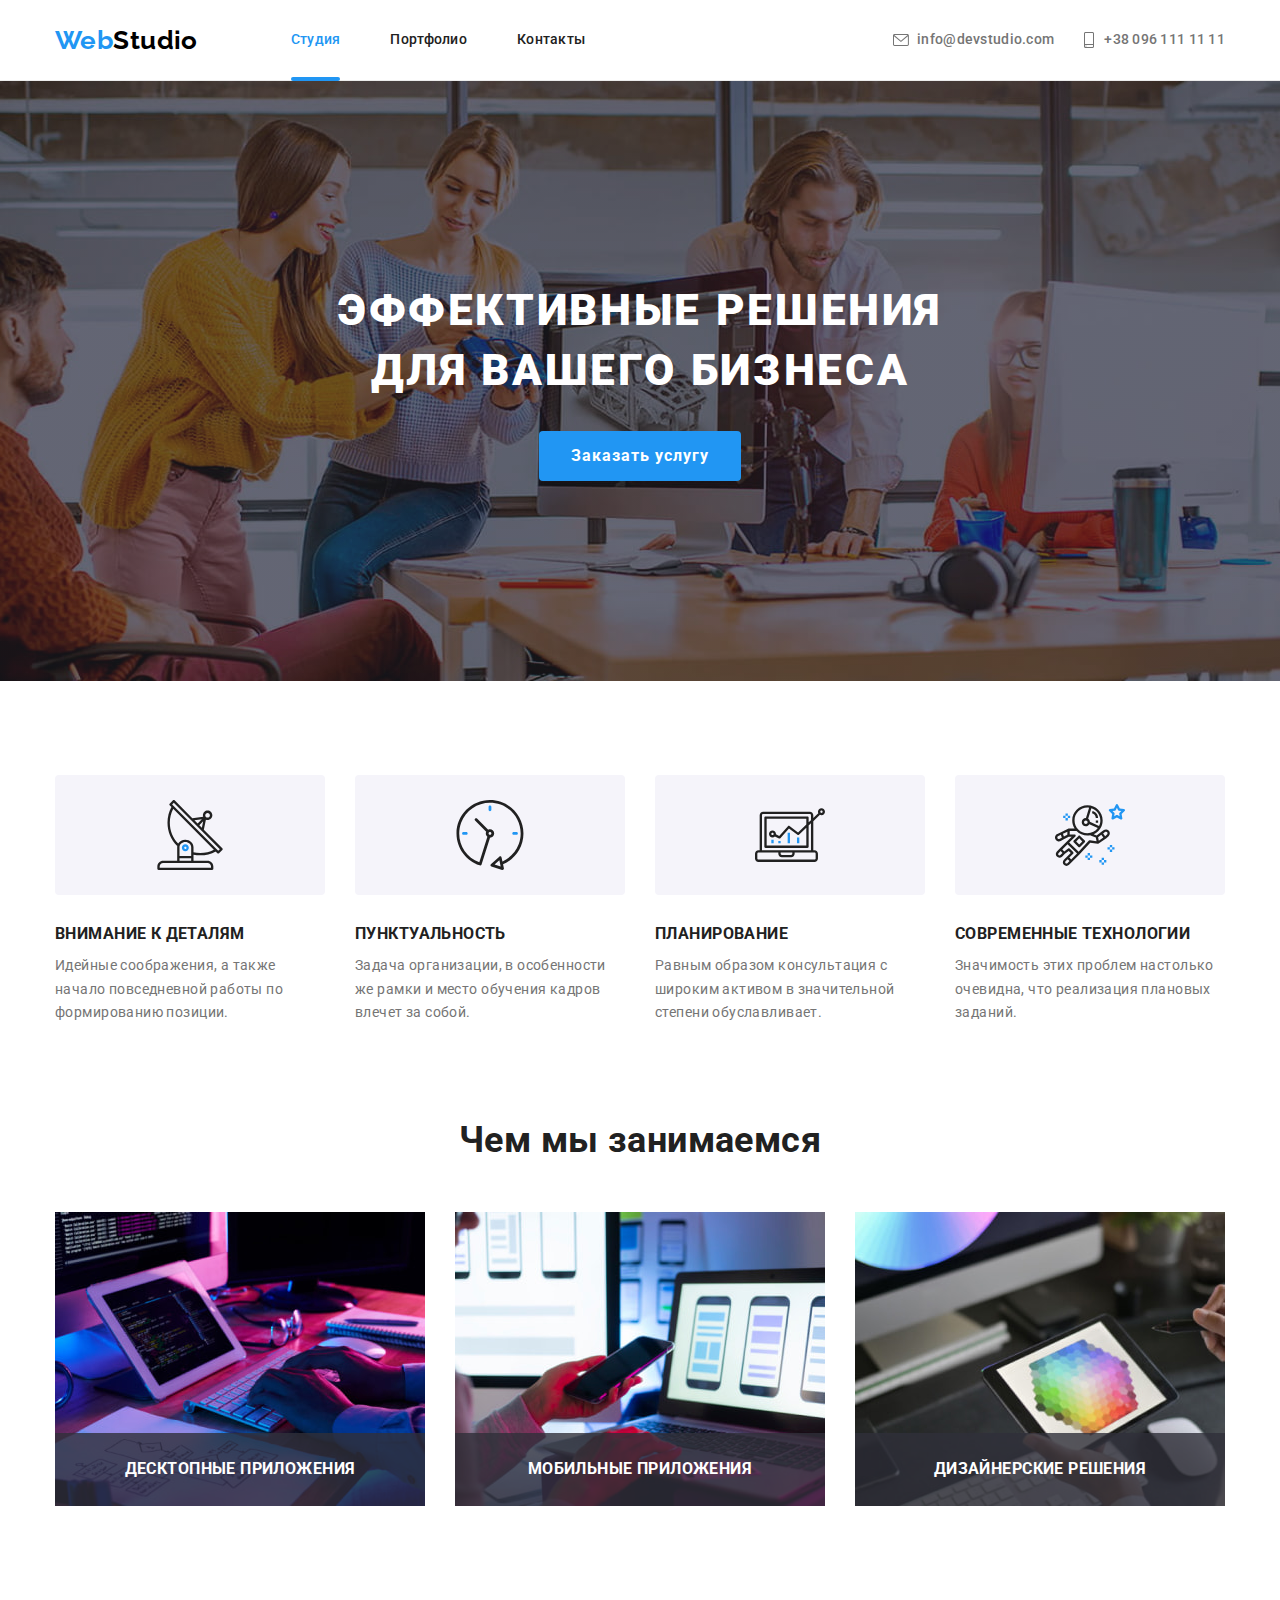
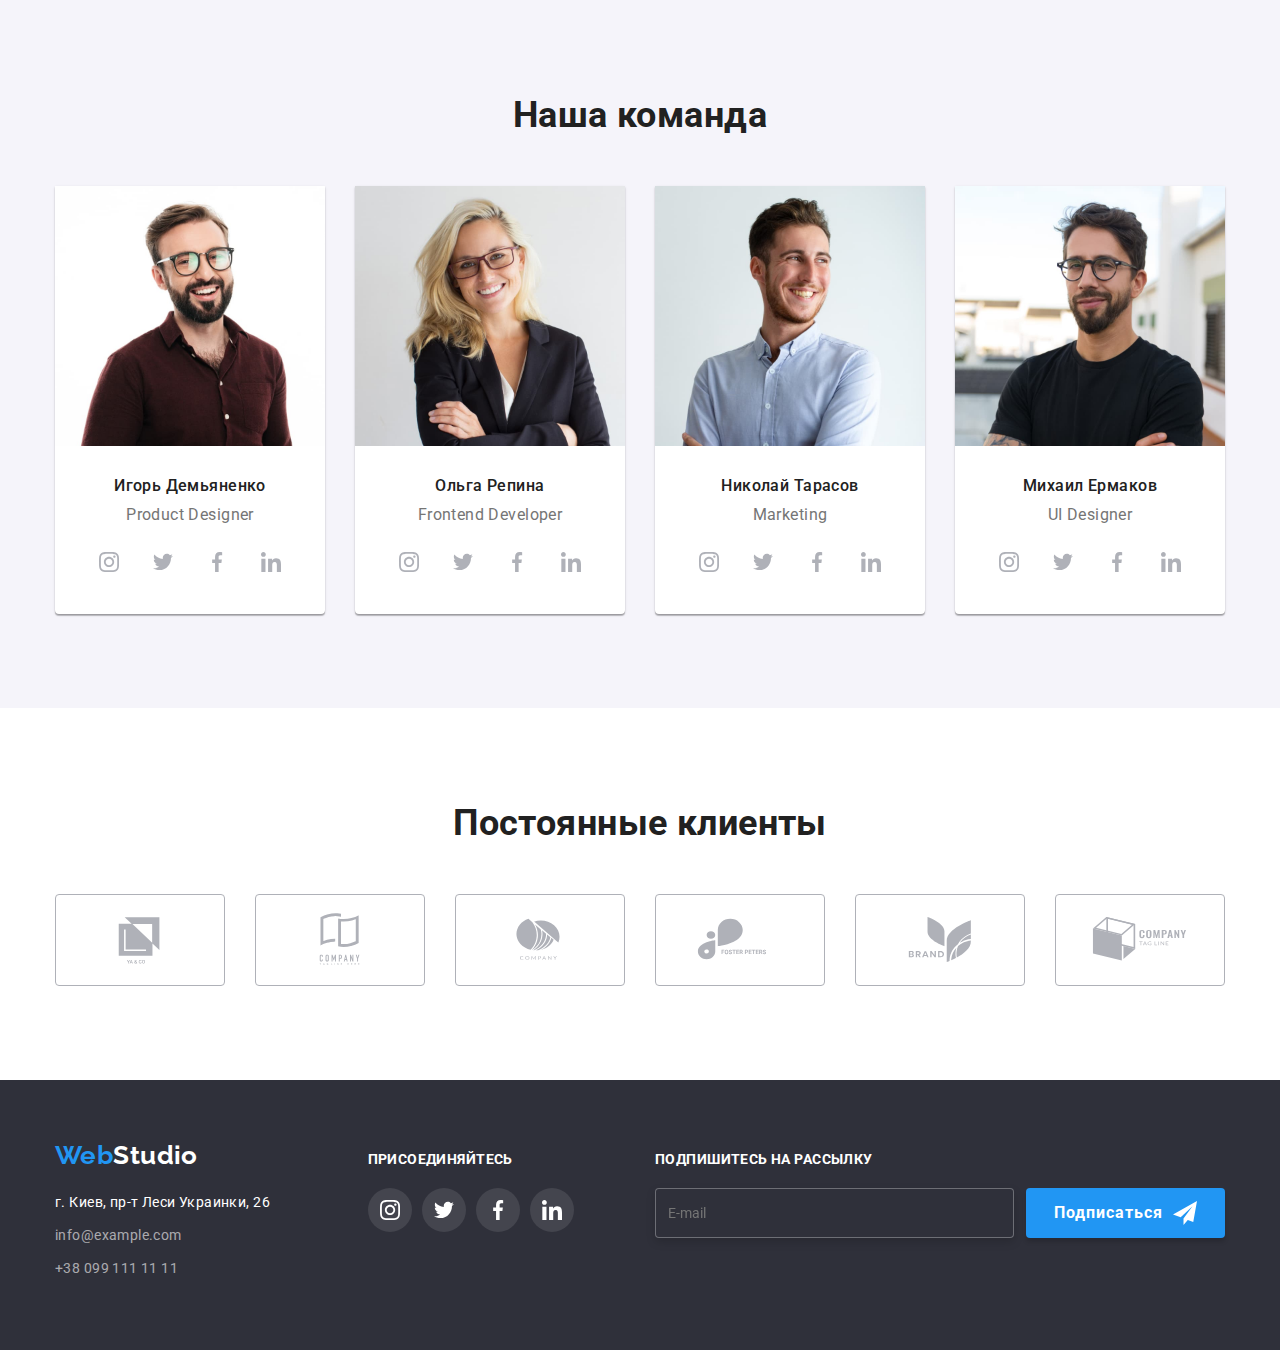
==== index.html @ 3c7349f3 "Add initial submit and page header preliminary adaptive version" ====
<!DOCTYPE html>
<html lang="ru">
  <head>
    <meta charset="UTF-8" />
    <meta http-equiv="X-UA-Compatible" content="IE=edge" />
    <meta name="viewport" content="width=device-width, initial-scale=1.0" />
    <title>Студия</title>
    <link rel="stylesheet" href="./css/main.min.css" />
  </head>
  <body>
    <!-- "Page header" -->
    <header class="header">
      <div class="container header__container">
        <!-- Our company Logo with url to main page -->
        <a class="logo" href="./index.html"
          ><span class="logo__accent">Web</span>Studio</a
        >
        <button
          class="menu-button"
          type="button"
          data-menu-button
          aria-expanded="false"
          aria-controls="menu-content"
        >
          <svg width="40" height="40" aria-label="Главное меню навигации">
            <use
              class="menu-button__icon-menu"
              href="./img/icons.svg#menu"
            ></use>
            <use
              class="menu-button__icon-cross"
              href="./img/icons.svg#cross"
            ></use>
          </svg>
        </button>

        <div class="header-wrapper" id="menu-content" data-menu>
          <!-- Main site navigation -->
          <nav class="main-nav">
            <ul class="site-nav">
              <li class="site-nav__item">
                <a
                  class="site-nav__link site-nav__link--current"
                  href="./index.html"
                  >Студия</a
                >
              </li>

              <li class="site-nav__item">
                <a class="site-nav__link" href="./portfolio.html">Портфолио</a>
              </li>

              <li class="site-nav__item">
                <a class="site-nav__link" href="">Контакты</a>
              </li>
            </ul>
          </nav>

          <!-- E-mail and phone No. contacts -->
          <div class="contacts">
            <a class="contacts__link-tel" href="tel:+380961111111">
              <svg class="contacts__icon-smartphone">
                <use href="./img/icons.svg#smartphone"></use>
              </svg>
              +38 096 111 11 11
            </a>
            <a class="contacts__link-email" href="mailto:info@devstudio.com">
              <svg class="contacts__icon-envelope">
                <use href="./img/icons.svg#envelope"></use>
              </svg>
              info@devstudio.com
            </a>
          </div>
          <ul class="social-menu">
            <li class="social-menu__item social-menu__link--border">
              <a
                class="social-menu__link"
                href="https://instagram.com"
                target="_blank"
                >Instagram</a
              >
            </li>
            <li class="social-menu__item social-menu__link--border">
              <a
                class="social-menu__link"
                href="https://twitter.com"
                target="_blank"
                >Twitter</a
              >
            </li>
            <li class="social-menu__item social-menu__link--border">
              <a
                class="social-menu__link"
                href="https://facebook.com"
                target="_blank"
                >Facebook</a
              >
            </li>
            <li class="social-menu__item">
              <a
                class="social-menu__link"
                href="https://linkedin.com"
                target="_blank"
                >LinkedIn</a
              >
            </li>
          </ul>
        </div>
      </div>
    </header>
    <main>
      <!-- Hero"section -->
      <section class="hero">
        <div class="container">
          <h1 class="hero-title">
            Эффективные решения <br />
            для вашего бизнеса
          </h1>
          <button class="hero-button" type="button" data-modal-open>
            Заказать услугу
          </button>
        </div>
      </section>
      <!-- Features section -->
      <section class="section">
        <div class="container">
          <h2 hidden>Особенности</h2>
          <ul class="features">
            <li class="features__item">
              <div class="features__icon-wrapper">
                <svg class="features__icon">
                  <use
                    href="./img/icons.svg#antenna"
                    width="70"
                    height="70"
                  ></use>
                </svg>
              </div>
              <h3 class="features__title">Внимание к деталям</h3>
              <p>
                Идейные соображения, а также начало повседневной работы по
                формированию позиции.
              </p>
            </li>
            <li class="features__item">
              <div class="features__icon-wrapper">
                <svg class="features__icon">
                  <use
                    href="./img/icons.svg#clock"
                    width="70"
                    height="70"
                  ></use>
                </svg>
              </div>
              <h3 class="features__title">Пунктуальность</h3>
              <p>
                Задача организации, в особенности же рамки и место обучения
                кадров влечет за собой.
              </p>
            </li>
            <li class="features__item">
              <div class="features__icon-wrapper">
                <svg class="features__icon">
                  <use
                    href="./img/icons.svg#diagram"
                    width="70"
                    height="70"
                  ></use>
                </svg>
              </div>
              <h3 class="features__title">Планирование</h3>
              <p>
                Равным образом консультация с широким активом в значительной
                степени обуславливает.
              </p>
            </li>
            <li class="features__item">
              <div class="features__icon-wrapper">
                <svg class="features__icon">
                  <use
                    href="./img/icons.svg#astronaut"
                    width="70"
                    height="70"
                  ></use>
                </svg>
              </div>
              <h3 class="features__title">Современные технологии</h3>
              <p>
                Значимость этих проблем настолько очевидна, что реализация
                плановых заданий.
              </p>
            </li>
          </ul>
        </div>
      </section>
      <!-- Our services section -->
      <section class="services-section section">
        <div class="container">
          <h2 class="secondary-titles">Чем мы занимаемся</h2>
          <ul class="services">
            <li class="services__item">
              <h3 class="services__title">Десктопные приложения</h3>
              <img
                src="./img/img1.jpg"
                alt="Разработчик пишущий код"
                width="370"
              />
            </li>
            <li class="services__item">
              <h3 class="services__title">Мобильные приложения</h3>
              <img
                src="./img/img2.jpg"
                alt="Дизайнер подбирающий раскладку для мобильного приложения"
                width="370"
              />
            </li>
            <li class="services__item">
              <h3 class="services__title">Дизайнерские решения</h3>
              <img
                src="./img/img3.jpg"
                alt="Дизайнер подбирает цвет на палетке"
                width="370"
              />
            </li>
          </ul>
        </div>
      </section>
      <!-- Our team section -->
      <section class="our-team__section section">
        <div class="container">
          <h2 class="our-team__title secondary-titles">Наша команда</h2>
          <ul class="our-team__list">
            <!-- Ihor Demyanenko CARD -->
            <li class="our-team__card">
              <img
                src="./img/team/ph1.jpg"
                alt="Портретное фото Игоря Демьяненко"
                width="270"
              />
              <h3 class="our-team__name">Игорь Демьяненко</h3>
              <p class="our-team__position" lang="en">Product Designer</p>
              <!-- SOCIAL CONTACT ICONS -->
              <ul class="social-contact">
                <li class="social-contact__item">
                  <a
                    class="social-contact__link link"
                    href="https://instagram.com"
                    target="_blank"
                  >
                    <svg class="social-contact__icon" width="20" height="20">
                      <use href="./img/icons.svg#instagram"></use>
                    </svg>
                  </a>
                </li>

                <li class="social-contact__item">
                  <a
                    class="social-contact__link link"
                    href="https://twitter.com"
                    target="_blank"
                  >
                    <svg class="social-contact__icon" width="20" height="20">
                      <use href="./img/icons.svg#twitter"></use>
                    </svg>
                  </a>
                </li>

                <li class="social-contact__item">
                  <a
                    class="social-contact__link link"
                    href="https://facebook.com"
                    target="_blank"
                  >
                    <svg class="social-contact__icon" width="20" height="20">
                      <use href="./img/icons.svg#facebook"></use>
                    </svg>
                  </a>
                </li>

                <li class="social-contact__item">
                  <a
                    class="social-contact__link link"
                    href="https://linkedin.com"
                    target="_blank"
                  >
                    <svg class="social-contact__icon" width="20" height="20">
                      <use href="./img/icons.svg#linkedin"></use>
                    </svg>
                  </a>
                </li>
              </ul>
            </li>
            <!-- Olga Repina CARD -->
            <li class="our-team__card">
              <img
                src="./img/team/ph2.jpg"
                alt="Портретное фото Ольги Репиной"
                width="270"
              />
              <h3 class="our-team__name">Ольга Репина</h3>
              <p class="our-team__position" lang="en">Frontend Developer</p>
              <!-- SOCIAL CONTACT ICONS -->
              <ul class="social-contact">
                <li class="social-contact__item">
                  <a
                    class="social-contact__link link"
                    href="https://instagram.com"
                    target="_blank"
                  >
                    <svg class="social-contact__icon" width="20" height="20">
                      <use href="./img/icons.svg#instagram"></use>
                    </svg>
                  </a>
                </li>

                <li class="social-contact__item">
                  <a
                    class="social-contact__link link"
                    href="https://twitter.com"
                    target="_blank"
                  >
                    <svg class="social-contact__icon" width="20" height="20">
                      <use href="./img/icons.svg#twitter"></use>
                    </svg>
                  </a>
                </li>

                <li class="social-contact__item">
                  <a
                    class="social-contact__link link"
                    href="https://facebook.com"
                    target="_blank"
                  >
                    <svg class="social-contact__icon" width="20" height="20">
                      <use href="./img/icons.svg#facebook"></use>
                    </svg>
                  </a>
                </li>

                <li class="social-contact__item">
                  <a
                    class="social-contact__link link"
                    href="https://linkedin.com"
                    target="_blank"
                  >
                    <svg class="social-contact__icon" width="20" height="20">
                      <use href="./img/icons.svg#linkedin"></use>
                    </svg>
                  </a>
                </li>
              </ul>
            </li>
            <!-- Nikolay Tarasov CARD -->
            <li class="our-team__card">
              <img
                src="./img/team/ph3.jpg"
                alt="Портретное фото Николая Тарасова"
                width="270"
              />
              <h3 class="our-team__name">Николай Тарасов</h3>
              <p class="our-team__position" lang="en">Marketing</p>
              <!-- SOCIAL CONTACT ICONS -->
              <ul class="social-contact">
                <li class="social-contact__item">
                  <a
                    class="social-contact__link link"
                    href="https://instagram.com"
                    target="_blank"
                  >
                    <svg class="social-contact__icon" width="20" height="20">
                      <use href="./img/icons.svg#instagram"></use>
                    </svg>
                  </a>
                </li>

                <li class="social-contact__item">
                  <a
                    class="social-contact__link link"
                    href="https://twitter.com"
                    target="_blank"
                  >
                    <svg class="social-contact__icon" width="20" height="20">
                      <use href="./img/icons.svg#twitter"></use>
                    </svg>
                  </a>
                </li>

                <li class="social-contact__item">
                  <a
                    class="social-contact__link link"
                    href="https://facebook.com"
                    target="_blank"
                  >
                    <svg class="social-contact__icon" width="20" height="20">
                      <use href="./img/icons.svg#facebook"></use>
                    </svg>
                  </a>
                </li>

                <li class="social-contact__item">
                  <a
                    class="social-contact__link link"
                    href="https://linkedin.com"
                    target="_blank"
                  >
                    <svg class="social-contact__icon" width="20" height="20">
                      <use href="./img/icons.svg#linkedin"></use>
                    </svg>
                  </a>
                </li>
              </ul>
            </li>
            <!-- Mihail Yermakov CARD -->
            <li class="our-team__card">
              <img
                src="./img/team/ph4.jpg"
                alt="Портретное фото Михаила Ермакова"
                width="270"
              />
              <h3 class="our-team__name">Михаил Ермаков</h3>
              <p class="our-team__position" lang="en">UI Designer</p>
              <!-- SOCIAL CONTACT ICONS -->
              <ul class="social-contact">
                <li class="social-contact__item">
                  <a
                    class="social-contact__link link"
                    href="https://instagram.com"
                    target="_blank"
                  >
                    <svg class="social-contact__icon" width="20" height="20">
                      <use href="./img/icons.svg#instagram"></use>
                    </svg>
                  </a>
                </li>

                <li class="social-contact__item">
                  <a
                    class="social-contact__link link"
                    href="https://twitter.com"
                    target="_blank"
                  >
                    <svg class="social-contact__icon" width="20" height="20">
                      <use href="./img/icons.svg#twitter"></use>
                    </svg>
                  </a>
                </li>

                <li class="social-contact__item">
                  <a
                    class="social-contact__link link"
                    href="https://facebook.com"
                    target="_blank"
                  >
                    <svg class="social-contact__icon" width="20" height="20">
                      <use href="./img/icons.svg#facebook"></use>
                    </svg>
                  </a>
                </li>

                <li class="social-contact__item">
                  <a
                    class="social-contact__link link"
                    href="https://linkedin.com"
                    target="_blank"
                  >
                    <svg class="social-contact__icon" width="20" height="20">
                      <use href="./img/icons.svg#linkedin"></use>
                    </svg>
                  </a>
                </li>
              </ul>
            </li>
          </ul>
        </div>
      </section>
      <!-- Our clients section -->
      <section class="section">
        <div class="container">
          <h2 class="secondary-titles">Постоянные клиенты</h2>
          <ul class="clients">
            <li class="clients__item">
              <a class="clients__link link" href="./">
                <svg class="clients__icon" width="106" height="60">
                  <use href="./img/icons.svg#co1"></use>
                </svg>
              </a>
            </li>

            <li class="clients__item">
              <a class="clients__link link" href="./">
                <svg class="clients__icon" width="106" height="60">
                  <use href="./img/icons.svg#co2"></use>
                </svg>
              </a>
            </li>

            <li class="clients__item">
              <a class="clients__link link" href="./">
                <svg class="clients__icon" width="106" height="60">
                  <use href="./img/icons.svg#co3"></use>
                </svg>
              </a>
            </li>

            <li class="clients__item">
              <a class="clients__link link" href="./">
                <svg class="clients__icon" width="106" height="60">
                  <use href="./img/icons.svg#co4"></use>
                </svg>
              </a>
            </li>

            <li class="clients__item">
              <a class="clients__link link" href="./">
                <svg class="clients__icon" width="106" height="60">
                  <use href="./img/icons.svg#co5"></use>
                </svg>
              </a>
            </li>

            <li class="clients__item">
              <a class="clients__link link" href="./">
                <svg class="clients__icon" width="106" height="60">
                  <use href="./img/icons.svg#co6"></use>
                </svg>
              </a>
            </li>
          </ul>
        </div>
      </section>
    </main>
    <!-- Подвал страницы -->
    <footer class="footer">
      <div class="container footer__container--flex">
        <!-- About us section -->
        <div class="about-us">
          <!-- Footer logo -->
          <a class="logo__footer logo" href="/"
            ><span class="logo__accent">Web</span>Studio</a
          >
          <!-- Our address and contacts-->
          <address class="address">
            <ul class="address__list">
              <li class="address__item">
                <a
                  class="address__location"
                  href="https://goo.gl/maps/nL9pkd665aWA4ZFbA"
                  target="_blank"
                  >г. Киев, пр-т Леси Украинки, 26</a
                >
              </li>
              <li>
                <a class="address__contacts link" href="mailto:info@example.com"
                  >info@example.com</a
                >
              </li>

              <li>
                <a class="address__contacts link" href="tel:+380991111111"
                  >+38 099 111 11 11</a
                >
              </li>
            </ul>
          </address>
        </div>
        <!-- Join us column -->
        <div class="join-us">
          <p class="footer-titles">Присоединяйтесь</p>
          <ul class="social-contacts">
            <li class="social-contacts__item">
              <a
                class="social-contacts__link link"
                href="https://instagram.com"
                target="_blank"
              >
                <svg class="social-contacts__icon" width="20" height="20">
                  <use href="./img/icons.svg#instagram"></use>
                </svg>
              </a>
            </li>

            <li class="social-contacts__item">
              <a
                class="social-contacts__link link"
                href="https://twitter.com"
                target="_blank"
              >
                <svg class="social-contacts__icon" width="20" height="20">
                  <use href="./img/icons.svg#twitter"></use>
                </svg>
              </a>
            </li>

            <li class="social-contacts__item">
              <a
                class="social-contacts__link link"
                href="https://facebook.com"
                target="_blank"
              >
                <svg class="social-contacts__icon" width="20" height="20">
                  <use href="./img/icons.svg#facebook"></use>
                </svg>
              </a>
            </li>

            <li class="social-contacts__item">
              <a
                class="social-contacts__link link"
                href="https://linkedin.com"
                target="_blank"
              >
                <svg class="social-contacts__icon" width="20" height="20">
                  <use href="./img/icons.svg#linkedin"></use>
                </svg>
              </a>
            </li>
          </ul>
        </div>
        <!-- Subscription column -->
        <div class="subscription">
          <p class="footer-titles">Подпишитесь на рассылку</p>
          <form class="subscription-form">
            <label class="subscription-form__label">
              <input
                class="subscription-form__input"
                type="email"
                name="subscription"
                placeholder="E-mail"
              />
            </label>
            <button class="subscription-button" type="submit">
              Подписаться
              <svg class="subscription-button__icon" width="24" height="24">
                <use href="./img/icons.svg#send"></use>
              </svg>
            </button>
          </form>
        </div>
      </div>
    </footer>
    <!-- Modal window -->
    <div class="backdrop backdrop--is-hidden" data-modal>
      <div class="modal">
        <button class="close-button" type="button" data-modal-close>
          <svg class="close-button__icon">
            <use href="./img/icons.svg#close"></use>
          </svg>
        </button>
        <h2 class="modal__title">Оставьте свои данные, мы вам перезвоним</h2>

        <!-- Modal form fields -->
        <form>
          <div class="form-field">
            <label class="form-field__label" for="name">Имя</label>
            <div class="form-field__input-area">
              <svg class="form-field__icon">
                <use href="./img/icons.svg#mw-person"></use>
              </svg>
              <input
                class="form-field__input"
                type="text"
                name="name"
                id="name"
              />
            </div>
          </div>

          <div class="form-field">
            <label class="form-field__label" for="tel">Телефон</label>
            <div class="form-field__input-area">
              <svg class="form-field__icon">
                <use href="./img/icons.svg#mw-phone"></use>
              </svg>
              <input class="form-field__input" type="tel" name="tel" id="tel" />
            </div>
          </div>

          <div class="form-field">
            <label class="form-field__label" for="email">Почта</label>
            <div class="form-field__input-area">
              <svg class="form-field__icon">
                <use href="./img/icons.svg#mw-email"></use>
              </svg>
              <input
                class="form-field__input"
                type="email"
                name="email"
                id="email"
              />
            </div>
          </div>
          <!-- Comment field -->
          <div class="form-field">
            <label class="form-field__label" for="comment">Комментарий</label>
            <textarea
              class="form-field__comment-input"
              name="comment"
              id="comment"
              cols="1"
              rows="6"
              placeholder="Введите текст"
            ></textarea>
          </div>
          <!-- Agreement field -->
          <div class="agreement-field">
            <label class="agreement-field__label">
              <input
                class="agreement-field__input"
                type="checkbox"
                name="agreement"
              />
              <svg class="agreement-field__icon">
                <use href="./img/icons.svg#tick"></use>
              </svg>
              Соглашаюсь с рассылкой и принимаю
            </label>
            <a class="agreement-field__link" href="./">Условия договора</a>
          </div>
          <div class="modal-submit">
            <button class="modal-submit__button" type="submit">
              Отправить
            </button>
          </div>
        </form>
      </div>
    </div>
    <script src="./js/menu.js"></script>
    <script src="./js/modal.js"></script>
  </body>
</html>
---- css/main.min.css ----
@import"https://fonts.googleapis.com/css2?family=Raleway:wght@700&family=Roboto:wght@400;500;700;900&display=swap";/*! modern-normalize v1.0.0 | MIT License | https://github.com/sindresorhus/modern-normalize */*,*::before,*::after{-webkit-box-sizing:border-box;box-sizing:border-box}:root{-moz-tab-size:4;-o-tab-size:4;tab-size:4}html{line-height:1.15;-webkit-text-size-adjust:100%}body{margin:0}body{font-family:system-ui,-apple-system,"Segoe UI",Roboto,Helvetica,Arial,sans-serif,"Apple Color Emoji","Segoe UI Emoji"}hr{height:0;color:inherit}abbr[title]{-webkit-text-decoration:underline dotted;text-decoration:underline dotted}b,strong{font-weight:bolder}code,kbd,samp,pre{font-family:ui-monospace,SFMono-Regular,Consolas,"Liberation Mono",Menlo,monospace;font-size:1em}small{font-size:80%}sub,sup{font-size:75%;line-height:0;position:relative;vertical-align:baseline}sub{bottom:-0.25em}sup{top:-0.5em}table{text-indent:0;border-color:inherit}button,input,optgroup,select,textarea{font-family:inherit;font-size:100%;line-height:1.15;margin:0}button,select{text-transform:none}button,[type=button],[type=reset],[type=submit]{-webkit-appearance:button}::-moz-focus-inner{border-style:none;padding:0}:-moz-focusring{outline:1px dotted ButtonText}:-moz-ui-invalid{box-shadow:none}legend{padding:0}progress{vertical-align:baseline}::-webkit-inner-spin-button,::-webkit-outer-spin-button{height:auto}[type=search]{-webkit-appearance:textfield;outline-offset:-2px}::-webkit-search-decoration{-webkit-appearance:none}::-webkit-file-upload-button{-webkit-appearance:button;font:inherit}summary{display:list-item}* h1,h2,h3,h4,h5,h6,p,ul{margin:0;padding:0}img{display:block;max-width:100%;height:auto}body{background-color:#fff;color:#757575;font-family:Roboto,sans-serif;font-size:14px;line-height:1.71;letter-spacing:.03em}body.modal-open{overflow:hidden}.example,.filter,.social-contacts,.clients,.social-contact,.our-team__list,.services,.features,.social-menu,.site-nav{list-style:none}.section{padding-top:94px;padding-bottom:94px}.container{margin-left:auto;margin-right:auto;padding-left:15px;padding-right:15px}@media screen and (min-width: 480px){.container{width:480px}}@media screen and (min-width: 768px){.container{width:768px}}@media screen and (min-width: 1200px){.container{width:1200px}}.header{position:relative;border-bottom:1px solid #ececec}.header__container{display:-webkit-box;display:-ms-flexbox;display:flex;-webkit-box-align:center;-ms-flex-align:center;align-items:center}@media screen and (min-width: 768px){.header__container{-webkit-box-pack:justify;-ms-flex-pack:justify;justify-content:space-between}}@media screen and (min-width: 1200px){.header__container{-webkit-box-pack:start;-ms-flex-pack:start;justify-content:flex-start}}.logo{color:#000;font-family:Raleway,sans-serif;font-weight:700;font-size:24px;line-height:1.17;text-decoration:none}.logo__accent{color:#2196f3}@media screen and (min-width: 1200px){.logo{margin-right:93px;font-size:26px;line-height:1.19}}.menu-button{display:-webkit-inline-box;display:-ms-inline-flexbox;display:inline-flex;margin-left:auto;padding:0;border:none;background-color:transparent;padding-top:10px;padding-bottom:10px;z-index:3}.menu-button .menu-button__icon-cross{display:none}.menu-button.is-open .menu-button__icon-cross{display:block}.menu-button.is-open .menu-button__icon-menu{display:none}@media screen and (min-width: 768px){.menu-button{display:none}}@media screen and (max-width: 767px){.header-wrapper{display:none;position:absolute;top:0;left:0;width:100%;height:796px;padding:48px 40px;background-color:#fff;overflow-y:scroll;z-index:2}.header-wrapper.is-open{display:block}}@media screen and (min-width: 768px){.header-wrapper{display:-webkit-box;display:-ms-flexbox;display:flex;-webkit-box-align:center;-ms-flex-align:center;align-items:center}}@media screen and (min-width: 1200px){.header-wrapper{display:contents}}@media screen and (max-width: 767px){.main-nav{margin-bottom:302px}}@media screen and (min-width: 768px){.main-nav{margin-right:84px}}@media screen and (min-width: 768px){.site-nav{display:-webkit-box;display:-ms-flexbox;display:flex}}@media screen and (max-width: 767px){.site-nav__item:not(:last-child){margin-bottom:32px}}@media screen and (min-width: 768px){.site-nav__item:not(:first-child){margin-left:50px}}.site-nav__link{position:relative;color:#212121;font-weight:500;font-size:40px;line-height:1.18;letter-spacing:.02em;text-decoration:none;-webkit-transition:color 250ms cubic-bezier(0.4, 0, 0.2, 1);transition:color 250ms cubic-bezier(0.4, 0, 0.2, 1)}.site-nav__link:hover,.site-nav__link:focus{color:#2196f3}.site-nav__link--current{color:#2196f3}@media screen and (min-width: 768px){.site-nav__link{display:block;padding-top:32px;padding-bottom:32px;font-size:14px;line-height:1.14}.site-nav__link--current::after{content:"";position:absolute;bottom:0;left:0;-webkit-transform:translateY(1px);transform:translateY(1px);width:100%;height:4px;border-radius:2px;background-color:#2196f3}}.contacts{display:-webkit-box;display:-ms-flexbox;display:flex;-webkit-box-orient:vertical;-webkit-box-direction:normal;-ms-flex-direction:column;flex-direction:column;-webkit-box-align:start;-ms-flex-align:start;align-items:flex-start}@media screen and (min-width: 768px){.contacts{-webkit-box-orient:vertical;-webkit-box-direction:reverse;-ms-flex-direction:column-reverse;flex-direction:column-reverse;margin-left:auto}}@media screen and (min-width: 1200px){.contacts{-webkit-box-orient:horizontal;-webkit-box-direction:reverse;-ms-flex-direction:row-reverse;flex-direction:row-reverse;-webkit-box-align:center;-ms-flex-align:center;align-items:center}}.contacts__link-tel{display:inline-block;margin-bottom:32px;font-weight:500;font-size:34px;line-height:1.18;letter-spacing:.02em;color:#2196f3;text-decoration:none}@media screen and (min-width: 768px){.contacts__link-tel{margin-bottom:0;font-size:12px;line-height:1.17;color:#757575;-webkit-transition:color 250ms cubic-bezier(0.4, 0, 0.2, 1);transition:color 250ms cubic-bezier(0.4, 0, 0.2, 1)}.contacts__link-tel:hover,.contacts__link-tel:focus{color:#2196f3}}@media screen and (min-width: 1200px){.contacts__link-tel{display:-webkit-box;display:-ms-flexbox;display:flex;margin-left:30px;font-size:14px;line-height:1.14}}.contacts__link-email{display:-webkit-box;display:-ms-flexbox;display:flex;-webkit-box-align:center;-ms-flex-align:center;align-items:center;margin-bottom:64px;font-weight:500;font-size:24px;line-height:28px;letter-spacing:.02em;color:#757575;text-decoration:none}@media screen and (min-width: 768px){.contacts__link-email{margin-bottom:10px;font-size:12px;line-height:1.17;-webkit-transition:color 250ms cubic-bezier(0.4, 0, 0.2, 1);transition:color 250ms cubic-bezier(0.4, 0, 0.2, 1)}.contacts__link-email:hover,.contacts__link-email:focus{color:#2196f3}}@media screen and (min-width: 1200px){.contacts__link-email{margin-bottom:0;font-size:14px;line-height:1.14}}.contacts__icon-envelope{height:12px;width:16px;margin-right:8px;fill:currentColor}@media screen and (max-width: 767px){.contacts__icon-envelope{display:none}}.contacts__icon-smartphone{height:16px;width:10px;margin-right:8px;fill:currentColor}@media screen and (max-width: 767px){.contacts__icon-smartphone{display:none}}@media screen and (min-width: 1200px){.contacts__icon-smartphone{margin-right:10px}}.social-menu{display:-webkit-box;display:-ms-flexbox;display:flex;margin-top:auto}@media screen and (min-width: 768px){.social-menu{display:none}}.social-menu__link{font-weight:500;font-size:18px;line-height:1.22;letter-spacing:.02em;text-decoration:none;color:#2196f3}.social-menu__link--border::after{content:"";margin-left:10px;margin-right:10px;border-left:1px solid rgba(33,33,33,.2);border-right:1px solid rgba(33,33,33,.2)}.hero{background-color:#2f303a;text-align:center;padding-top:200px;padding-bottom:200px;margin-left:auto;margin-right:auto;background-repeat:no-repeat;background-position:center;max-width:1600px;height:600px;background-image:-webkit-gradient(linear, left top, right top, from(rgba(47, 48, 58, 0.4)), to(rgba(47, 48, 58, 0.4))),url(../img/hero.jpg);background-image:linear-gradient(to right, rgba(47, 48, 58, 0.4), rgba(47, 48, 58, 0.4)),url(../img/hero.jpg)}.hero-title{color:#fff;font-weight:900;font-size:44px;line-height:1.36;letter-spacing:.06em;text-transform:uppercase}.hero-button{margin-top:30px;padding:10px 32px;border-radius:4px;border-style:hidden;font-family:Roboto,sans-serif;background-color:#2196f3;color:#fff;font-weight:700;font-size:16px;line-height:1.87;letter-spacing:.06em;-webkit-transition:color 250ms cubic-bezier(0.4, 0, 0.2, 1);transition:color 250ms cubic-bezier(0.4, 0, 0.2, 1)}.hero-button:hover,.hero-button:focus{color:#000;cursor:pointer}.features{display:-webkit-box;display:-ms-flexbox;display:flex;-ms-flex-wrap:wrap;flex-wrap:wrap;margin-right:-30px}.features__item{margin-right:30px;-ms-flex-preferred-size:calc((100% - 120px) / 4);flex-basis:calc((100% - 120px) / 4)}.features__icon-wrapper{display:-webkit-box;display:-ms-flexbox;display:flex;-webkit-box-pack:center;-ms-flex-pack:center;justify-content:center;-webkit-box-align:center;-ms-flex-align:center;align-items:center;margin-bottom:30px;width:100%;height:120px;background-color:#f5f4fa;border-radius:4px}.features__icon{width:70px;height:70px}.features__title{margin-bottom:10px;color:#212121;font-weight:700;line-height:1.14;text-transform:uppercase}.services-section{padding-top:0}.secondary-titles{margin-bottom:50px;color:#212121;font-weight:700;font-size:36px;line-height:1.17;text-align:center}.services{display:-webkit-box;display:-ms-flexbox;display:flex;-ms-flex-wrap:wrap;flex-wrap:wrap;margin-left:-30px}.services__item{position:relative;margin-left:30px;-ms-flex-preferred-size:calc((100% - 90px) / 3);flex-basis:calc((100% - 90px) / 3)}.services__title{position:absolute;bottom:0;left:0;padding:27px 0;width:100%;background:rgba(47,48,58,.8);font-weight:700;line-height:1.14;text-align:center;text-transform:uppercase;color:#fff}.our-team__section{background-color:#f5f4fa}.our-team__title{margin-bottom:50px}.our-team__list{display:-webkit-box;display:-ms-flexbox;display:flex;-ms-flex-wrap:wrap;flex-wrap:wrap;margin-left:-30px;text-align:center}.our-team__card{padding-bottom:30px;margin-left:30px;-ms-flex-preferred-size:calc((100% - 120px) / 4);flex-basis:calc((100% - 120px) / 4);border-radius:4px;background-color:#fff;-webkit-box-shadow:0px 1px 3px rgba(0,0,0,.12),0px 1px 1px rgba(0,0,0,.14),0px 2px 1px rgba(0,0,0,.2);box-shadow:0px 1px 3px rgba(0,0,0,.12),0px 1px 1px rgba(0,0,0,.14),0px 2px 1px rgba(0,0,0,.2);border-radius:0px 0px 4px 4px}.our-team__name{margin-top:30px;margin-bottom:10px;color:#212121;font-weight:500;font-size:16px;line-height:1.19}.our-team__position{margin-bottom:16px;font-size:16px;line-height:1.19}.social-contact{display:-webkit-inline-box;display:-ms-inline-flexbox;display:inline-flex}.social-contact__item:not(:last-child){margin-right:10px}.social-contact__link{display:-webkit-box;display:-ms-flexbox;display:flex;-webkit-box-pack:center;-ms-flex-pack:center;justify-content:center;-webkit-box-align:center;-ms-flex-align:center;align-items:center;fill:#afb1b8;height:44px;width:44px;border-radius:50%;border:hidden;-webkit-transition:background-color 250ms cubic-bezier(0.4, 0, 0.2, 1),fill 250ms cubic-bezier(0.4, 0, 0.2, 1);transition:background-color 250ms cubic-bezier(0.4, 0, 0.2, 1),fill 250ms cubic-bezier(0.4, 0, 0.2, 1)}.social-contact__link:hover,.social-contact__link:focus{background-color:#2196f3;fill:#fff}.clients{display:-webkit-box;display:-ms-flexbox;display:flex;-ms-flex-wrap:wrap;flex-wrap:wrap;margin-left:-30px}.clients__item{margin-left:30px;-ms-flex-preferred-size:calc((100% - 180px) / 6);flex-basis:calc((100% - 180px) / 6)}.clients__link{display:-webkit-box;display:-ms-flexbox;display:flex;-webkit-box-pack:center;-ms-flex-pack:center;justify-content:center;-webkit-box-align:center;-ms-flex-align:center;align-items:center;height:92px;fill:#afb1b8;border:1px solid #afb1b8;border-radius:4px;-webkit-transition:border-color 250ms cubic-bezier(0.4, 0, 0.2, 1),fill 250ms cubic-bezier(0.4, 0, 0.2, 1);transition:border-color 250ms cubic-bezier(0.4, 0, 0.2, 1),fill 250ms cubic-bezier(0.4, 0, 0.2, 1)}.clients__link:hover,.clients__link:focus{border-color:#2196f3;fill:#2196f3}.footer{background-color:#2f303a}.footer__container--flex{display:-webkit-box;display:-ms-flexbox;display:flex;-webkit-box-pack:justify;-ms-flex-pack:justify;justify-content:space-between;-webkit-box-align:baseline;-ms-flex-align:baseline;align-items:baseline;padding-top:60px;padding-bottom:60px}.about-us{width:231px}.logo__footer{display:block;margin-bottom:20px;color:#fff}.address__list{list-style:none;font-style:normal}.address__location{display:inline-block;margin-bottom:9px;color:#fff;text-decoration:none;-webkit-transition:color 250ms cubic-bezier(0.4, 0, 0.2, 1);transition:color 250ms cubic-bezier(0.4, 0, 0.2, 1)}.address__location:hover,.address__location:focus{color:#2196f3}.address__contacts{display:block;margin-bottom:9px;color:rgba(255,255,255,.6);text-decoration:none;-webkit-transition:color 250ms cubic-bezier(0.4, 0, 0.2, 1);transition:color 250ms cubic-bezier(0.4, 0, 0.2, 1)}.address__contacts:hover,.address__contacts:focus{color:#2196f3}.join-us{width:206px}.footer-titles{margin-bottom:20px;font-weight:700;line-height:1.14;text-transform:uppercase;color:#fff}.social-contacts{display:-webkit-inline-box;display:-ms-inline-flexbox;display:inline-flex}.social-contacts__item:not(:last-child){margin-right:10px}.social-contacts__link{display:-webkit-box;display:-ms-flexbox;display:flex;-webkit-box-pack:center;-ms-flex-pack:center;justify-content:center;-webkit-box-align:center;-ms-flex-align:center;align-items:center;fill:#fff;background-color:rgba(255,255,255,.1);width:44px;height:44px;border-radius:50%;border:hidden;-webkit-transition:background-color 250ms cubic-bezier(0.4, 0, 0.2, 1);transition:background-color 250ms cubic-bezier(0.4, 0, 0.2, 1)}.social-contacts__link:hover,.social-contacts__link:focus{background-color:#2196f3}.subscription{width:570px}.subscription-form{display:-webkit-box;display:-ms-flexbox;display:flex}.subscription-form__label{-webkit-box-flex:1;-ms-flex-positive:1;flex-grow:1;margin-right:12px}.subscription-form__input{padding-left:12px;background-color:#2f303a;border:1px solid rgba(255,255,255,.3);-webkit-filter:drop-shadow(0px 4px 4px rgba(0, 0, 0, 0.15));filter:drop-shadow(0px 4px 4px rgba(0, 0, 0, 0.15));border-radius:4px;height:50px;width:100%;color:#fff;-webkit-transition:border 250ms cubic-bezier(0.4, 0, 0.2, 1);transition:border 250ms cubic-bezier(0.4, 0, 0.2, 1)}.subscription-form__input:focus-within,.subscription-form__input:hover{border:1px solid #2196f3;outline:none}.subscription-button{background-color:#2196f3;padding:10px 28px;-webkit-box-shadow:0px 4px 4px rgba(0,0,0,.15);box-shadow:0px 4px 4px rgba(0,0,0,.15);border-radius:4px;border:none;font-weight:700;font-size:16px;line-height:1.87;display:-webkit-box;display:-ms-flexbox;display:flex;-webkit-box-align:center;-ms-flex-align:center;align-items:center;text-align:center;letter-spacing:.06em;color:#fff;cursor:pointer}.subscription-button__icon{margin-left:10px}.backdrop.backdrop--is-hidden{visibility:hidden;opacity:0;pointer-events:none}.backdrop{position:fixed;top:0;left:0;width:100%;height:100%;background-color:rgba(0,0,0,.2);-webkit-transition:opacity 250ms linear;transition:opacity 250ms linear}.modal{position:absolute;top:50%;left:50%;-webkit-transform:translate(-50%, -50%) scale(1);transform:translate(-50%, -50%) scale(1);-webkit-transition:-webkit-transform 250ms linear;transition:-webkit-transform 250ms linear;transition:transform 250ms linear;transition:transform 250ms linear, -webkit-transform 250ms linear;max-width:528px;max-height:581px;background-color:#fff;padding:40px}.backdrop--is-hidden .modal{-webkit-transform:translate(-50%, -50%) scale(0.4);transform:translate(-50%, -50%) scale(0.4)}.close-button{position:absolute;right:8px;top:8px;padding:0;-webkit-box-sizing:border-box;box-sizing:border-box;width:30px;height:30px;border:1px solid rgba(0,0,0,.1);border-radius:50%;background-color:#fff;cursor:pointer}.close-button__icon{display:-webkit-inline-box;display:-ms-inline-flexbox;display:inline-flex;position:relative;top:2px;width:18px;height:18px}.close-button:focus .close-button__icon,.close-button:hover .close-button__icon{fill:#2196f3;-webkit-transition:fill 250ms cubic-bezier(0.4, 0, 0.2, 1);transition:fill 250ms cubic-bezier(0.4, 0, 0.2, 1)}.modal__title{margin-bottom:12px;color:#212121;font-weight:700;font-size:20px;line-height:1.15;text-align:center}.form-field{margin-bottom:10px}.form-field__label{display:block;margin-bottom:4px;font-size:12px;line-height:1.17;letter-spacing:.01em}.form-field__input-area{position:relative}.form-field__icon{position:absolute;width:18px;height:18px;top:50%;left:12px;pointer-events:none;-webkit-transform:translateY(-50%);transform:translateY(-50%);fill:#212121;-webkit-transition:fill 250ms cubic-bezier(0.4, 0, 0.2, 1);transition:fill 250ms cubic-bezier(0.4, 0, 0.2, 1)}.form-field__input-area:focus-within .form-field__icon,.form-field__input-area:hover .form-field__icon{fill:#2196f3}.form-field__input{width:100%;height:40px;padding-left:42px;border:1px solid rgba(33,33,33,.2);-webkit-box-sizing:border-box;box-sizing:border-box;border-radius:4px;-webkit-transition:border 250ms cubic-bezier(0.4, 0, 0.2, 1);transition:border 250ms cubic-bezier(0.4, 0, 0.2, 1)}.form-field__input:focus-within,.form-field__input:hover{border:1px solid #2196f3;outline:none}.form-field__comment-input{-webkit-box-sizing:border-box;box-sizing:border-box;padding:12px 16px;width:100%;resize:none;border:1px solid rgba(33,33,33,.2);border-radius:4px;-webkit-transition:border 250ms cubic-bezier(0.4, 0, 0.2, 1);transition:border 250ms cubic-bezier(0.4, 0, 0.2, 1)}.form-field__comment-input:focus-within,.form-field__comment-input:hover{border:1px solid #2196f3;outline:none}.agreement-field{position:relative;margin-bottom:30px;padding-left:42px}.agreement-field__label{position:relative}.agreement-field__input{position:absolute;overflow:hidden;clip:rect(0 0 0 0);width:16px;height:15px}.agreement-field__icon{-webkit-box-sizing:border-box;box-sizing:border-box;position:absolute;top:0;left:-25px;fill:#fff;stroke:#fff;width:16px;height:15px;border:2px solid #212121;border-radius:4px;-webkit-transition:border-color 250ms cubic-bezier(0.4, 0, 0.2, 1),background-color 250ms cubic-bezier(0.4, 0, 0.2, 1);transition:border-color 250ms cubic-bezier(0.4, 0, 0.2, 1),background-color 250ms cubic-bezier(0.4, 0, 0.2, 1)}.agreement-field__input:checked+.agreement-field__icon{border-color:#2196f3;background-color:#2196f3}.agreement-field__link{color:#2196f3}.modal-submit{display:-webkit-box;display:-ms-flexbox;display:flex;-webkit-box-pack:center;-ms-flex-pack:center;justify-content:center}.modal-submit__button{display:-webkit-box;display:-ms-flexbox;display:flex;-webkit-box-align:center;-ms-flex-align:center;align-items:center;text-align:center;padding:10px 55px;font-weight:bold;font-size:16px;line-height:1.87;color:#fff;background-color:#2196f3;letter-spacing:.06em;-webkit-box-shadow:0px 4px 4px rgba(0,0,0,.15);box-shadow:0px 4px 4px rgba(0,0,0,.15);border-radius:4px;border:hidden;cursor:pointer}.filter{display:-webkit-box;display:-ms-flexbox;display:flex;-webkit-box-pack:center;-ms-flex-pack:center;justify-content:center;margin-bottom:50px}.filter__item:not(:last-child){margin-right:8px}.filter__button{padding:6px 22px;font-family:Roboto,sans-serif;color:#212121;background-color:#f5f4fa;font-weight:500;font-size:16px;line-height:1.62;letter-spacing:.03em;text-align:center;cursor:pointer;border-radius:4px;border-style:hidden;-webkit-transition:color 250ms cubic-bezier(0.4, 0, 0.2, 1),background-color 250ms cubic-bezier(0.4, 0, 0.2, 1),-webkit-box-shadow 250ms cubic-bezier(0.4, 0, 0.2, 1);transition:color 250ms cubic-bezier(0.4, 0, 0.2, 1),background-color 250ms cubic-bezier(0.4, 0, 0.2, 1),-webkit-box-shadow 250ms cubic-bezier(0.4, 0, 0.2, 1);transition:color 250ms cubic-bezier(0.4, 0, 0.2, 1),background-color 250ms cubic-bezier(0.4, 0, 0.2, 1),box-shadow 250ms cubic-bezier(0.4, 0, 0.2, 1);transition:color 250ms cubic-bezier(0.4, 0, 0.2, 1),background-color 250ms cubic-bezier(0.4, 0, 0.2, 1),box-shadow 250ms cubic-bezier(0.4, 0, 0.2, 1),-webkit-box-shadow 250ms cubic-bezier(0.4, 0, 0.2, 1)}.filter__button:hover,.filter__button:focus{color:#fff;background-color:#2196f3;-webkit-box-shadow:0px 3px 1px rgba(0,0,0,.1),0px 1px 2px rgba(0,0,0,.08),0px 2px 2px rgba(0,0,0,.12);box-shadow:0px 3px 1px rgba(0,0,0,.1),0px 1px 2px rgba(0,0,0,.08),0px 2px 2px rgba(0,0,0,.12)}.example{display:-webkit-box;display:-ms-flexbox;display:flex;-ms-flex-wrap:wrap;flex-wrap:wrap;margin-top:-30px;margin-left:-30px}.example__card{-ms-flex-preferred-size:calc((100% - 90px) / 3);flex-basis:calc((100% - 90px) / 3);margin-top:30px;margin-left:30px;-webkit-transition:-webkit-box-shadow 250ms cubic-bezier(0.4, 0, 0.2, 1);transition:-webkit-box-shadow 250ms cubic-bezier(0.4, 0, 0.2, 1);transition:box-shadow 250ms cubic-bezier(0.4, 0, 0.2, 1);transition:box-shadow 250ms cubic-bezier(0.4, 0, 0.2, 1), -webkit-box-shadow 250ms cubic-bezier(0.4, 0, 0.2, 1)}.example__card:hover,.example__card:focus{-webkit-box-shadow:0px 1px 1px rgba(0,0,0,.12),0px 4px 4px rgba(0,0,0,.06),1px 4px 6px rgba(0,0,0,.16);box-shadow:0px 1px 1px rgba(0,0,0,.12),0px 4px 4px rgba(0,0,0,.06),1px 4px 6px rgba(0,0,0,.16)}.example__link{text-decoration:none}.example__content{position:relative;bottom:0;left:0;overflow:hidden;opacity:1}.example__text{position:absolute;-webkit-transform:translateY(100%);transform:translateY(100%);-webkit-transition:-webkit-transform 250ms cubic-bezier(0.4, 0, 0.2, 1);transition:-webkit-transform 250ms cubic-bezier(0.4, 0, 0.2, 1);transition:transform 250ms cubic-bezier(0.4, 0, 0.2, 1);transition:transform 250ms cubic-bezier(0.4, 0, 0.2, 1), -webkit-transform 250ms cubic-bezier(0.4, 0, 0.2, 1);width:100%;height:100%;padding:63px 24px;background-color:rgba(33,150,243,.9);font-size:18px;line-height:1.56;color:#fff}.example__card:hover .example__text,.example__card:focus-within .example__text{-webkit-transform:translateY(0);transform:translateY(0)}.example__description{padding:20px 24px;border-right:1px solid #eee;border-left:1px solid #eee;border-bottom:1px solid #eee}.example__name{color:#212121;font-weight:700;font-size:18px;line-height:2;letter-spacing:.06em}.example__type{font-size:16px;line-height:1.87;color:#757575}/*# sourceMappingURL=main.min.css.map */
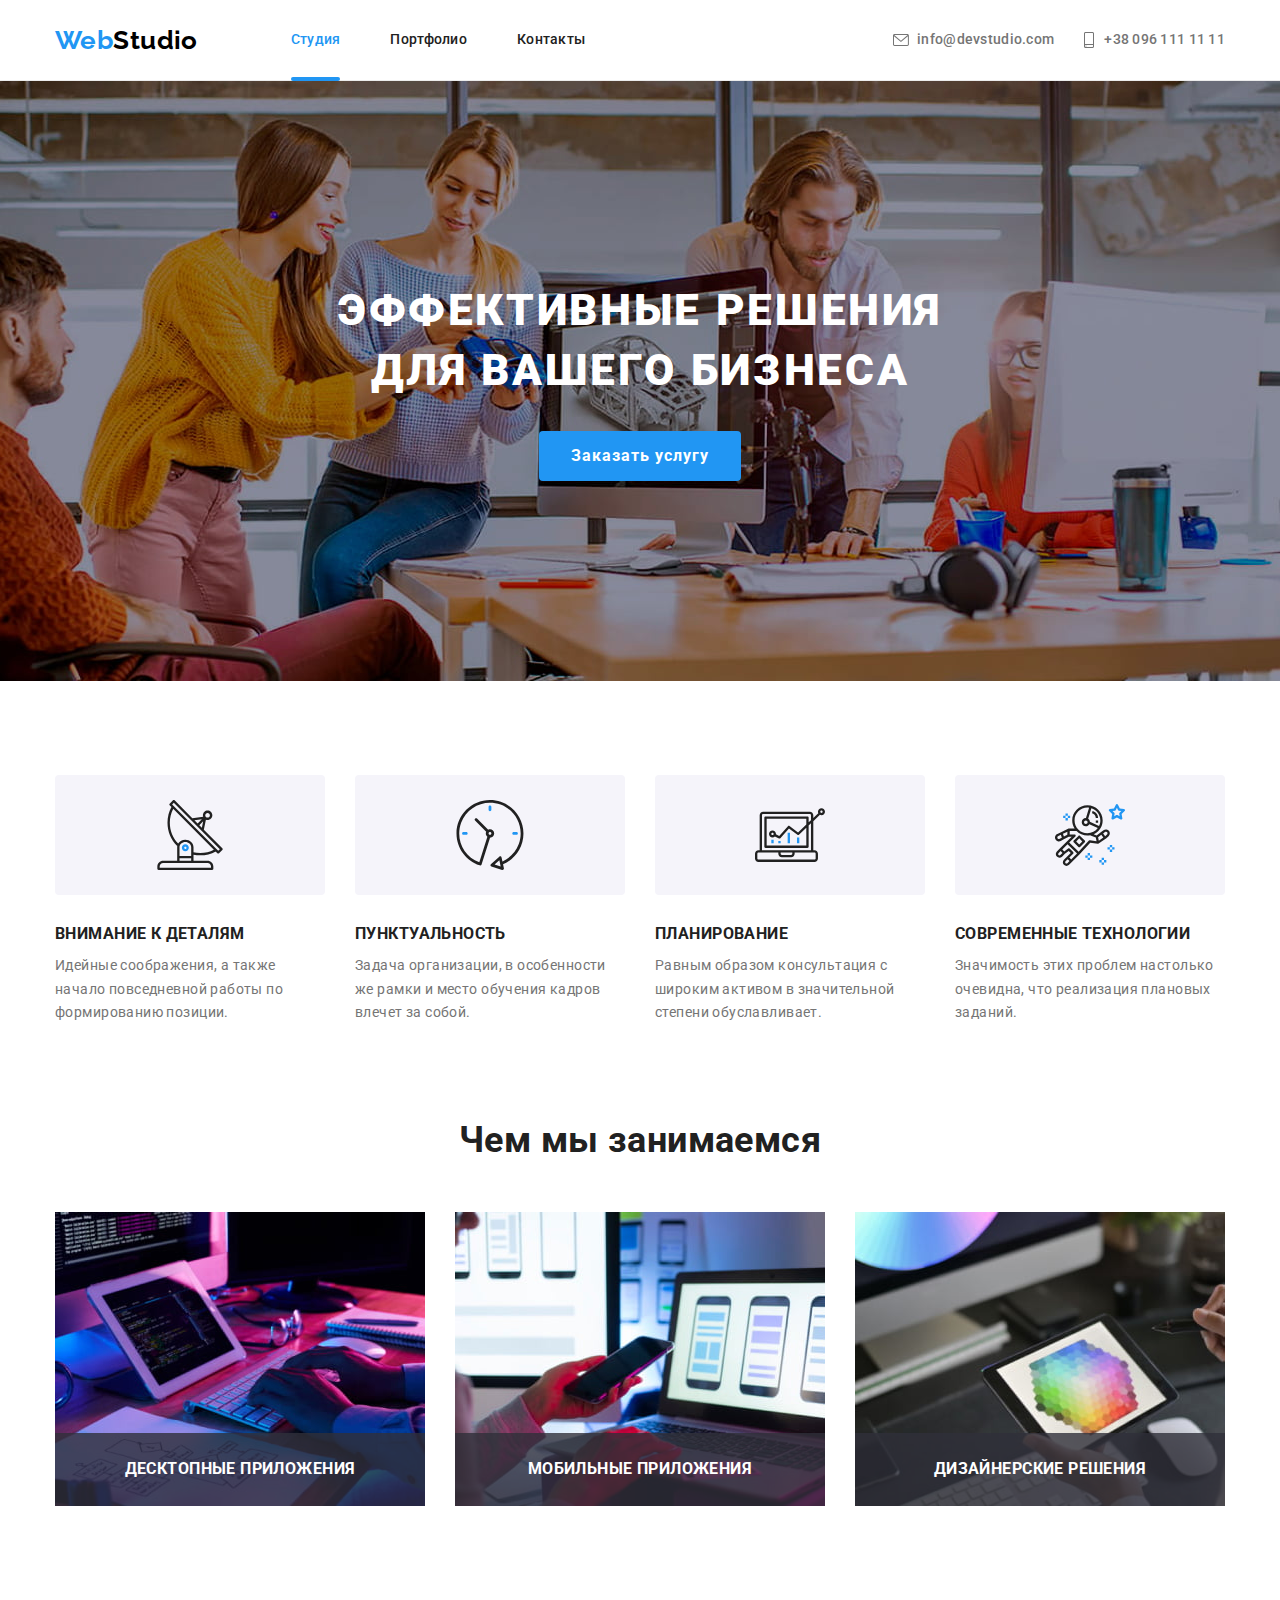
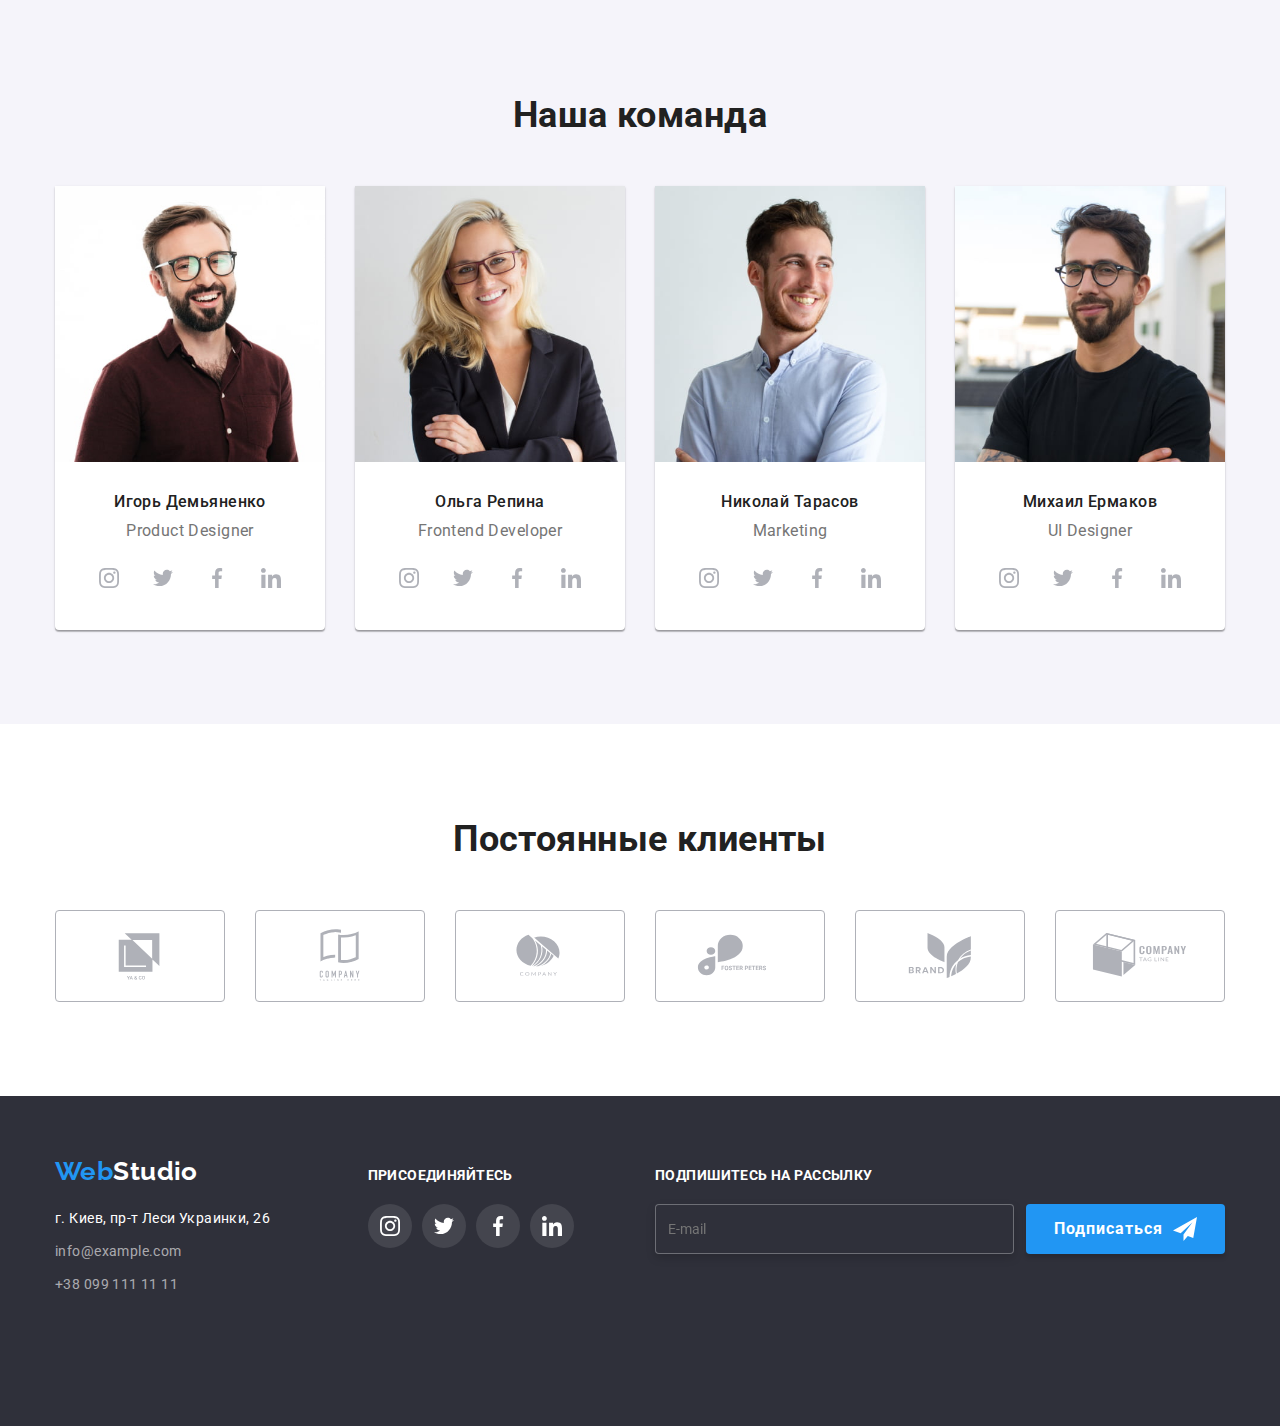
==== commit fb5f484c: "Add retina screens support and complete responsive css" ====
--- a/index.html
+++ b/index.html
@@ -112,10 +112,7 @@
       <!-- Hero"section -->
       <section class="hero">
         <div class="container">
-          <h1 class="hero-title">
-            Эффективные решения <br />
-            для вашего бизнеса
-          </h1>
+          <h1 class="hero-title">Эффективные решения для вашего бизнеса</h1>
           <button class="hero-button" type="button" data-modal-open>
             Заказать услугу
           </button>
@@ -201,7 +198,12 @@
             <li class="services__item">
               <h3 class="services__title">Десктопные приложения</h3>
               <img
-                src="./img/img1.jpg"
+                srcset="
+                  ./img/services/services-01-370.jpg  1x,
+                  ./img/services/services-01-740.jpg  2x,
+                  ./img/services/services-01-1110.jpg 3x
+                "
+                src="./img/services/services-01-370.jpg"
                 alt="Разработчик пишущий код"
                 width="370"
               />
@@ -209,7 +211,12 @@
             <li class="services__item">
               <h3 class="services__title">Мобильные приложения</h3>
               <img
-                src="./img/img2.jpg"
+                srcset="
+                  ./img/services/services-02-370.jpg  1x,
+                  ./img/services/services-02-740.jpg  2x,
+                  ./img/services/services-02-1110.jpg 3x
+                "
+                src="./img/services/services-02-370.jpg"
                 alt="Дизайнер подбирающий раскладку для мобильного приложения"
                 width="370"
               />
@@ -217,7 +224,12 @@
             <li class="services__item">
               <h3 class="services__title">Дизайнерские решения</h3>
               <img
-                src="./img/img3.jpg"
+                srcset="
+                  ./img/services/services-03-370.jpg  1x,
+                  ./img/services/services-03-740.jpg  2x,
+                  ./img/services/services-03-1110.jpg 3x
+                "
+                src="./img/services/services-03-370.jpg"
                 alt="Дизайнер подбирает цвет на палетке"
                 width="370"
               />
@@ -233,9 +245,15 @@
             <!-- Ihor Demyanenko CARD -->
             <li class="our-team__card">
               <img
-                src="./img/team/ph1.jpg"
+                class="our-team__picture"
+                srcset="
+                  ./img/team/ihor-dem-450.jpg  1x,
+                  ./img/team/ihor-dem-900.jpg  2x,
+                  ./img/team/ihor-dem-1350.jpg 3x
+                "
+                src="./img/team/ihor-dem-450.jpg"
                 alt="Портретное фото Игоря Демьяненко"
-                width="270"
+                width="450"
               />
               <h3 class="our-team__name">Игорь Демьяненко</h3>
               <p class="our-team__position" lang="en">Product Designer</p>
@@ -293,9 +311,15 @@
             <!-- Olga Repina CARD -->
             <li class="our-team__card">
               <img
-                src="./img/team/ph2.jpg"
+                class="our-team__picture"
+                srcset="
+                  ./img/team/olga-repina-450.jpg  1x,
+                  ./img/team/olga-repina-900.jpg  2x,
+                  ./img/team/olga-repina-1350.jpg 3x
+                "
+                src="./img/team/olga-repina-450.jpg"
                 alt="Портретное фото Ольги Репиной"
-                width="270"
+                width="450"
               />
               <h3 class="our-team__name">Ольга Репина</h3>
               <p class="our-team__position" lang="en">Frontend Developer</p>
@@ -353,9 +377,15 @@
             <!-- Nikolay Tarasov CARD -->
             <li class="our-team__card">
               <img
-                src="./img/team/ph3.jpg"
+                class="our-team__picture"
+                srcset="
+                  ./img/team/nikolay-tarasov-450.jpg  1x,
+                  ./img/team/nikolay-tarasov-900.jpg  2x,
+                  ./img/team/nikolay-tarasov-1350.jpg 3x
+                "
+                src="./img/team/nikolay-tarasov-450.jpg"
                 alt="Портретное фото Николая Тарасова"
-                width="270"
+                width="450"
               />
               <h3 class="our-team__name">Николай Тарасов</h3>
               <p class="our-team__position" lang="en">Marketing</p>
@@ -413,9 +443,15 @@
             <!-- Mihail Yermakov CARD -->
             <li class="our-team__card">
               <img
-                src="./img/team/ph4.jpg"
+                class="our-team__picture"
+                srcset="
+                  ./img/team/mihail-ermakov-450.jpg  1x,
+                  ./img/team/mihail-ermakov-900.jpg  2x,
+                  ./img/team/mihail-ermakov-1350.jpg 3x
+                "
+                src="./img/team/mihail-ermakov-450.jpg"
                 alt="Портретное фото Михаила Ермакова"
-                width="270"
+                width="450"
               />
               <h3 class="our-team__name">Михаил Ермаков</h3>
               <p class="our-team__position" lang="en">UI Designer</p>
--- a/css/main.min.css
+++ b/css/main.min.css
@@ -1 +1 @@
-@import"https://fonts.googleapis.com/css2?family=Raleway:wght@700&family=Roboto:wght@400;500;700;900&display=swap";/*! modern-normalize v1.0.0 | MIT License | https://github.com/sindresorhus/modern-normalize */*,*::before,*::after{-webkit-box-sizing:border-box;box-sizing:border-box}:root{-moz-tab-size:4;-o-tab-size:4;tab-size:4}html{line-height:1.15;-webkit-text-size-adjust:100%}body{margin:0}body{font-family:system-ui,-apple-system,"Segoe UI",Roboto,Helvetica,Arial,sans-serif,"Apple Color Emoji","Segoe UI Emoji"}hr{height:0;color:inherit}abbr[title]{-webkit-text-decoration:underline dotted;text-decoration:underline dotted}b,strong{font-weight:bolder}code,kbd,samp,pre{font-family:ui-monospace,SFMono-Regular,Consolas,"Liberation Mono",Menlo,monospace;font-size:1em}small{font-size:80%}sub,sup{font-size:75%;line-height:0;position:relative;vertical-align:baseline}sub{bottom:-0.25em}sup{top:-0.5em}table{text-indent:0;border-color:inherit}button,input,optgroup,select,textarea{font-family:inherit;font-size:100%;line-height:1.15;margin:0}button,select{text-transform:none}button,[type=button],[type=reset],[type=submit]{-webkit-appearance:button}::-moz-focus-inner{border-style:none;padding:0}:-moz-focusring{outline:1px dotted ButtonText}:-moz-ui-invalid{box-shadow:none}legend{padding:0}progress{vertical-align:baseline}::-webkit-inner-spin-button,::-webkit-outer-spin-button{height:auto}[type=search]{-webkit-appearance:textfield;outline-offset:-2px}::-webkit-search-decoration{-webkit-appearance:none}::-webkit-file-upload-button{-webkit-appearance:button;font:inherit}summary{display:list-item}* h1,h2,h3,h4,h5,h6,p,ul{margin:0;padding:0}img{display:block;max-width:100%;height:auto}body{background-color:#fff;color:#757575;font-family:Roboto,sans-serif;font-size:14px;line-height:1.71;letter-spacing:.03em}body.modal-open{overflow:hidden}.example,.filter,.social-contacts,.clients,.social-contact,.our-team__list,.services,.features,.social-menu,.site-nav{list-style:none}.section{padding-top:94px;padding-bottom:94px}.container{margin-left:auto;margin-right:auto;padding-left:15px;padding-right:15px}@media screen and (min-width: 480px){.container{width:480px}}@media screen and (min-width: 768px){.container{width:768px}}@media screen and (min-width: 1200px){.container{width:1200px}}.header{position:relative;border-bottom:1px solid #ececec}.header__container{display:-webkit-box;display:-ms-flexbox;display:flex;-webkit-box-align:center;-ms-flex-align:center;align-items:center}@media screen and (min-width: 768px){.header__container{-webkit-box-pack:justify;-ms-flex-pack:justify;justify-content:space-between}}@media screen and (min-width: 1200px){.header__container{-webkit-box-pack:start;-ms-flex-pack:start;justify-content:flex-start}}.logo{color:#000;font-family:Raleway,sans-serif;font-weight:700;font-size:24px;line-height:1.17;text-decoration:none}.logo__accent{color:#2196f3}@media screen and (min-width: 1200px){.logo{margin-right:93px;font-size:26px;line-height:1.19}}.menu-button{display:-webkit-inline-box;display:-ms-inline-flexbox;display:inline-flex;margin-left:auto;padding:0;border:none;background-color:transparent;padding-top:10px;padding-bottom:10px;z-index:3}.menu-button .menu-button__icon-cross{display:none}.menu-button.is-open .menu-button__icon-cross{display:block}.menu-button.is-open .menu-button__icon-menu{display:none}@media screen and (min-width: 768px){.menu-button{display:none}}@media screen and (max-width: 767px){.header-wrapper{display:none;position:absolute;top:0;left:0;width:100%;height:796px;padding:48px 40px;background-color:#fff;overflow-y:scroll;z-index:2}.header-wrapper.is-open{display:block}}@media screen and (min-width: 768px){.header-wrapper{display:-webkit-box;display:-ms-flexbox;display:flex;-webkit-box-align:center;-ms-flex-align:center;align-items:center}}@media screen and (min-width: 1200px){.header-wrapper{display:contents}}@media screen and (max-width: 767px){.main-nav{margin-bottom:302px}}@media screen and (min-width: 768px){.main-nav{margin-right:84px}}@media screen and (min-width: 768px){.site-nav{display:-webkit-box;display:-ms-flexbox;display:flex}}@media screen and (max-width: 767px){.site-nav__item:not(:last-child){margin-bottom:32px}}@media screen and (min-width: 768px){.site-nav__item:not(:first-child){margin-left:50px}}.site-nav__link{position:relative;color:#212121;font-weight:500;font-size:40px;line-height:1.18;letter-spacing:.02em;text-decoration:none;-webkit-transition:color 250ms cubic-bezier(0.4, 0, 0.2, 1);transition:color 250ms cubic-bezier(0.4, 0, 0.2, 1)}.site-nav__link:hover,.site-nav__link:focus{color:#2196f3}.site-nav__link--current{color:#2196f3}@media screen and (min-width: 768px){.site-nav__link{display:block;padding-top:32px;padding-bottom:32px;font-size:14px;line-height:1.14}.site-nav__link--current::after{content:"";position:absolute;bottom:0;left:0;-webkit-transform:translateY(1px);transform:translateY(1px);width:100%;height:4px;border-radius:2px;background-color:#2196f3}}.contacts{display:-webkit-box;display:-ms-flexbox;display:flex;-webkit-box-orient:vertical;-webkit-box-direction:normal;-ms-flex-direction:column;flex-direction:column;-webkit-box-align:start;-ms-flex-align:start;align-items:flex-start}@media screen and (min-width: 768px){.contacts{-webkit-box-orient:vertical;-webkit-box-direction:reverse;-ms-flex-direction:column-reverse;flex-direction:column-reverse;margin-left:auto}}@media screen and (min-width: 1200px){.contacts{-webkit-box-orient:horizontal;-webkit-box-direction:reverse;-ms-flex-direction:row-reverse;flex-direction:row-reverse;-webkit-box-align:center;-ms-flex-align:center;align-items:center}}.contacts__link-tel{display:inline-block;margin-bottom:32px;font-weight:500;font-size:34px;line-height:1.18;letter-spacing:.02em;color:#2196f3;text-decoration:none}@media screen and (min-width: 768px){.contacts__link-tel{margin-bottom:0;font-size:12px;line-height:1.17;color:#757575;-webkit-transition:color 250ms cubic-bezier(0.4, 0, 0.2, 1);transition:color 250ms cubic-bezier(0.4, 0, 0.2, 1)}.contacts__link-tel:hover,.contacts__link-tel:focus{color:#2196f3}}@media screen and (min-width: 1200px){.contacts__link-tel{display:-webkit-box;display:-ms-flexbox;display:flex;margin-left:30px;font-size:14px;line-height:1.14}}.contacts__link-email{display:-webkit-box;display:-ms-flexbox;display:flex;-webkit-box-align:center;-ms-flex-align:center;align-items:center;margin-bottom:64px;font-weight:500;font-size:24px;line-height:28px;letter-spacing:.02em;color:#757575;text-decoration:none}@media screen and (min-width: 768px){.contacts__link-email{margin-bottom:10px;font-size:12px;line-height:1.17;-webkit-transition:color 250ms cubic-bezier(0.4, 0, 0.2, 1);transition:color 250ms cubic-bezier(0.4, 0, 0.2, 1)}.contacts__link-email:hover,.contacts__link-email:focus{color:#2196f3}}@media screen and (min-width: 1200px){.contacts__link-email{margin-bottom:0;font-size:14px;line-height:1.14}}.contacts__icon-envelope{height:12px;width:16px;margin-right:8px;fill:currentColor}@media screen and (max-width: 767px){.contacts__icon-envelope{display:none}}.contacts__icon-smartphone{height:16px;width:10px;margin-right:8px;fill:currentColor}@media screen and (max-width: 767px){.contacts__icon-smartphone{display:none}}@media screen and (min-width: 1200px){.contacts__icon-smartphone{margin-right:10px}}.social-menu{display:-webkit-box;display:-ms-flexbox;display:flex;margin-top:auto}@media screen and (min-width: 768px){.social-menu{display:none}}.social-menu__link{font-weight:500;font-size:18px;line-height:1.22;letter-spacing:.02em;text-decoration:none;color:#2196f3}.social-menu__link--border::after{content:"";margin-left:10px;margin-right:10px;border-left:1px solid rgba(33,33,33,.2);border-right:1px solid rgba(33,33,33,.2)}.hero{background-color:#2f303a;text-align:center;padding-top:200px;padding-bottom:200px;margin-left:auto;margin-right:auto;background-repeat:no-repeat;background-position:center;max-width:1600px;height:600px;background-image:-webkit-gradient(linear, left top, right top, from(rgba(47, 48, 58, 0.4)), to(rgba(47, 48, 58, 0.4))),url(../img/hero.jpg);background-image:linear-gradient(to right, rgba(47, 48, 58, 0.4), rgba(47, 48, 58, 0.4)),url(../img/hero.jpg)}.hero-title{color:#fff;font-weight:900;font-size:44px;line-height:1.36;letter-spacing:.06em;text-transform:uppercase}.hero-button{margin-top:30px;padding:10px 32px;border-radius:4px;border-style:hidden;font-family:Roboto,sans-serif;background-color:#2196f3;color:#fff;font-weight:700;font-size:16px;line-height:1.87;letter-spacing:.06em;-webkit-transition:color 250ms cubic-bezier(0.4, 0, 0.2, 1);transition:color 250ms cubic-bezier(0.4, 0, 0.2, 1)}.hero-button:hover,.hero-button:focus{color:#000;cursor:pointer}.features{display:-webkit-box;display:-ms-flexbox;display:flex;-ms-flex-wrap:wrap;flex-wrap:wrap;margin-right:-30px}.features__item{margin-right:30px;-ms-flex-preferred-size:calc((100% - 120px) / 4);flex-basis:calc((100% - 120px) / 4)}.features__icon-wrapper{display:-webkit-box;display:-ms-flexbox;display:flex;-webkit-box-pack:center;-ms-flex-pack:center;justify-content:center;-webkit-box-align:center;-ms-flex-align:center;align-items:center;margin-bottom:30px;width:100%;height:120px;background-color:#f5f4fa;border-radius:4px}.features__icon{width:70px;height:70px}.features__title{margin-bottom:10px;color:#212121;font-weight:700;line-height:1.14;text-transform:uppercase}.services-section{padding-top:0}.secondary-titles{margin-bottom:50px;color:#212121;font-weight:700;font-size:36px;line-height:1.17;text-align:center}.services{display:-webkit-box;display:-ms-flexbox;display:flex;-ms-flex-wrap:wrap;flex-wrap:wrap;margin-left:-30px}.services__item{position:relative;margin-left:30px;-ms-flex-preferred-size:calc((100% - 90px) / 3);flex-basis:calc((100% - 90px) / 3)}.services__title{position:absolute;bottom:0;left:0;padding:27px 0;width:100%;background:rgba(47,48,58,.8);font-weight:700;line-height:1.14;text-align:center;text-transform:uppercase;color:#fff}.our-team__section{background-color:#f5f4fa}.our-team__title{margin-bottom:50px}.our-team__list{display:-webkit-box;display:-ms-flexbox;display:flex;-ms-flex-wrap:wrap;flex-wrap:wrap;margin-left:-30px;text-align:center}.our-team__card{padding-bottom:30px;margin-left:30px;-ms-flex-preferred-size:calc((100% - 120px) / 4);flex-basis:calc((100% - 120px) / 4);border-radius:4px;background-color:#fff;-webkit-box-shadow:0px 1px 3px rgba(0,0,0,.12),0px 1px 1px rgba(0,0,0,.14),0px 2px 1px rgba(0,0,0,.2);box-shadow:0px 1px 3px rgba(0,0,0,.12),0px 1px 1px rgba(0,0,0,.14),0px 2px 1px rgba(0,0,0,.2);border-radius:0px 0px 4px 4px}.our-team__name{margin-top:30px;margin-bottom:10px;color:#212121;font-weight:500;font-size:16px;line-height:1.19}.our-team__position{margin-bottom:16px;font-size:16px;line-height:1.19}.social-contact{display:-webkit-inline-box;display:-ms-inline-flexbox;display:inline-flex}.social-contact__item:not(:last-child){margin-right:10px}.social-contact__link{display:-webkit-box;display:-ms-flexbox;display:flex;-webkit-box-pack:center;-ms-flex-pack:center;justify-content:center;-webkit-box-align:center;-ms-flex-align:center;align-items:center;fill:#afb1b8;height:44px;width:44px;border-radius:50%;border:hidden;-webkit-transition:background-color 250ms cubic-bezier(0.4, 0, 0.2, 1),fill 250ms cubic-bezier(0.4, 0, 0.2, 1);transition:background-color 250ms cubic-bezier(0.4, 0, 0.2, 1),fill 250ms cubic-bezier(0.4, 0, 0.2, 1)}.social-contact__link:hover,.social-contact__link:focus{background-color:#2196f3;fill:#fff}.clients{display:-webkit-box;display:-ms-flexbox;display:flex;-ms-flex-wrap:wrap;flex-wrap:wrap;margin-left:-30px}.clients__item{margin-left:30px;-ms-flex-preferred-size:calc((100% - 180px) / 6);flex-basis:calc((100% - 180px) / 6)}.clients__link{display:-webkit-box;display:-ms-flexbox;display:flex;-webkit-box-pack:center;-ms-flex-pack:center;justify-content:center;-webkit-box-align:center;-ms-flex-align:center;align-items:center;height:92px;fill:#afb1b8;border:1px solid #afb1b8;border-radius:4px;-webkit-transition:border-color 250ms cubic-bezier(0.4, 0, 0.2, 1),fill 250ms cubic-bezier(0.4, 0, 0.2, 1);transition:border-color 250ms cubic-bezier(0.4, 0, 0.2, 1),fill 250ms cubic-bezier(0.4, 0, 0.2, 1)}.clients__link:hover,.clients__link:focus{border-color:#2196f3;fill:#2196f3}.footer{background-color:#2f303a}.footer__container--flex{display:-webkit-box;display:-ms-flexbox;display:flex;-webkit-box-pack:justify;-ms-flex-pack:justify;justify-content:space-between;-webkit-box-align:baseline;-ms-flex-align:baseline;align-items:baseline;padding-top:60px;padding-bottom:60px}.about-us{width:231px}.logo__footer{display:block;margin-bottom:20px;color:#fff}.address__list{list-style:none;font-style:normal}.address__location{display:inline-block;margin-bottom:9px;color:#fff;text-decoration:none;-webkit-transition:color 250ms cubic-bezier(0.4, 0, 0.2, 1);transition:color 250ms cubic-bezier(0.4, 0, 0.2, 1)}.address__location:hover,.address__location:focus{color:#2196f3}.address__contacts{display:block;margin-bottom:9px;color:rgba(255,255,255,.6);text-decoration:none;-webkit-transition:color 250ms cubic-bezier(0.4, 0, 0.2, 1);transition:color 250ms cubic-bezier(0.4, 0, 0.2, 1)}.address__contacts:hover,.address__contacts:focus{color:#2196f3}.join-us{width:206px}.footer-titles{margin-bottom:20px;font-weight:700;line-height:1.14;text-transform:uppercase;color:#fff}.social-contacts{display:-webkit-inline-box;display:-ms-inline-flexbox;display:inline-flex}.social-contacts__item:not(:last-child){margin-right:10px}.social-contacts__link{display:-webkit-box;display:-ms-flexbox;display:flex;-webkit-box-pack:center;-ms-flex-pack:center;justify-content:center;-webkit-box-align:center;-ms-flex-align:center;align-items:center;fill:#fff;background-color:rgba(255,255,255,.1);width:44px;height:44px;border-radius:50%;border:hidden;-webkit-transition:background-color 250ms cubic-bezier(0.4, 0, 0.2, 1);transition:background-color 250ms cubic-bezier(0.4, 0, 0.2, 1)}.social-contacts__link:hover,.social-contacts__link:focus{background-color:#2196f3}.subscription{width:570px}.subscription-form{display:-webkit-box;display:-ms-flexbox;display:flex}.subscription-form__label{-webkit-box-flex:1;-ms-flex-positive:1;flex-grow:1;margin-right:12px}.subscription-form__input{padding-left:12px;background-color:#2f303a;border:1px solid rgba(255,255,255,.3);-webkit-filter:drop-shadow(0px 4px 4px rgba(0, 0, 0, 0.15));filter:drop-shadow(0px 4px 4px rgba(0, 0, 0, 0.15));border-radius:4px;height:50px;width:100%;color:#fff;-webkit-transition:border 250ms cubic-bezier(0.4, 0, 0.2, 1);transition:border 250ms cubic-bezier(0.4, 0, 0.2, 1)}.subscription-form__input:focus-within,.subscription-form__input:hover{border:1px solid #2196f3;outline:none}.subscription-button{background-color:#2196f3;padding:10px 28px;-webkit-box-shadow:0px 4px 4px rgba(0,0,0,.15);box-shadow:0px 4px 4px rgba(0,0,0,.15);border-radius:4px;border:none;font-weight:700;font-size:16px;line-height:1.87;display:-webkit-box;display:-ms-flexbox;display:flex;-webkit-box-align:center;-ms-flex-align:center;align-items:center;text-align:center;letter-spacing:.06em;color:#fff;cursor:pointer}.subscription-button__icon{margin-left:10px}.backdrop.backdrop--is-hidden{visibility:hidden;opacity:0;pointer-events:none}.backdrop{position:fixed;top:0;left:0;width:100%;height:100%;background-color:rgba(0,0,0,.2);-webkit-transition:opacity 250ms linear;transition:opacity 250ms linear}.modal{position:absolute;top:50%;left:50%;-webkit-transform:translate(-50%, -50%) scale(1);transform:translate(-50%, -50%) scale(1);-webkit-transition:-webkit-transform 250ms linear;transition:-webkit-transform 250ms linear;transition:transform 250ms linear;transition:transform 250ms linear, -webkit-transform 250ms linear;max-width:528px;max-height:581px;background-color:#fff;padding:40px}.backdrop--is-hidden .modal{-webkit-transform:translate(-50%, -50%) scale(0.4);transform:translate(-50%, -50%) scale(0.4)}.close-button{position:absolute;right:8px;top:8px;padding:0;-webkit-box-sizing:border-box;box-sizing:border-box;width:30px;height:30px;border:1px solid rgba(0,0,0,.1);border-radius:50%;background-color:#fff;cursor:pointer}.close-button__icon{display:-webkit-inline-box;display:-ms-inline-flexbox;display:inline-flex;position:relative;top:2px;width:18px;height:18px}.close-button:focus .close-button__icon,.close-button:hover .close-button__icon{fill:#2196f3;-webkit-transition:fill 250ms cubic-bezier(0.4, 0, 0.2, 1);transition:fill 250ms cubic-bezier(0.4, 0, 0.2, 1)}.modal__title{margin-bottom:12px;color:#212121;font-weight:700;font-size:20px;line-height:1.15;text-align:center}.form-field{margin-bottom:10px}.form-field__label{display:block;margin-bottom:4px;font-size:12px;line-height:1.17;letter-spacing:.01em}.form-field__input-area{position:relative}.form-field__icon{position:absolute;width:18px;height:18px;top:50%;left:12px;pointer-events:none;-webkit-transform:translateY(-50%);transform:translateY(-50%);fill:#212121;-webkit-transition:fill 250ms cubic-bezier(0.4, 0, 0.2, 1);transition:fill 250ms cubic-bezier(0.4, 0, 0.2, 1)}.form-field__input-area:focus-within .form-field__icon,.form-field__input-area:hover .form-field__icon{fill:#2196f3}.form-field__input{width:100%;height:40px;padding-left:42px;border:1px solid rgba(33,33,33,.2);-webkit-box-sizing:border-box;box-sizing:border-box;border-radius:4px;-webkit-transition:border 250ms cubic-bezier(0.4, 0, 0.2, 1);transition:border 250ms cubic-bezier(0.4, 0, 0.2, 1)}.form-field__input:focus-within,.form-field__input:hover{border:1px solid #2196f3;outline:none}.form-field__comment-input{-webkit-box-sizing:border-box;box-sizing:border-box;padding:12px 16px;width:100%;resize:none;border:1px solid rgba(33,33,33,.2);border-radius:4px;-webkit-transition:border 250ms cubic-bezier(0.4, 0, 0.2, 1);transition:border 250ms cubic-bezier(0.4, 0, 0.2, 1)}.form-field__comment-input:focus-within,.form-field__comment-input:hover{border:1px solid #2196f3;outline:none}.agreement-field{position:relative;margin-bottom:30px;padding-left:42px}.agreement-field__label{position:relative}.agreement-field__input{position:absolute;overflow:hidden;clip:rect(0 0 0 0);width:16px;height:15px}.agreement-field__icon{-webkit-box-sizing:border-box;box-sizing:border-box;position:absolute;top:0;left:-25px;fill:#fff;stroke:#fff;width:16px;height:15px;border:2px solid #212121;border-radius:4px;-webkit-transition:border-color 250ms cubic-bezier(0.4, 0, 0.2, 1),background-color 250ms cubic-bezier(0.4, 0, 0.2, 1);transition:border-color 250ms cubic-bezier(0.4, 0, 0.2, 1),background-color 250ms cubic-bezier(0.4, 0, 0.2, 1)}.agreement-field__input:checked+.agreement-field__icon{border-color:#2196f3;background-color:#2196f3}.agreement-field__link{color:#2196f3}.modal-submit{display:-webkit-box;display:-ms-flexbox;display:flex;-webkit-box-pack:center;-ms-flex-pack:center;justify-content:center}.modal-submit__button{display:-webkit-box;display:-ms-flexbox;display:flex;-webkit-box-align:center;-ms-flex-align:center;align-items:center;text-align:center;padding:10px 55px;font-weight:bold;font-size:16px;line-height:1.87;color:#fff;background-color:#2196f3;letter-spacing:.06em;-webkit-box-shadow:0px 4px 4px rgba(0,0,0,.15);box-shadow:0px 4px 4px rgba(0,0,0,.15);border-radius:4px;border:hidden;cursor:pointer}.filter{display:-webkit-box;display:-ms-flexbox;display:flex;-webkit-box-pack:center;-ms-flex-pack:center;justify-content:center;margin-bottom:50px}.filter__item:not(:last-child){margin-right:8px}.filter__button{padding:6px 22px;font-family:Roboto,sans-serif;color:#212121;background-color:#f5f4fa;font-weight:500;font-size:16px;line-height:1.62;letter-spacing:.03em;text-align:center;cursor:pointer;border-radius:4px;border-style:hidden;-webkit-transition:color 250ms cubic-bezier(0.4, 0, 0.2, 1),background-color 250ms cubic-bezier(0.4, 0, 0.2, 1),-webkit-box-shadow 250ms cubic-bezier(0.4, 0, 0.2, 1);transition:color 250ms cubic-bezier(0.4, 0, 0.2, 1),background-color 250ms cubic-bezier(0.4, 0, 0.2, 1),-webkit-box-shadow 250ms cubic-bezier(0.4, 0, 0.2, 1);transition:color 250ms cubic-bezier(0.4, 0, 0.2, 1),background-color 250ms cubic-bezier(0.4, 0, 0.2, 1),box-shadow 250ms cubic-bezier(0.4, 0, 0.2, 1);transition:color 250ms cubic-bezier(0.4, 0, 0.2, 1),background-color 250ms cubic-bezier(0.4, 0, 0.2, 1),box-shadow 250ms cubic-bezier(0.4, 0, 0.2, 1),-webkit-box-shadow 250ms cubic-bezier(0.4, 0, 0.2, 1)}.filter__button:hover,.filter__button:focus{color:#fff;background-color:#2196f3;-webkit-box-shadow:0px 3px 1px rgba(0,0,0,.1),0px 1px 2px rgba(0,0,0,.08),0px 2px 2px rgba(0,0,0,.12);box-shadow:0px 3px 1px rgba(0,0,0,.1),0px 1px 2px rgba(0,0,0,.08),0px 2px 2px rgba(0,0,0,.12)}.example{display:-webkit-box;display:-ms-flexbox;display:flex;-ms-flex-wrap:wrap;flex-wrap:wrap;margin-top:-30px;margin-left:-30px}.example__card{-ms-flex-preferred-size:calc((100% - 90px) / 3);flex-basis:calc((100% - 90px) / 3);margin-top:30px;margin-left:30px;-webkit-transition:-webkit-box-shadow 250ms cubic-bezier(0.4, 0, 0.2, 1);transition:-webkit-box-shadow 250ms cubic-bezier(0.4, 0, 0.2, 1);transition:box-shadow 250ms cubic-bezier(0.4, 0, 0.2, 1);transition:box-shadow 250ms cubic-bezier(0.4, 0, 0.2, 1), -webkit-box-shadow 250ms cubic-bezier(0.4, 0, 0.2, 1)}.example__card:hover,.example__card:focus{-webkit-box-shadow:0px 1px 1px rgba(0,0,0,.12),0px 4px 4px rgba(0,0,0,.06),1px 4px 6px rgba(0,0,0,.16);box-shadow:0px 1px 1px rgba(0,0,0,.12),0px 4px 4px rgba(0,0,0,.06),1px 4px 6px rgba(0,0,0,.16)}.example__link{text-decoration:none}.example__content{position:relative;bottom:0;left:0;overflow:hidden;opacity:1}.example__text{position:absolute;-webkit-transform:translateY(100%);transform:translateY(100%);-webkit-transition:-webkit-transform 250ms cubic-bezier(0.4, 0, 0.2, 1);transition:-webkit-transform 250ms cubic-bezier(0.4, 0, 0.2, 1);transition:transform 250ms cubic-bezier(0.4, 0, 0.2, 1);transition:transform 250ms cubic-bezier(0.4, 0, 0.2, 1), -webkit-transform 250ms cubic-bezier(0.4, 0, 0.2, 1);width:100%;height:100%;padding:63px 24px;background-color:rgba(33,150,243,.9);font-size:18px;line-height:1.56;color:#fff}.example__card:hover .example__text,.example__card:focus-within .example__text{-webkit-transform:translateY(0);transform:translateY(0)}.example__description{padding:20px 24px;border-right:1px solid #eee;border-left:1px solid #eee;border-bottom:1px solid #eee}.example__name{color:#212121;font-weight:700;font-size:18px;line-height:2;letter-spacing:.06em}.example__type{font-size:16px;line-height:1.87;color:#757575}/*# sourceMappingURL=main.min.css.map */+@import"https://fonts.googleapis.com/css2?family=Raleway:wght@700&family=Roboto:wght@400;500;700;900&display=swap";/*! modern-normalize v1.0.0 | MIT License | https://github.com/sindresorhus/modern-normalize */*,*::before,*::after{-webkit-box-sizing:border-box;box-sizing:border-box}:root{-moz-tab-size:4;-o-tab-size:4;tab-size:4}html{line-height:1.15;-webkit-text-size-adjust:100%}body{margin:0}body{font-family:system-ui,-apple-system,"Segoe UI",Roboto,Helvetica,Arial,sans-serif,"Apple Color Emoji","Segoe UI Emoji"}hr{height:0;color:inherit}abbr[title]{-webkit-text-decoration:underline dotted;text-decoration:underline dotted}b,strong{font-weight:bolder}code,kbd,samp,pre{font-family:ui-monospace,SFMono-Regular,Consolas,"Liberation Mono",Menlo,monospace;font-size:1em}small{font-size:80%}sub,sup{font-size:75%;line-height:0;position:relative;vertical-align:baseline}sub{bottom:-0.25em}sup{top:-0.5em}table{text-indent:0;border-color:inherit}button,input,optgroup,select,textarea{font-family:inherit;font-size:100%;line-height:1.15;margin:0}button,select{text-transform:none}button,[type=button],[type=reset],[type=submit]{-webkit-appearance:button}::-moz-focus-inner{border-style:none;padding:0}:-moz-focusring{outline:1px dotted ButtonText}:-moz-ui-invalid{box-shadow:none}legend{padding:0}progress{vertical-align:baseline}::-webkit-inner-spin-button,::-webkit-outer-spin-button{height:auto}[type=search]{-webkit-appearance:textfield;outline-offset:-2px}::-webkit-search-decoration{-webkit-appearance:none}::-webkit-file-upload-button{-webkit-appearance:button;font:inherit}summary{display:list-item}* h1,h2,h3,h4,h5,h6,p,ul{margin:0;padding:0}img{display:block;max-width:100%;height:auto}body{background-color:#fff;color:#757575;font-family:Roboto,sans-serif;font-size:14px;line-height:1.71;letter-spacing:.03em}body.modal-open{overflow:hidden}.example,.filter,.social-contacts,.clients,.social-contact,.our-team__list,.services,.features,.social-menu,.site-nav{list-style:none}.section{padding-top:60px;padding-bottom:60px}@media screen and (min-width: 1200px){.section{padding-top:94px;padding-bottom:94px}}.container{margin-left:auto;margin-right:auto;padding-left:15px;padding-right:15px}@media screen and (min-width: 480px){.container{width:480px}}@media screen and (min-width: 768px){.container{width:768px}}@media screen and (min-width: 1200px){.container{width:1200px}}.secondary-titles{margin-bottom:30px;color:#212121;font-weight:700;font-size:28px;line-height:1.18;text-align:center}@media screen and (min-width: 1200px){.secondary-titles{margin-bottom:50px;font-size:36px;line-height:1.17}}.header{position:relative;border-bottom:1px solid #ececec}.header__container{display:-webkit-box;display:-ms-flexbox;display:flex;-webkit-box-align:center;-ms-flex-align:center;align-items:center}@media screen and (min-width: 768px){.header__container{-webkit-box-pack:justify;-ms-flex-pack:justify;justify-content:space-between}}@media screen and (min-width: 1200px){.header__container{-webkit-box-pack:start;-ms-flex-pack:start;justify-content:flex-start}}.logo{color:#000;font-family:Raleway,sans-serif;font-weight:700;font-size:24px;line-height:1.17;text-decoration:none}.logo__accent{color:#2196f3}@media screen and (min-width: 1200px){.logo{margin-right:93px;font-size:26px;line-height:1.19}}.menu-button{display:-webkit-inline-box;display:-ms-inline-flexbox;display:inline-flex;margin-left:auto;padding:0;border:none;background-color:transparent;padding-top:10px;padding-bottom:10px;z-index:3}.menu-button .menu-button__icon-cross{display:none}.menu-button.is-open .menu-button__icon-cross{display:block}.menu-button.is-open .menu-button__icon-menu{display:none}@media screen and (min-width: 768px){.menu-button{display:none}}@media screen and (max-width: 767px){.header-wrapper{display:none;position:absolute;top:0;left:0;width:100%;height:796px;padding:48px 40px;background-color:#fff;overflow-y:scroll;z-index:2}.header-wrapper.is-open{display:block}}@media screen and (min-width: 768px){.header-wrapper{display:-webkit-box;display:-ms-flexbox;display:flex;-webkit-box-align:center;-ms-flex-align:center;align-items:center}}@media screen and (min-width: 1200px){.header-wrapper{display:contents}}@media screen and (max-width: 767px){.main-nav{margin-bottom:302px}}@media screen and (min-width: 768px){.main-nav{margin-right:84px}}@media screen and (min-width: 768px){.site-nav{display:-webkit-box;display:-ms-flexbox;display:flex}}@media screen and (max-width: 767px){.site-nav__item:not(:last-child){margin-bottom:32px}}@media screen and (min-width: 768px){.site-nav__item:not(:first-child){margin-left:50px}}.site-nav__link{position:relative;color:#212121;font-weight:500;font-size:40px;line-height:1.18;letter-spacing:.02em;text-decoration:none;-webkit-transition:color 250ms cubic-bezier(0.4, 0, 0.2, 1);transition:color 250ms cubic-bezier(0.4, 0, 0.2, 1)}.site-nav__link:hover,.site-nav__link:focus{color:#2196f3}.site-nav__link--current{color:#2196f3}@media screen and (min-width: 768px){.site-nav__link{display:block;padding-top:32px;padding-bottom:32px;font-size:14px;line-height:1.14}.site-nav__link--current::after{content:"";position:absolute;bottom:0;left:0;-webkit-transform:translateY(1px);transform:translateY(1px);width:100%;height:4px;border-radius:2px;background-color:#2196f3}}.contacts{display:-webkit-box;display:-ms-flexbox;display:flex;-webkit-box-orient:vertical;-webkit-box-direction:normal;-ms-flex-direction:column;flex-direction:column;-webkit-box-align:start;-ms-flex-align:start;align-items:flex-start}@media screen and (min-width: 768px){.contacts{-webkit-box-orient:vertical;-webkit-box-direction:reverse;-ms-flex-direction:column-reverse;flex-direction:column-reverse;margin-left:auto}}@media screen and (min-width: 1200px){.contacts{-webkit-box-orient:horizontal;-webkit-box-direction:reverse;-ms-flex-direction:row-reverse;flex-direction:row-reverse;-webkit-box-align:center;-ms-flex-align:center;align-items:center}}.contacts__link-tel{display:inline-block;margin-bottom:32px;font-weight:500;font-size:34px;line-height:1.18;letter-spacing:.02em;color:#2196f3;text-decoration:none}@media screen and (min-width: 768px){.contacts__link-tel{margin-bottom:0;font-size:12px;line-height:1.17;color:#757575;-webkit-transition:color 250ms cubic-bezier(0.4, 0, 0.2, 1);transition:color 250ms cubic-bezier(0.4, 0, 0.2, 1)}.contacts__link-tel:hover,.contacts__link-tel:focus{color:#2196f3}}@media screen and (min-width: 1200px){.contacts__link-tel{display:-webkit-box;display:-ms-flexbox;display:flex;margin-left:30px;font-size:14px;line-height:1.14}}.contacts__link-email{display:-webkit-box;display:-ms-flexbox;display:flex;-webkit-box-align:center;-ms-flex-align:center;align-items:center;margin-bottom:64px;font-weight:500;font-size:24px;line-height:28px;letter-spacing:.02em;color:#757575;text-decoration:none}@media screen and (min-width: 768px){.contacts__link-email{margin-bottom:10px;font-size:12px;line-height:1.17;-webkit-transition:color 250ms cubic-bezier(0.4, 0, 0.2, 1);transition:color 250ms cubic-bezier(0.4, 0, 0.2, 1)}.contacts__link-email:hover,.contacts__link-email:focus{color:#2196f3}}@media screen and (min-width: 1200px){.contacts__link-email{margin-bottom:0;font-size:14px;line-height:1.14}}.contacts__icon-envelope{height:12px;width:16px;margin-right:8px;fill:currentColor}@media screen and (max-width: 767px){.contacts__icon-envelope{display:none}}.contacts__icon-smartphone{height:16px;width:10px;margin-right:8px;fill:currentColor}@media screen and (max-width: 767px){.contacts__icon-smartphone{display:none}}@media screen and (min-width: 1200px){.contacts__icon-smartphone{margin-right:10px}}.social-menu{display:-webkit-box;display:-ms-flexbox;display:flex;margin-top:auto}@media screen and (min-width: 768px){.social-menu{display:none}}.social-menu__link{font-weight:500;font-size:18px;line-height:1.22;letter-spacing:.02em;text-decoration:none;color:#2196f3}.social-menu__link--border::after{content:"";margin-left:10px;margin-right:10px;border-left:1px solid rgba(33,33,33,.2);border-right:1px solid rgba(33,33,33,.2)}.hero{background-color:#2f303a;text-align:center;padding-top:118px;padding-bottom:118px;margin-left:auto;margin-right:auto;background-repeat:no-repeat;background-position:center;max-width:480px;height:400px;background-size:480px 400px;background-image:-webkit-gradient(linear, left top, right top, from(rgba(47, 48, 58, 0.4)), to(rgba(47, 48, 58, 0.4))),url(../../img/hero/mobile-1x.jpg);background-image:linear-gradient(to right, rgba(47, 48, 58, 0.4), rgba(47, 48, 58, 0.4)),url(../../img/hero/mobile-1x.jpg)}@media(min-device-pixel-ratio: 2),(-webkit-min-device-pixel-ratio: 2),(min-resolution: 192dpi),(min-resolution: 2dppx){.hero{background-image:url("../../img/hero/mobile-retina-2x.jpg")}}@media screen and (min-width: 768px){.hero{max-width:768px;background-size:768px 400px;background-image:url(../../img/hero/tablet-1x.jpg)}}@media screen and (min-width: 768px)and (min-device-pixel-ratio: 2),screen and (min-width: 768px)and (-webkit-min-device-pixel-ratio: 2),screen and (min-width: 768px)and (min-resolution: 192dpi),screen and (min-width: 768px)and (min-resolution: 2dppx){.hero{background-image:url("../../img/hero/tablet-retina-2x.jpg")}}@media screen and (min-width: 1200px){.hero{padding-top:200px;padding-bottom:200px;max-width:1600px;height:600px;background-size:1600px 600px;background-image:url(../../img/hero/pc-1x.jpg)}}@media screen and (min-width: 1200px)and (min-device-pixel-ratio: 2),screen and (min-width: 1200px)and (-webkit-min-device-pixel-ratio: 2),screen and (min-width: 1200px)and (min-resolution: 192dpi),screen and (min-width: 1200px)and (min-resolution: 2dppx){.hero{background-image:url("../../img/hero/pc-retina-2x.jpg")}}.hero-title{margin-left:auto;margin-right:auto;max-width:360px;color:#fff;font-weight:900;font-size:26px;line-height:1.62;letter-spacing:.06em;text-transform:uppercase}@media screen and (min-width: 1200px){.hero-title{max-width:700px;font-size:44px;line-height:1.36}}.hero-button{margin-top:30px;padding:10px 32px;border-radius:4px;border-style:hidden;font-family:Roboto,sans-serif;background-color:#2196f3;color:#fff;font-weight:700;font-size:16px;line-height:1.87;letter-spacing:.06em;-webkit-transition:color 250ms cubic-bezier(0.4, 0, 0.2, 1);transition:color 250ms cubic-bezier(0.4, 0, 0.2, 1)}.hero-button:hover,.hero-button:focus{color:#000;cursor:pointer}.features{margin-bottom:-30px}@media screen and (min-width: 768px){.features{display:-webkit-box;display:-ms-flexbox;display:flex;-ms-flex-wrap:wrap;flex-wrap:wrap;margin-left:-30px}}@media screen and (min-width: 1200px){.features{margin-bottom:0}}.features__item{margin-bottom:30px}@media screen and (min-width: 768px){.features__item{margin-left:30px;-ms-flex-preferred-size:calc((100% - 60px) / 2);flex-basis:calc((100% - 60px) / 2)}}@media screen and (min-width: 1200px){.features__item{margin-bottom:0;-ms-flex-preferred-size:calc((100% - 120px) / 4);flex-basis:calc((100% - 120px) / 4)}}.features__icon-wrapper{display:-webkit-box;display:-ms-flexbox;display:flex;-webkit-box-pack:center;-ms-flex-pack:center;justify-content:center;-webkit-box-align:center;-ms-flex-align:center;align-items:center;margin-bottom:30px;width:100%;height:120px;background-color:#f5f4fa;border-radius:4px}.features__icon{width:70px;height:70px}.features__title{margin-bottom:10px;color:#212121;font-weight:700;line-height:1.14;text-transform:uppercase;text-align:center}@media screen and (min-width: 768px){.features__title{text-align:start}}.services-section{padding-top:0}@media screen and (max-width: 1199px){.services-section{display:none}}.services{display:-webkit-box;display:-ms-flexbox;display:flex;-ms-flex-wrap:wrap;flex-wrap:wrap;margin-left:-30px}.services__item{position:relative;margin-left:30px;-ms-flex-preferred-size:calc((100% - 90px) / 3);flex-basis:calc((100% - 90px) / 3)}.services__title{position:absolute;bottom:0;left:0;padding:27px 0;width:100%;background:rgba(47,48,58,.8);font-weight:700;line-height:1.14;text-align:center;text-transform:uppercase;color:#fff}.our-team__section{background-color:#f5f4fa}.our-team__list{margin-bottom:-30px;text-align:center}@media screen and (min-width: 768px){.our-team__list{display:-webkit-box;display:-ms-flexbox;display:flex;-ms-flex-wrap:wrap;flex-wrap:wrap;margin-left:-30px}}.our-team__card{margin-bottom:30px;padding-bottom:30px;border-radius:4px;background-color:#fff;-webkit-box-shadow:0px 1px 3px rgba(0,0,0,.12),0px 1px 1px rgba(0,0,0,.14),0px 2px 1px rgba(0,0,0,.2);box-shadow:0px 1px 3px rgba(0,0,0,.12),0px 1px 1px rgba(0,0,0,.14),0px 2px 1px rgba(0,0,0,.2);border-radius:0px 0px 4px 4px}@media screen and (min-width: 768px){.our-team__card{margin-left:30px;-ms-flex-preferred-size:calc((100% - 60px) / 2);flex-basis:calc((100% - 60px) / 2)}}@media screen and (min-width: 1200px){.our-team__card{-ms-flex-preferred-size:calc((100% - 120px) / 4);flex-basis:calc((100% - 120px) / 4)}}.our-team__picture{margin-bottom:30px}.our-team__name{margin-bottom:10px;color:#212121;font-weight:500;font-size:16px;line-height:1.19}.our-team__position{margin-bottom:16px;font-size:16px;line-height:1.19}.social-contact{display:-webkit-inline-box;display:-ms-inline-flexbox;display:inline-flex}.social-contact__item:not(:last-child){margin-right:10px}.social-contact__link{display:-webkit-box;display:-ms-flexbox;display:flex;-webkit-box-pack:center;-ms-flex-pack:center;justify-content:center;-webkit-box-align:center;-ms-flex-align:center;align-items:center;fill:#afb1b8;height:44px;width:44px;border-radius:50%;border:hidden;-webkit-transition:background-color 250ms cubic-bezier(0.4, 0, 0.2, 1),fill 250ms cubic-bezier(0.4, 0, 0.2, 1);transition:background-color 250ms cubic-bezier(0.4, 0, 0.2, 1),fill 250ms cubic-bezier(0.4, 0, 0.2, 1)}.social-contact__link:hover,.social-contact__link:focus{background-color:#2196f3;fill:#fff}.clients{display:-webkit-box;display:-ms-flexbox;display:flex;-ms-flex-wrap:wrap;flex-wrap:wrap;margin-left:-30px;margin-bottom:-30px}@media screen and (min-width: 1200px){.clients{margin-bottom:0}}.clients__item{margin-left:30px;margin-bottom:30px;-ms-flex-preferred-size:calc((100% - 60px) / 2);flex-basis:calc((100% - 60px) / 2)}@media screen and (min-width: 768px){.clients__item{-ms-flex-preferred-size:calc((100% - 90px) / 3);flex-basis:calc((100% - 90px) / 3)}}@media screen and (min-width: 1200px){.clients__item{margin-bottom:0;-ms-flex-preferred-size:calc((100% - 180px) / 6);flex-basis:calc((100% - 180px) / 6)}}.clients__link{display:-webkit-box;display:-ms-flexbox;display:flex;-webkit-box-pack:center;-ms-flex-pack:center;justify-content:center;-webkit-box-align:center;-ms-flex-align:center;align-items:center;height:92px;fill:#afb1b8;border:1px solid #afb1b8;border-radius:4px;-webkit-transition:border-color 250ms cubic-bezier(0.4, 0, 0.2, 1),fill 250ms cubic-bezier(0.4, 0, 0.2, 1);transition:border-color 250ms cubic-bezier(0.4, 0, 0.2, 1),fill 250ms cubic-bezier(0.4, 0, 0.2, 1)}.clients__link:hover,.clients__link:focus{border-color:#2196f3;fill:#2196f3}.footer{text-align:center;background-color:#2f303a}@media screen and (min-width: 1200px){.footer{text-align:start}}.footer__container--flex{display:-webkit-box;display:-ms-flexbox;display:flex;-webkit-box-orient:vertical;-webkit-box-direction:normal;-ms-flex-direction:column;flex-direction:column;padding-top:60px;padding-bottom:60px}@media screen and (min-width: 768px){.footer__container--flex{-webkit-box-orient:horizontal;-webkit-box-direction:normal;-ms-flex-direction:row;flex-direction:row;-ms-flex-wrap:wrap;flex-wrap:wrap;-webkit-box-pack:center;-ms-flex-pack:center;justify-content:center;-webkit-box-align:baseline;-ms-flex-align:baseline;align-items:baseline}}@media screen and (min-width: 1200px){.footer__container--flex{-webkit-box-pack:justify;-ms-flex-pack:justify;justify-content:space-between}}.about-us{margin-right:auto;margin-left:auto;width:231px;margin-bottom:60px}@media screen and (min-width: 1200px){.about-us{margin-left:0;margin-right:0}}.logo__footer{display:block;margin-bottom:20px;text-align:center;color:#fff}.address__list{list-style:none;font-style:normal}.address__location{display:inline-block;margin-bottom:8px;color:#fff;text-decoration:none;-webkit-transition:color 250ms cubic-bezier(0.4, 0, 0.2, 1);transition:color 250ms cubic-bezier(0.4, 0, 0.2, 1)}.address__location:hover,.address__location:focus{color:#2196f3}@media screen and (min-width: 1200px){.address__location{margin-bottom:9px}}.address__contacts{display:block;margin-bottom:8px;color:rgba(255,255,255,.6);text-decoration:none;-webkit-transition:color 250ms cubic-bezier(0.4, 0, 0.2, 1);transition:color 250ms cubic-bezier(0.4, 0, 0.2, 1)}.address__contacts:hover,.address__contacts:focus{color:#2196f3}@media screen and (min-width: 1200px){.address__contacts{margin-bottom:9px}}.join-us{margin-right:auto;margin-left:auto;width:206px;margin-bottom:60px}@media screen and (min-width: 1200px){.join-us{margin-right:0;margin-left:0}}.footer-titles{margin-bottom:20px;font-weight:700;line-height:1.14;text-transform:uppercase;color:#fff}.social-contacts{display:-webkit-inline-box;display:-ms-inline-flexbox;display:inline-flex}.social-contacts__item:not(:last-child){margin-right:10px}.social-contacts__link{display:-webkit-box;display:-ms-flexbox;display:flex;-webkit-box-pack:center;-ms-flex-pack:center;justify-content:center;-webkit-box-align:center;-ms-flex-align:center;align-items:center;fill:#fff;background-color:rgba(255,255,255,.1);width:44px;height:44px;border-radius:50%;border:hidden;-webkit-transition:background-color 250ms cubic-bezier(0.4, 0, 0.2, 1);transition:background-color 250ms cubic-bezier(0.4, 0, 0.2, 1)}.social-contacts__link:hover,.social-contacts__link:focus{background-color:#2196f3}.subscription{width:100%}@media screen and (min-width: 768px)and (max-width: 1199px){.subscription{width:450px}}@media screen and (min-width: 1200px){.subscription{width:570px}}.subscription-form{display:-webkit-box;display:-ms-flexbox;display:flex;-webkit-box-orient:vertical;-webkit-box-direction:normal;-ms-flex-direction:column;flex-direction:column}@media screen and (min-width: 1200px){.subscription-form{-webkit-box-orient:horizontal;-webkit-box-direction:normal;-ms-flex-direction:row;flex-direction:row}}@media screen and (min-width: 1200px){.subscription-form__label{-webkit-box-flex:1;-ms-flex-positive:1;flex-grow:1;margin-right:12px}}.subscription-form__input{margin-bottom:20px;padding-left:12px;background-color:#2f303a;border:1px solid rgba(255,255,255,.3);-webkit-filter:drop-shadow(0px 4px 4px rgba(0, 0, 0, 0.15));filter:drop-shadow(0px 4px 4px rgba(0, 0, 0, 0.15));border-radius:4px;height:50px;width:100%;color:#fff;-webkit-transition:border 250ms cubic-bezier(0.4, 0, 0.2, 1);transition:border 250ms cubic-bezier(0.4, 0, 0.2, 1)}.subscription-form__input:focus-within,.subscription-form__input:hover{border:1px solid #2196f3;outline:none}@media screen and (min-width: 1200px){.subscription-form__input{margin-bottom:0}}.subscription-button{margin-right:auto;margin-left:auto;background-color:#2196f3;padding:10px 28px;-webkit-box-shadow:0px 4px 4px rgba(0,0,0,.15);box-shadow:0px 4px 4px rgba(0,0,0,.15);border-radius:4px;border:none;font-weight:700;font-size:16px;line-height:1.87;display:-webkit-box;display:-ms-flexbox;display:flex;-webkit-box-align:center;-ms-flex-align:center;align-items:center;text-align:center;letter-spacing:.06em;color:#fff;cursor:pointer}.subscription-button__icon{margin-left:10px}.backdrop.backdrop--is-hidden{visibility:hidden;opacity:0;pointer-events:none}.backdrop{position:fixed;top:0;left:0;width:100%;height:100%;background-color:rgba(0,0,0,.2);-webkit-transition:opacity 250ms linear;transition:opacity 250ms linear;padding:94px 15px;overflow-y:scroll;z-index:4}.modal{-webkit-transition:-webkit-transform 250ms linear;transition:-webkit-transform 250ms linear;transition:transform 250ms linear;transition:transform 250ms linear, -webkit-transform 250ms linear;padding:40px;max-width:450px;max-height:609px;background-color:#fff}.backdrop--is-hidden .modal{-webkit-transform:translate(-50%, -50%) scale(0.4);transform:translate(-50%, -50%) scale(0.4)}@media screen and (min-width: 480px){.modal{position:absolute;top:50%;left:50%;width:450px;max-width:none;max-height:none;-webkit-transform:translate(-50%, -50%) scale(1);transform:translate(-50%, -50%) scale(1)}}@media screen and (min-width: 1200px){.modal{width:528px;height:581px}}.close-button{position:absolute;right:8px;top:8px;padding:0;-webkit-box-sizing:border-box;box-sizing:border-box;width:30px;height:30px;border:1px solid rgba(0,0,0,.1);border-radius:50%;background-color:#fff;cursor:pointer}.close-button__icon{display:-webkit-inline-box;display:-ms-inline-flexbox;display:inline-flex;position:relative;top:2px;width:18px;height:18px}.close-button:focus .close-button__icon,.close-button:hover .close-button__icon{fill:#2196f3;-webkit-transition:fill 250ms cubic-bezier(0.4, 0, 0.2, 1);transition:fill 250ms cubic-bezier(0.4, 0, 0.2, 1)}.modal__title{margin-bottom:12px;color:#212121;font-weight:700;font-size:20px;line-height:1.15;text-align:center}.form-field{margin-bottom:10px}.form-field__label{display:block;margin-bottom:4px;font-size:12px;line-height:1.17;letter-spacing:.01em}.form-field__input-area{position:relative}.form-field__icon{position:absolute;width:18px;height:18px;top:50%;left:12px;pointer-events:none;-webkit-transform:translateY(-50%);transform:translateY(-50%);fill:#212121;-webkit-transition:fill 250ms cubic-bezier(0.4, 0, 0.2, 1);transition:fill 250ms cubic-bezier(0.4, 0, 0.2, 1)}.form-field__input-area:focus-within .form-field__icon,.form-field__input-area:hover .form-field__icon{fill:#2196f3}.form-field__input{width:100%;height:40px;padding-left:42px;border:1px solid rgba(33,33,33,.2);-webkit-box-sizing:border-box;box-sizing:border-box;border-radius:4px;-webkit-transition:border 250ms cubic-bezier(0.4, 0, 0.2, 1);transition:border 250ms cubic-bezier(0.4, 0, 0.2, 1)}.form-field__input:focus-within,.form-field__input:hover{border:1px solid #2196f3;outline:none}.form-field__comment-input{-webkit-box-sizing:border-box;box-sizing:border-box;padding:12px 16px;width:100%;resize:none;border:1px solid rgba(33,33,33,.2);border-radius:4px;-webkit-transition:border 250ms cubic-bezier(0.4, 0, 0.2, 1);transition:border 250ms cubic-bezier(0.4, 0, 0.2, 1)}.form-field__comment-input:focus-within,.form-field__comment-input:hover{border:1px solid #2196f3;outline:none}.agreement-field{position:relative;margin-bottom:30px;margin-left:22px;font-size:12px;line-height:1.17}@media screen and (min-width: 1200px){.agreement-field{margin-left:32px;font-size:14px;line-height:1.71}}.agreement-field__label{position:relative}.agreement-field__input{position:absolute;overflow:hidden;clip:rect(0 0 0 0);width:16px;height:15px}.agreement-field__icon{-webkit-box-sizing:border-box;box-sizing:border-box;position:absolute;top:0;left:-22px;fill:#fff;stroke:#fff;width:16px;height:15px;border:2px solid #212121;border-radius:4px;-webkit-transition:border-color 250ms cubic-bezier(0.4, 0, 0.2, 1),background-color 250ms cubic-bezier(0.4, 0, 0.2, 1);transition:border-color 250ms cubic-bezier(0.4, 0, 0.2, 1),background-color 250ms cubic-bezier(0.4, 0, 0.2, 1)}.agreement-field__input:checked+.agreement-field__icon{border-color:#2196f3;background-color:#2196f3}.agreement-field__link{color:#2196f3}.modal-submit{display:-webkit-box;display:-ms-flexbox;display:flex;-webkit-box-pack:center;-ms-flex-pack:center;justify-content:center}.modal-submit__button{display:-webkit-box;display:-ms-flexbox;display:flex;-webkit-box-align:center;-ms-flex-align:center;align-items:center;text-align:center;padding:10px 55px;font-weight:bold;font-size:16px;line-height:1.87;color:#fff;background-color:#2196f3;letter-spacing:.06em;-webkit-box-shadow:0px 4px 4px rgba(0,0,0,.15);box-shadow:0px 4px 4px rgba(0,0,0,.15);border-radius:4px;border:hidden;cursor:pointer}.filter{display:-webkit-box;display:-ms-flexbox;display:flex;-ms-flex-wrap:wrap;flex-wrap:wrap;margin-bottom:40px}@media screen and (min-width: 768px){.filter{margin-bottom:30px;-webkit-box-pack:center;-ms-flex-pack:center;justify-content:center}}@media screen and (min-width: 1200px){.filter{margin-bottom:50px}}@media screen and (max-width: 767px){.filter__item{margin-bottom:15px}}.filter__item:not(:last-child){margin-right:8px}.filter__button{padding:6px 22px;font-family:Roboto,sans-serif;color:#212121;background-color:#f5f4fa;font-weight:500;font-size:16px;line-height:1.62;letter-spacing:.03em;text-align:center;cursor:pointer;border-radius:4px;border-style:hidden;-webkit-transition:color 250ms cubic-bezier(0.4, 0, 0.2, 1),background-color 250ms cubic-bezier(0.4, 0, 0.2, 1),-webkit-box-shadow 250ms cubic-bezier(0.4, 0, 0.2, 1);transition:color 250ms cubic-bezier(0.4, 0, 0.2, 1),background-color 250ms cubic-bezier(0.4, 0, 0.2, 1),-webkit-box-shadow 250ms cubic-bezier(0.4, 0, 0.2, 1);transition:color 250ms cubic-bezier(0.4, 0, 0.2, 1),background-color 250ms cubic-bezier(0.4, 0, 0.2, 1),box-shadow 250ms cubic-bezier(0.4, 0, 0.2, 1);transition:color 250ms cubic-bezier(0.4, 0, 0.2, 1),background-color 250ms cubic-bezier(0.4, 0, 0.2, 1),box-shadow 250ms cubic-bezier(0.4, 0, 0.2, 1),-webkit-box-shadow 250ms cubic-bezier(0.4, 0, 0.2, 1)}.filter__button:hover,.filter__button:focus{color:#fff;background-color:#2196f3;-webkit-box-shadow:0px 3px 1px rgba(0,0,0,.1),0px 1px 2px rgba(0,0,0,.08),0px 2px 2px rgba(0,0,0,.12);box-shadow:0px 3px 1px rgba(0,0,0,.1),0px 1px 2px rgba(0,0,0,.08),0px 2px 2px rgba(0,0,0,.12)}.example{margin-top:-30px}@media screen and (min-width: 768px){.example{display:-webkit-box;display:-ms-flexbox;display:flex;-ms-flex-wrap:wrap;flex-wrap:wrap;margin-left:-30px}}.example__card{margin-top:30px;-webkit-transition:-webkit-box-shadow 250ms cubic-bezier(0.4, 0, 0.2, 1);transition:-webkit-box-shadow 250ms cubic-bezier(0.4, 0, 0.2, 1);transition:box-shadow 250ms cubic-bezier(0.4, 0, 0.2, 1);transition:box-shadow 250ms cubic-bezier(0.4, 0, 0.2, 1), -webkit-box-shadow 250ms cubic-bezier(0.4, 0, 0.2, 1)}@media screen and (min-width: 768px){.example__card{margin-left:30px;-ms-flex-preferred-size:calc((100% - 60px) / 2);flex-basis:calc((100% - 60px) / 2)}}@media screen and (min-width: 1200px){.example__card{-ms-flex-preferred-size:calc((100% - 90px) / 3);flex-basis:calc((100% - 90px) / 3)}}.example__card:hover,.example__card:focus{-webkit-box-shadow:0px 1px 1px rgba(0,0,0,.12),0px 4px 4px rgba(0,0,0,.06),1px 4px 6px rgba(0,0,0,.16);box-shadow:0px 1px 1px rgba(0,0,0,.12),0px 4px 4px rgba(0,0,0,.06),1px 4px 6px rgba(0,0,0,.16)}.example__link{text-decoration:none}.example__content{position:relative;bottom:0;left:0;overflow:hidden;opacity:1}.example__text{position:absolute;-webkit-transform:translateY(100%);transform:translateY(100%);-webkit-transition:-webkit-transform 250ms cubic-bezier(0.4, 0, 0.2, 1);transition:-webkit-transform 250ms cubic-bezier(0.4, 0, 0.2, 1);transition:transform 250ms cubic-bezier(0.4, 0, 0.2, 1);transition:transform 250ms cubic-bezier(0.4, 0, 0.2, 1), -webkit-transform 250ms cubic-bezier(0.4, 0, 0.2, 1);width:100%;height:100%;padding:63px 24px;background-color:rgba(33,150,243,.9);font-size:18px;line-height:1.56;color:#fff}.example__card:hover .example__text,.example__card:focus-within .example__text{-webkit-transform:translateY(0);transform:translateY(0)}.example__description{padding:20px 24px;border-right:1px solid #eee;border-left:1px solid #eee;border-bottom:1px solid #eee}@media screen and (min-width: 768px)and (max-width: 1199px){.example__description--padding{padding-bottom:56px}}.example__name{color:#212121;font-weight:700;font-size:18px;line-height:2;letter-spacing:.06em}.example__type{font-size:16px;line-height:1.87;color:#757575}/*# sourceMappingURL=main.min.css.map */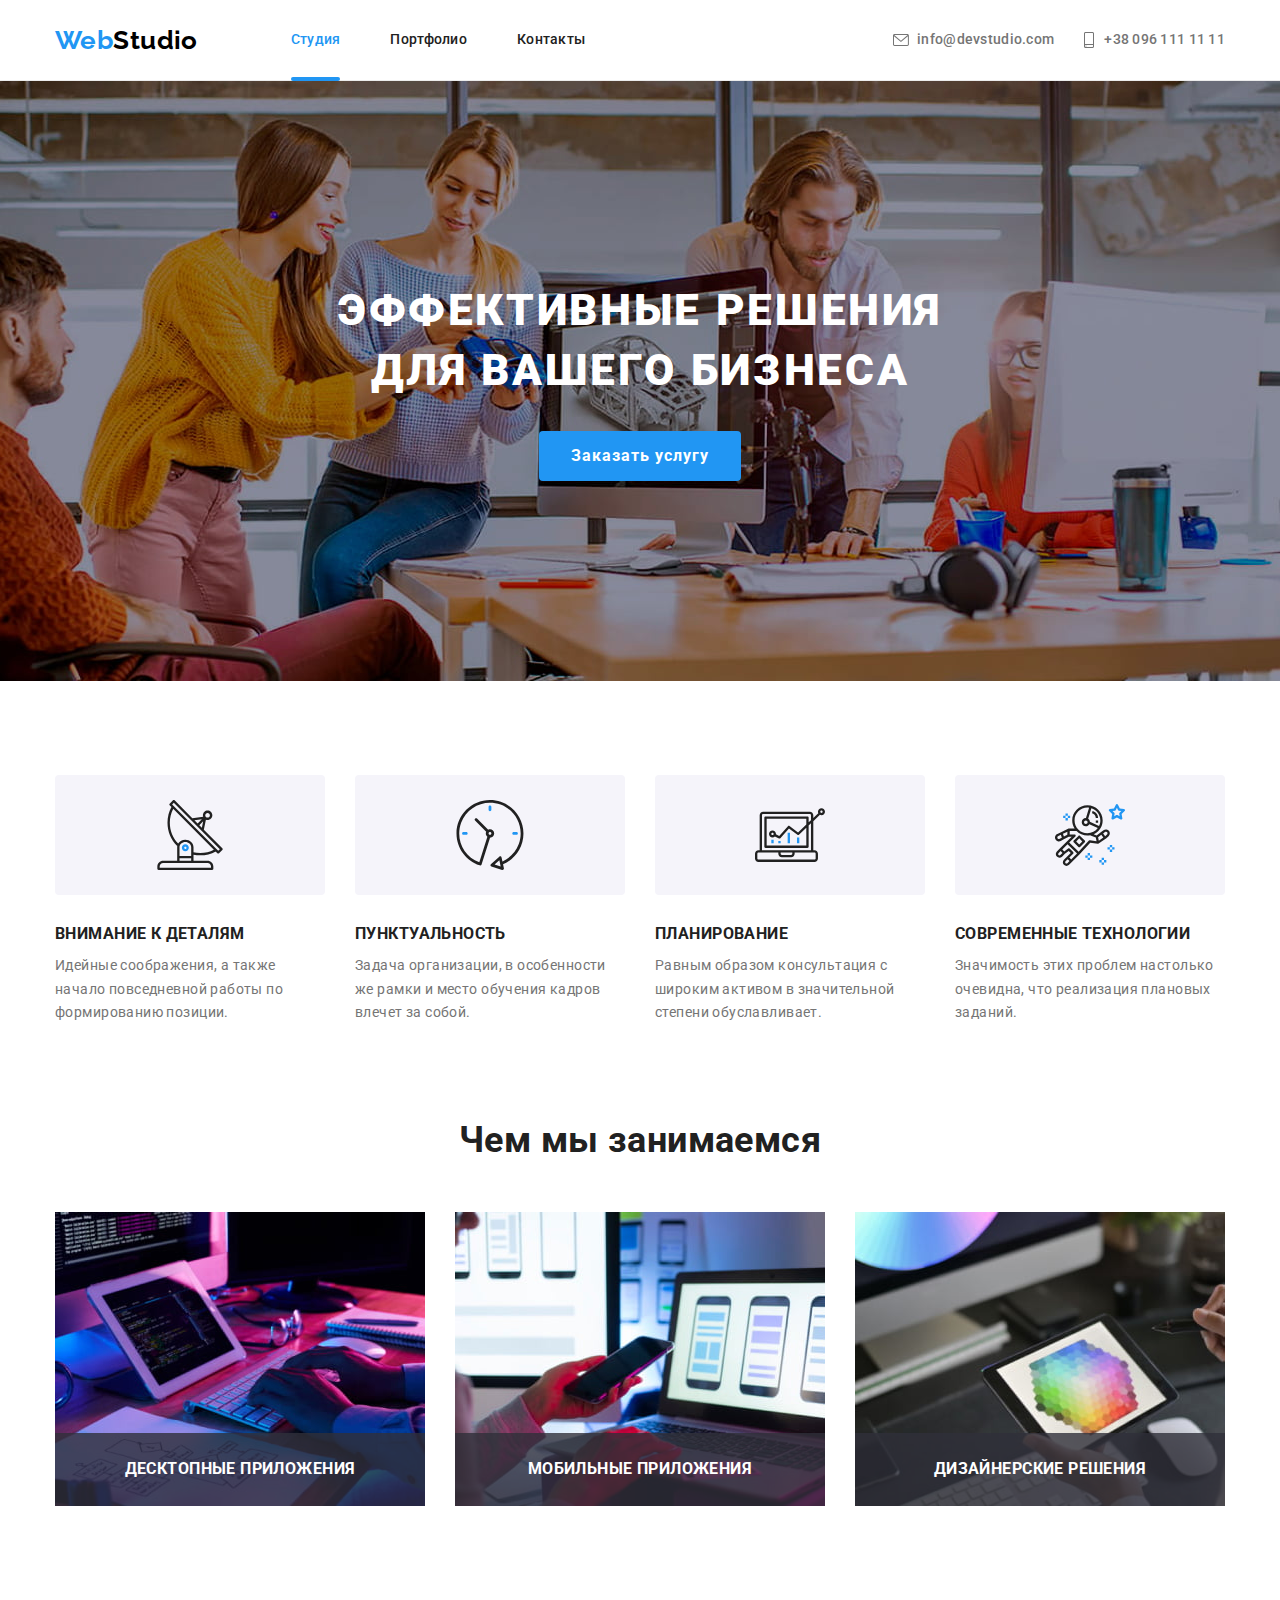
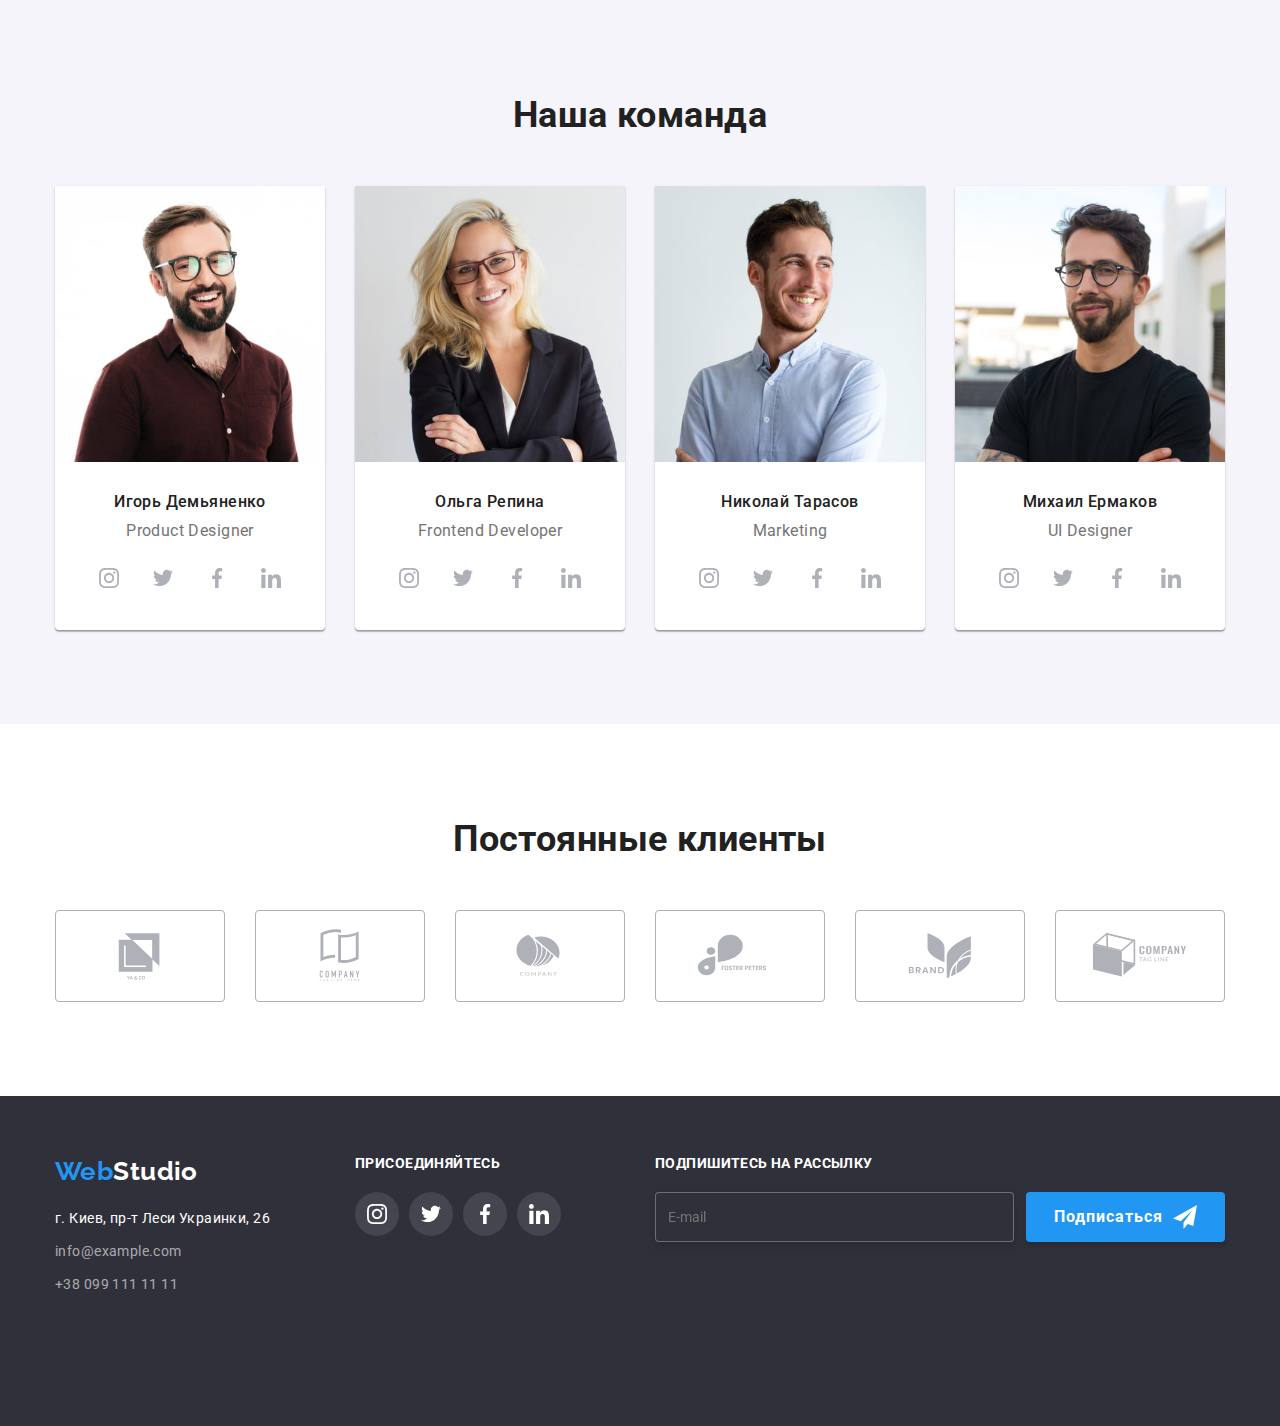
==== commit 5ef5e30e: "Add 100hv for burger menu and footer block width: calc" ====
--- a/index.html
+++ b/index.html
@@ -77,6 +77,7 @@
                 class="social-menu__link"
                 href="https://instagram.com"
                 target="_blank"
+                rel="noopener noreferrer"
                 >Instagram</a
               >
             </li>
@@ -85,6 +86,7 @@
                 class="social-menu__link"
                 href="https://twitter.com"
                 target="_blank"
+                rel="noopener noreferrer"
                 >Twitter</a
               >
             </li>
@@ -93,6 +95,7 @@
                 class="social-menu__link"
                 href="https://facebook.com"
                 target="_blank"
+                rel="noopener noreferrer"
                 >Facebook</a
               >
             </li>
@@ -101,6 +104,7 @@
                 class="social-menu__link"
                 href="https://linkedin.com"
                 target="_blank"
+                rel="noopener noreferrer"
                 >LinkedIn</a
               >
             </li>
@@ -264,6 +268,9 @@
                     class="social-contact__link link"
                     href="https://instagram.com"
                     target="_blank"
+                    rel="noopener noreferrer"
+                    aria-label="instagram"
+                    title="Instagram"
                   >
                     <svg class="social-contact__icon" width="20" height="20">
                       <use href="./img/icons.svg#instagram"></use>
@@ -276,6 +283,9 @@
                     class="social-contact__link link"
                     href="https://twitter.com"
                     target="_blank"
+                    rel="noopener noreferrer"
+                    aria-label="twitter"
+                    title="Twitter"
                   >
                     <svg class="social-contact__icon" width="20" height="20">
                       <use href="./img/icons.svg#twitter"></use>
@@ -288,6 +298,9 @@
                     class="social-contact__link link"
                     href="https://facebook.com"
                     target="_blank"
+                    rel="noopener noreferrer"
+                    aria-label="facebook"
+                    title="Facebook"
                   >
                     <svg class="social-contact__icon" width="20" height="20">
                       <use href="./img/icons.svg#facebook"></use>
@@ -300,6 +313,9 @@
                     class="social-contact__link link"
                     href="https://linkedin.com"
                     target="_blank"
+                    rel="noopener noreferrer"
+                    aria-label="linkedin"
+                    title="LinkedIn"
                   >
                     <svg class="social-contact__icon" width="20" height="20">
                       <use href="./img/icons.svg#linkedin"></use>
@@ -330,6 +346,9 @@
                     class="social-contact__link link"
                     href="https://instagram.com"
                     target="_blank"
+                    rel="noopener noreferrer"
+                    aria-label="instagram"
+                    title="Instagram"
                   >
                     <svg class="social-contact__icon" width="20" height="20">
                       <use href="./img/icons.svg#instagram"></use>
@@ -342,6 +361,9 @@
                     class="social-contact__link link"
                     href="https://twitter.com"
                     target="_blank"
+                    rel="noopener noreferrer"
+                    aria-label="twitter"
+                    title="Twitter"
                   >
                     <svg class="social-contact__icon" width="20" height="20">
                       <use href="./img/icons.svg#twitter"></use>
@@ -354,6 +376,9 @@
                     class="social-contact__link link"
                     href="https://facebook.com"
                     target="_blank"
+                    rel="noopener noreferrer"
+                    aria-label="facebook"
+                    title="Facebook"
                   >
                     <svg class="social-contact__icon" width="20" height="20">
                       <use href="./img/icons.svg#facebook"></use>
@@ -366,6 +391,9 @@
                     class="social-contact__link link"
                     href="https://linkedin.com"
                     target="_blank"
+                    rel="noopener noreferrer"
+                    aria-label="linkedin"
+                    title="LinkedIn"
                   >
                     <svg class="social-contact__icon" width="20" height="20">
                       <use href="./img/icons.svg#linkedin"></use>
@@ -396,6 +424,9 @@
                     class="social-contact__link link"
                     href="https://instagram.com"
                     target="_blank"
+                    rel="noopener noreferrer"
+                    aria-label="instagram"
+                    title="Instagram"
                   >
                     <svg class="social-contact__icon" width="20" height="20">
                       <use href="./img/icons.svg#instagram"></use>
@@ -408,6 +439,9 @@
                     class="social-contact__link link"
                     href="https://twitter.com"
                     target="_blank"
+                    rel="noopener noreferrer"
+                    aria-label="twitter"
+                    title="Twitter"
                   >
                     <svg class="social-contact__icon" width="20" height="20">
                       <use href="./img/icons.svg#twitter"></use>
@@ -420,6 +454,9 @@
                     class="social-contact__link link"
                     href="https://facebook.com"
                     target="_blank"
+                    rel="noopener noreferrer"
+                    aria-label="facebook"
+                    title="Facebook"
                   >
                     <svg class="social-contact__icon" width="20" height="20">
                       <use href="./img/icons.svg#facebook"></use>
@@ -432,6 +469,9 @@
                     class="social-contact__link link"
                     href="https://linkedin.com"
                     target="_blank"
+                    rel="noopener noreferrer"
+                    aria-label="linkedin"
+                    title="LinkedIn"
                   >
                     <svg class="social-contact__icon" width="20" height="20">
                       <use href="./img/icons.svg#linkedin"></use>
@@ -462,6 +502,9 @@
                     class="social-contact__link link"
                     href="https://instagram.com"
                     target="_blank"
+                    rel="noopener noreferrer"
+                    aria-label="instagram"
+                    title="Instagram"
                   >
                     <svg class="social-contact__icon" width="20" height="20">
                       <use href="./img/icons.svg#instagram"></use>
@@ -474,6 +517,9 @@
                     class="social-contact__link link"
                     href="https://twitter.com"
                     target="_blank"
+                    rel="noopener noreferrer"
+                    aria-label="twitter"
+                    title="Twitter"
                   >
                     <svg class="social-contact__icon" width="20" height="20">
                       <use href="./img/icons.svg#twitter"></use>
@@ -486,6 +532,9 @@
                     class="social-contact__link link"
                     href="https://facebook.com"
                     target="_blank"
+                    rel="noopener noreferrer"
+                    aria-label="facebook"
+                    title="Facebook"
                   >
                     <svg class="social-contact__icon" width="20" height="20">
                       <use href="./img/icons.svg#facebook"></use>
@@ -498,6 +547,9 @@
                     class="social-contact__link link"
                     href="https://linkedin.com"
                     target="_blank"
+                    rel="noopener noreferrer"
+                    aria-label="linkedin"
+                    title="LinkedIn"
                   >
                     <svg class="social-contact__icon" width="20" height="20">
                       <use href="./img/icons.svg#linkedin"></use>
@@ -515,7 +567,12 @@
           <h2 class="secondary-titles">Постоянные клиенты</h2>
           <ul class="clients">
             <li class="clients__item">
-              <a class="clients__link link" href="./">
+              <a
+                class="clients__link link"
+                href="./"
+                aria-label="ya & co"
+                title="YA & CO"
+              >
                 <svg class="clients__icon" width="106" height="60">
                   <use href="./img/icons.svg#co1"></use>
                 </svg>
@@ -523,7 +580,12 @@
             </li>
 
             <li class="clients__item">
-              <a class="clients__link link" href="./">
+              <a
+                class="clients__link link"
+                href="./"
+                aria-label="company tagline here"
+                title="COMPANY TAGLINE HERE"
+              >
                 <svg class="clients__icon" width="106" height="60">
                   <use href="./img/icons.svg#co2"></use>
                 </svg>
@@ -531,7 +593,12 @@
             </li>
 
             <li class="clients__item">
-              <a class="clients__link link" href="./">
+              <a
+                class="clients__link link"
+                href="./"
+                aria-label="coconut company"
+                title="COCONUT COMPANY"
+              >
                 <svg class="clients__icon" width="106" height="60">
                   <use href="./img/icons.svg#co3"></use>
                 </svg>
@@ -539,7 +606,12 @@
             </li>
 
             <li class="clients__item">
-              <a class="clients__link link" href="./">
+              <a
+                class="clients__link link"
+                href="./"
+                aria-label="foster peters"
+                title="FOSTER PETERS"
+              >
                 <svg class="clients__icon" width="106" height="60">
                   <use href="./img/icons.svg#co4"></use>
                 </svg>
@@ -547,7 +619,12 @@
             </li>
 
             <li class="clients__item">
-              <a class="clients__link link" href="./">
+              <a
+                class="clients__link link"
+                href="./"
+                aria-label="brand"
+                title="BRAND CO"
+              >
                 <svg class="clients__icon" width="106" height="60">
                   <use href="./img/icons.svg#co5"></use>
                 </svg>
@@ -555,7 +632,12 @@
             </li>
 
             <li class="clients__item">
-              <a class="clients__link link" href="./">
+              <a
+                class="clients__link link"
+                href="./"
+                aria-label="company tag line"
+                title="COMPANY TAG LINE"
+              >
                 <svg class="clients__icon" width="106" height="60">
                   <use href="./img/icons.svg#co6"></use>
                 </svg>
@@ -568,89 +650,107 @@
     <!-- Подвал страницы -->
     <footer class="footer">
       <div class="container footer__container--flex">
-        <!-- About us section -->
-        <div class="about-us">
-          <!-- Footer logo -->
-          <a class="logo__footer logo" href="/"
-            ><span class="logo__accent">Web</span>Studio</a
-          >
-          <!-- Our address and contacts-->
-          <address class="address">
-            <ul class="address__list">
-              <li class="address__item">
+        <div class="footer-left-side">
+          <!-- About us section -->
+          <div class="about-us">
+            <!-- Footer logo -->
+            <a class="logo__footer logo" href="/"
+              ><span class="logo__accent">Web</span>Studio</a
+            >
+            <!-- Our address and contacts-->
+            <address class="address">
+              <ul class="address__list">
+                <li class="address__item">
+                  <a
+                    class="address__location"
+                    href="https://goo.gl/maps/nL9pkd665aWA4ZFbA"
+                    target="_blank"
+                    rel="noopener noreferrer"
+                    title="Посмотреть на google.maps"
+                    >г. Киев, пр-т Леси Украинки, 26</a
+                  >
+                </li>
+                <li>
+                  <a
+                    class="address__contacts link"
+                    href="mailto:info@example.com"
+                    >info@example.com</a
+                  >
+                </li>
+
+                <li>
+                  <a class="address__contacts link" href="tel:+380991111111"
+                    >+38 099 111 11 11</a
+                  >
+                </li>
+              </ul>
+            </address>
+          </div>
+          <!-- Join us column -->
+          <div class="join-us">
+            <p class="footer-titles">Присоединяйтесь</p>
+            <ul class="social-contacts">
+              <li class="social-contacts__item">
                 <a
-                  class="address__location"
-                  href="https://goo.gl/maps/nL9pkd665aWA4ZFbA"
+                  class="social-contacts__link link"
+                  href="https://instagram.com"
                   target="_blank"
-                  >г. Киев, пр-т Леси Украинки, 26</a
+                  rel="noopener noreferrer"
+                  aria-label="instagram"
+                  title="Instagram"
                 >
+                  <svg class="social-contacts__icon" width="20" height="20">
+                    <use href="./img/icons.svg#instagram"></use>
+                  </svg>
+                </a>
               </li>
-              <li>
-                <a class="address__contacts link" href="mailto:info@example.com"
-                  >info@example.com</a
+
+              <li class="social-contacts__item">
+                <a
+                  class="social-contacts__link link"
+                  href="https://twitter.com"
+                  target="_blank"
+                  rel="noopener noreferrer"
+                  aria-label="twitter"
+                  title="Twitter"
                 >
+                  <svg class="social-contacts__icon" width="20" height="20">
+                    <use href="./img/icons.svg#twitter"></use>
+                  </svg>
+                </a>
               </li>
 
-              <li>
-                <a class="address__contacts link" href="tel:+380991111111"
-                  >+38 099 111 11 11</a
+              <li class="social-contacts__item">
+                <a
+                  class="social-contacts__link link"
+                  href="https://facebook.com"
+                  target="_blank"
+                  rel="noopener noreferrer"
+                  aria-label="facebook"
+                  title="Facebook"
                 >
+                  <svg class="social-contacts__icon" width="20" height="20">
+                    <use href="./img/icons.svg#facebook"></use>
+                  </svg>
+                </a>
+              </li>
+
+              <li class="social-contacts__item">
+                <a
+                  class="social-contacts__link link"
+                  href="https://linkedin.com"
+                  target="_blank"
+                  rel="noopener noreferrer"
+                  aria-label="linkedin"
+                  title="LinkedIn"
+                >
+                  <svg class="social-contacts__icon" width="20" height="20">
+                    <use href="./img/icons.svg#linkedin"></use>
+                  </svg>
+                </a>
               </li>
             </ul>
-          </address>
-        </div>
-        <!-- Join us column -->
-        <div class="join-us">
-          <p class="footer-titles">Присоединяйтесь</p>
-          <ul class="social-contacts">
-            <li class="social-contacts__item">
-              <a
-                class="social-contacts__link link"
-                href="https://instagram.com"
-                target="_blank"
-              >
-                <svg class="social-contacts__icon" width="20" height="20">
-                  <use href="./img/icons.svg#instagram"></use>
-                </svg>
-              </a>
-            </li>
-
-            <li class="social-contacts__item">
-              <a
-                class="social-contacts__link link"
-                href="https://twitter.com"
-                target="_blank"
-              >
-                <svg class="social-contacts__icon" width="20" height="20">
-                  <use href="./img/icons.svg#twitter"></use>
-                </svg>
-              </a>
-            </li>
-
-            <li class="social-contacts__item">
-              <a
-                class="social-contacts__link link"
-                href="https://facebook.com"
-                target="_blank"
-              >
-                <svg class="social-contacts__icon" width="20" height="20">
-                  <use href="./img/icons.svg#facebook"></use>
-                </svg>
-              </a>
-            </li>
-
-            <li class="social-contacts__item">
-              <a
-                class="social-contacts__link link"
-                href="https://linkedin.com"
-                target="_blank"
-              >
-                <svg class="social-contacts__icon" width="20" height="20">
-                  <use href="./img/icons.svg#linkedin"></use>
-                </svg>
-              </a>
-            </li>
-          </ul>
+          </div>
         </div>
         <!-- Subscription column -->
         <div class="subscription">
--- a/css/main.min.css
+++ b/css/main.min.css
@@ -1 +1 @@
-@import"https://fonts.googleapis.com/css2?family=Raleway:wght@700&family=Roboto:wght@400;500;700;900&display=swap";/*! modern-normalize v1.0.0 | MIT License | https://github.com/sindresorhus/modern-normalize */*,*::before,*::after{-webkit-box-sizing:border-box;box-sizing:border-box}:root{-moz-tab-size:4;-o-tab-size:4;tab-size:4}html{line-height:1.15;-webkit-text-size-adjust:100%}body{margin:0}body{font-family:system-ui,-apple-system,"Segoe UI",Roboto,Helvetica,Arial,sans-serif,"Apple Color Emoji","Segoe UI Emoji"}hr{height:0;color:inherit}abbr[title]{-webkit-text-decoration:underline dotted;text-decoration:underline dotted}b,strong{font-weight:bolder}code,kbd,samp,pre{font-family:ui-monospace,SFMono-Regular,Consolas,"Liberation Mono",Menlo,monospace;font-size:1em}small{font-size:80%}sub,sup{font-size:75%;line-height:0;position:relative;vertical-align:baseline}sub{bottom:-0.25em}sup{top:-0.5em}table{text-indent:0;border-color:inherit}button,input,optgroup,select,textarea{font-family:inherit;font-size:100%;line-height:1.15;margin:0}button,select{text-transform:none}button,[type=button],[type=reset],[type=submit]{-webkit-appearance:button}::-moz-focus-inner{border-style:none;padding:0}:-moz-focusring{outline:1px dotted ButtonText}:-moz-ui-invalid{box-shadow:none}legend{padding:0}progress{vertical-align:baseline}::-webkit-inner-spin-button,::-webkit-outer-spin-button{height:auto}[type=search]{-webkit-appearance:textfield;outline-offset:-2px}::-webkit-search-decoration{-webkit-appearance:none}::-webkit-file-upload-button{-webkit-appearance:button;font:inherit}summary{display:list-item}* h1,h2,h3,h4,h5,h6,p,ul{margin:0;padding:0}img{display:block;max-width:100%;height:auto}body{background-color:#fff;color:#757575;font-family:Roboto,sans-serif;font-size:14px;line-height:1.71;letter-spacing:.03em}body.modal-open{overflow:hidden}.example,.filter,.social-contacts,.clients,.social-contact,.our-team__list,.services,.features,.social-menu,.site-nav{list-style:none}.section{padding-top:60px;padding-bottom:60px}@media screen and (min-width: 1200px){.section{padding-top:94px;padding-bottom:94px}}.container{margin-left:auto;margin-right:auto;padding-left:15px;padding-right:15px}@media screen and (min-width: 480px){.container{width:480px}}@media screen and (min-width: 768px){.container{width:768px}}@media screen and (min-width: 1200px){.container{width:1200px}}.secondary-titles{margin-bottom:30px;color:#212121;font-weight:700;font-size:28px;line-height:1.18;text-align:center}@media screen and (min-width: 1200px){.secondary-titles{margin-bottom:50px;font-size:36px;line-height:1.17}}.header{position:relative;border-bottom:1px solid #ececec}.header__container{display:-webkit-box;display:-ms-flexbox;display:flex;-webkit-box-align:center;-ms-flex-align:center;align-items:center}@media screen and (min-width: 768px){.header__container{-webkit-box-pack:justify;-ms-flex-pack:justify;justify-content:space-between}}@media screen and (min-width: 1200px){.header__container{-webkit-box-pack:start;-ms-flex-pack:start;justify-content:flex-start}}.logo{color:#000;font-family:Raleway,sans-serif;font-weight:700;font-size:24px;line-height:1.17;text-decoration:none}.logo__accent{color:#2196f3}@media screen and (min-width: 1200px){.logo{margin-right:93px;font-size:26px;line-height:1.19}}.menu-button{display:-webkit-inline-box;display:-ms-inline-flexbox;display:inline-flex;margin-left:auto;padding:0;border:none;background-color:transparent;padding-top:10px;padding-bottom:10px;z-index:3}.menu-button .menu-button__icon-cross{display:none}.menu-button.is-open .menu-button__icon-cross{display:block}.menu-button.is-open .menu-button__icon-menu{display:none}@media screen and (min-width: 768px){.menu-button{display:none}}@media screen and (max-width: 767px){.header-wrapper{display:none;position:absolute;top:0;left:0;width:100%;height:796px;padding:48px 40px;background-color:#fff;overflow-y:scroll;z-index:2}.header-wrapper.is-open{display:block}}@media screen and (min-width: 768px){.header-wrapper{display:-webkit-box;display:-ms-flexbox;display:flex;-webkit-box-align:center;-ms-flex-align:center;align-items:center}}@media screen and (min-width: 1200px){.header-wrapper{display:contents}}@media screen and (max-width: 767px){.main-nav{margin-bottom:302px}}@media screen and (min-width: 768px){.main-nav{margin-right:84px}}@media screen and (min-width: 768px){.site-nav{display:-webkit-box;display:-ms-flexbox;display:flex}}@media screen and (max-width: 767px){.site-nav__item:not(:last-child){margin-bottom:32px}}@media screen and (min-width: 768px){.site-nav__item:not(:first-child){margin-left:50px}}.site-nav__link{position:relative;color:#212121;font-weight:500;font-size:40px;line-height:1.18;letter-spacing:.02em;text-decoration:none;-webkit-transition:color 250ms cubic-bezier(0.4, 0, 0.2, 1);transition:color 250ms cubic-bezier(0.4, 0, 0.2, 1)}.site-nav__link:hover,.site-nav__link:focus{color:#2196f3}.site-nav__link--current{color:#2196f3}@media screen and (min-width: 768px){.site-nav__link{display:block;padding-top:32px;padding-bottom:32px;font-size:14px;line-height:1.14}.site-nav__link--current::after{content:"";position:absolute;bottom:0;left:0;-webkit-transform:translateY(1px);transform:translateY(1px);width:100%;height:4px;border-radius:2px;background-color:#2196f3}}.contacts{display:-webkit-box;display:-ms-flexbox;display:flex;-webkit-box-orient:vertical;-webkit-box-direction:normal;-ms-flex-direction:column;flex-direction:column;-webkit-box-align:start;-ms-flex-align:start;align-items:flex-start}@media screen and (min-width: 768px){.contacts{-webkit-box-orient:vertical;-webkit-box-direction:reverse;-ms-flex-direction:column-reverse;flex-direction:column-reverse;margin-left:auto}}@media screen and (min-width: 1200px){.contacts{-webkit-box-orient:horizontal;-webkit-box-direction:reverse;-ms-flex-direction:row-reverse;flex-direction:row-reverse;-webkit-box-align:center;-ms-flex-align:center;align-items:center}}.contacts__link-tel{display:inline-block;margin-bottom:32px;font-weight:500;font-size:34px;line-height:1.18;letter-spacing:.02em;color:#2196f3;text-decoration:none}@media screen and (min-width: 768px){.contacts__link-tel{margin-bottom:0;font-size:12px;line-height:1.17;color:#757575;-webkit-transition:color 250ms cubic-bezier(0.4, 0, 0.2, 1);transition:color 250ms cubic-bezier(0.4, 0, 0.2, 1)}.contacts__link-tel:hover,.contacts__link-tel:focus{color:#2196f3}}@media screen and (min-width: 1200px){.contacts__link-tel{display:-webkit-box;display:-ms-flexbox;display:flex;margin-left:30px;font-size:14px;line-height:1.14}}.contacts__link-email{display:-webkit-box;display:-ms-flexbox;display:flex;-webkit-box-align:center;-ms-flex-align:center;align-items:center;margin-bottom:64px;font-weight:500;font-size:24px;line-height:28px;letter-spacing:.02em;color:#757575;text-decoration:none}@media screen and (min-width: 768px){.contacts__link-email{margin-bottom:10px;font-size:12px;line-height:1.17;-webkit-transition:color 250ms cubic-bezier(0.4, 0, 0.2, 1);transition:color 250ms cubic-bezier(0.4, 0, 0.2, 1)}.contacts__link-email:hover,.contacts__link-email:focus{color:#2196f3}}@media screen and (min-width: 1200px){.contacts__link-email{margin-bottom:0;font-size:14px;line-height:1.14}}.contacts__icon-envelope{height:12px;width:16px;margin-right:8px;fill:currentColor}@media screen and (max-width: 767px){.contacts__icon-envelope{display:none}}.contacts__icon-smartphone{height:16px;width:10px;margin-right:8px;fill:currentColor}@media screen and (max-width: 767px){.contacts__icon-smartphone{display:none}}@media screen and (min-width: 1200px){.contacts__icon-smartphone{margin-right:10px}}.social-menu{display:-webkit-box;display:-ms-flexbox;display:flex;margin-top:auto}@media screen and (min-width: 768px){.social-menu{display:none}}.social-menu__link{font-weight:500;font-size:18px;line-height:1.22;letter-spacing:.02em;text-decoration:none;color:#2196f3}.social-menu__link--border::after{content:"";margin-left:10px;margin-right:10px;border-left:1px solid rgba(33,33,33,.2);border-right:1px solid rgba(33,33,33,.2)}.hero{background-color:#2f303a;text-align:center;padding-top:118px;padding-bottom:118px;margin-left:auto;margin-right:auto;background-repeat:no-repeat;background-position:center;max-width:480px;height:400px;background-size:480px 400px;background-image:-webkit-gradient(linear, left top, right top, from(rgba(47, 48, 58, 0.4)), to(rgba(47, 48, 58, 0.4))),url(../../img/hero/mobile-1x.jpg);background-image:linear-gradient(to right, rgba(47, 48, 58, 0.4), rgba(47, 48, 58, 0.4)),url(../../img/hero/mobile-1x.jpg)}@media(min-device-pixel-ratio: 2),(-webkit-min-device-pixel-ratio: 2),(min-resolution: 192dpi),(min-resolution: 2dppx){.hero{background-image:url("../../img/hero/mobile-retina-2x.jpg")}}@media screen and (min-width: 768px){.hero{max-width:768px;background-size:768px 400px;background-image:url(../../img/hero/tablet-1x.jpg)}}@media screen and (min-width: 768px)and (min-device-pixel-ratio: 2),screen and (min-width: 768px)and (-webkit-min-device-pixel-ratio: 2),screen and (min-width: 768px)and (min-resolution: 192dpi),screen and (min-width: 768px)and (min-resolution: 2dppx){.hero{background-image:url("../../img/hero/tablet-retina-2x.jpg")}}@media screen and (min-width: 1200px){.hero{padding-top:200px;padding-bottom:200px;max-width:1600px;height:600px;background-size:1600px 600px;background-image:url(../../img/hero/pc-1x.jpg)}}@media screen and (min-width: 1200px)and (min-device-pixel-ratio: 2),screen and (min-width: 1200px)and (-webkit-min-device-pixel-ratio: 2),screen and (min-width: 1200px)and (min-resolution: 192dpi),screen and (min-width: 1200px)and (min-resolution: 2dppx){.hero{background-image:url("../../img/hero/pc-retina-2x.jpg")}}.hero-title{margin-left:auto;margin-right:auto;max-width:360px;color:#fff;font-weight:900;font-size:26px;line-height:1.62;letter-spacing:.06em;text-transform:uppercase}@media screen and (min-width: 1200px){.hero-title{max-width:700px;font-size:44px;line-height:1.36}}.hero-button{margin-top:30px;padding:10px 32px;border-radius:4px;border-style:hidden;font-family:Roboto,sans-serif;background-color:#2196f3;color:#fff;font-weight:700;font-size:16px;line-height:1.87;letter-spacing:.06em;-webkit-transition:color 250ms cubic-bezier(0.4, 0, 0.2, 1);transition:color 250ms cubic-bezier(0.4, 0, 0.2, 1)}.hero-button:hover,.hero-button:focus{color:#000;cursor:pointer}.features{margin-bottom:-30px}@media screen and (min-width: 768px){.features{display:-webkit-box;display:-ms-flexbox;display:flex;-ms-flex-wrap:wrap;flex-wrap:wrap;margin-left:-30px}}@media screen and (min-width: 1200px){.features{margin-bottom:0}}.features__item{margin-bottom:30px}@media screen and (min-width: 768px){.features__item{margin-left:30px;-ms-flex-preferred-size:calc((100% - 60px) / 2);flex-basis:calc((100% - 60px) / 2)}}@media screen and (min-width: 1200px){.features__item{margin-bottom:0;-ms-flex-preferred-size:calc((100% - 120px) / 4);flex-basis:calc((100% - 120px) / 4)}}.features__icon-wrapper{display:-webkit-box;display:-ms-flexbox;display:flex;-webkit-box-pack:center;-ms-flex-pack:center;justify-content:center;-webkit-box-align:center;-ms-flex-align:center;align-items:center;margin-bottom:30px;width:100%;height:120px;background-color:#f5f4fa;border-radius:4px}.features__icon{width:70px;height:70px}.features__title{margin-bottom:10px;color:#212121;font-weight:700;line-height:1.14;text-transform:uppercase;text-align:center}@media screen and (min-width: 768px){.features__title{text-align:start}}.services-section{padding-top:0}@media screen and (max-width: 1199px){.services-section{display:none}}.services{display:-webkit-box;display:-ms-flexbox;display:flex;-ms-flex-wrap:wrap;flex-wrap:wrap;margin-left:-30px}.services__item{position:relative;margin-left:30px;-ms-flex-preferred-size:calc((100% - 90px) / 3);flex-basis:calc((100% - 90px) / 3)}.services__title{position:absolute;bottom:0;left:0;padding:27px 0;width:100%;background:rgba(47,48,58,.8);font-weight:700;line-height:1.14;text-align:center;text-transform:uppercase;color:#fff}.our-team__section{background-color:#f5f4fa}.our-team__list{margin-bottom:-30px;text-align:center}@media screen and (min-width: 768px){.our-team__list{display:-webkit-box;display:-ms-flexbox;display:flex;-ms-flex-wrap:wrap;flex-wrap:wrap;margin-left:-30px}}.our-team__card{margin-bottom:30px;padding-bottom:30px;border-radius:4px;background-color:#fff;-webkit-box-shadow:0px 1px 3px rgba(0,0,0,.12),0px 1px 1px rgba(0,0,0,.14),0px 2px 1px rgba(0,0,0,.2);box-shadow:0px 1px 3px rgba(0,0,0,.12),0px 1px 1px rgba(0,0,0,.14),0px 2px 1px rgba(0,0,0,.2);border-radius:0px 0px 4px 4px}@media screen and (min-width: 768px){.our-team__card{margin-left:30px;-ms-flex-preferred-size:calc((100% - 60px) / 2);flex-basis:calc((100% - 60px) / 2)}}@media screen and (min-width: 1200px){.our-team__card{-ms-flex-preferred-size:calc((100% - 120px) / 4);flex-basis:calc((100% - 120px) / 4)}}.our-team__picture{margin-bottom:30px}.our-team__name{margin-bottom:10px;color:#212121;font-weight:500;font-size:16px;line-height:1.19}.our-team__position{margin-bottom:16px;font-size:16px;line-height:1.19}.social-contact{display:-webkit-inline-box;display:-ms-inline-flexbox;display:inline-flex}.social-contact__item:not(:last-child){margin-right:10px}.social-contact__link{display:-webkit-box;display:-ms-flexbox;display:flex;-webkit-box-pack:center;-ms-flex-pack:center;justify-content:center;-webkit-box-align:center;-ms-flex-align:center;align-items:center;fill:#afb1b8;height:44px;width:44px;border-radius:50%;border:hidden;-webkit-transition:background-color 250ms cubic-bezier(0.4, 0, 0.2, 1),fill 250ms cubic-bezier(0.4, 0, 0.2, 1);transition:background-color 250ms cubic-bezier(0.4, 0, 0.2, 1),fill 250ms cubic-bezier(0.4, 0, 0.2, 1)}.social-contact__link:hover,.social-contact__link:focus{background-color:#2196f3;fill:#fff}.clients{display:-webkit-box;display:-ms-flexbox;display:flex;-ms-flex-wrap:wrap;flex-wrap:wrap;margin-left:-30px;margin-bottom:-30px}@media screen and (min-width: 1200px){.clients{margin-bottom:0}}.clients__item{margin-left:30px;margin-bottom:30px;-ms-flex-preferred-size:calc((100% - 60px) / 2);flex-basis:calc((100% - 60px) / 2)}@media screen and (min-width: 768px){.clients__item{-ms-flex-preferred-size:calc((100% - 90px) / 3);flex-basis:calc((100% - 90px) / 3)}}@media screen and (min-width: 1200px){.clients__item{margin-bottom:0;-ms-flex-preferred-size:calc((100% - 180px) / 6);flex-basis:calc((100% - 180px) / 6)}}.clients__link{display:-webkit-box;display:-ms-flexbox;display:flex;-webkit-box-pack:center;-ms-flex-pack:center;justify-content:center;-webkit-box-align:center;-ms-flex-align:center;align-items:center;height:92px;fill:#afb1b8;border:1px solid #afb1b8;border-radius:4px;-webkit-transition:border-color 250ms cubic-bezier(0.4, 0, 0.2, 1),fill 250ms cubic-bezier(0.4, 0, 0.2, 1);transition:border-color 250ms cubic-bezier(0.4, 0, 0.2, 1),fill 250ms cubic-bezier(0.4, 0, 0.2, 1)}.clients__link:hover,.clients__link:focus{border-color:#2196f3;fill:#2196f3}.footer{text-align:center;background-color:#2f303a}@media screen and (min-width: 1200px){.footer{text-align:start}}.footer__container--flex{display:-webkit-box;display:-ms-flexbox;display:flex;-webkit-box-orient:vertical;-webkit-box-direction:normal;-ms-flex-direction:column;flex-direction:column;padding-top:60px;padding-bottom:60px}@media screen and (min-width: 768px){.footer__container--flex{-webkit-box-orient:horizontal;-webkit-box-direction:normal;-ms-flex-direction:row;flex-direction:row;-ms-flex-wrap:wrap;flex-wrap:wrap;-webkit-box-pack:center;-ms-flex-pack:center;justify-content:center;-webkit-box-align:baseline;-ms-flex-align:baseline;align-items:baseline}}@media screen and (min-width: 1200px){.footer__container--flex{-webkit-box-pack:justify;-ms-flex-pack:justify;justify-content:space-between}}.about-us{margin-right:auto;margin-left:auto;width:231px;margin-bottom:60px}@media screen and (min-width: 1200px){.about-us{margin-left:0;margin-right:0}}.logo__footer{display:block;margin-bottom:20px;text-align:center;color:#fff}.address__list{list-style:none;font-style:normal}.address__location{display:inline-block;margin-bottom:8px;color:#fff;text-decoration:none;-webkit-transition:color 250ms cubic-bezier(0.4, 0, 0.2, 1);transition:color 250ms cubic-bezier(0.4, 0, 0.2, 1)}.address__location:hover,.address__location:focus{color:#2196f3}@media screen and (min-width: 1200px){.address__location{margin-bottom:9px}}.address__contacts{display:block;margin-bottom:8px;color:rgba(255,255,255,.6);text-decoration:none;-webkit-transition:color 250ms cubic-bezier(0.4, 0, 0.2, 1);transition:color 250ms cubic-bezier(0.4, 0, 0.2, 1)}.address__contacts:hover,.address__contacts:focus{color:#2196f3}@media screen and (min-width: 1200px){.address__contacts{margin-bottom:9px}}.join-us{margin-right:auto;margin-left:auto;width:206px;margin-bottom:60px}@media screen and (min-width: 1200px){.join-us{margin-right:0;margin-left:0}}.footer-titles{margin-bottom:20px;font-weight:700;line-height:1.14;text-transform:uppercase;color:#fff}.social-contacts{display:-webkit-inline-box;display:-ms-inline-flexbox;display:inline-flex}.social-contacts__item:not(:last-child){margin-right:10px}.social-contacts__link{display:-webkit-box;display:-ms-flexbox;display:flex;-webkit-box-pack:center;-ms-flex-pack:center;justify-content:center;-webkit-box-align:center;-ms-flex-align:center;align-items:center;fill:#fff;background-color:rgba(255,255,255,.1);width:44px;height:44px;border-radius:50%;border:hidden;-webkit-transition:background-color 250ms cubic-bezier(0.4, 0, 0.2, 1);transition:background-color 250ms cubic-bezier(0.4, 0, 0.2, 1)}.social-contacts__link:hover,.social-contacts__link:focus{background-color:#2196f3}.subscription{width:100%}@media screen and (min-width: 768px)and (max-width: 1199px){.subscription{width:450px}}@media screen and (min-width: 1200px){.subscription{width:570px}}.subscription-form{display:-webkit-box;display:-ms-flexbox;display:flex;-webkit-box-orient:vertical;-webkit-box-direction:normal;-ms-flex-direction:column;flex-direction:column}@media screen and (min-width: 1200px){.subscription-form{-webkit-box-orient:horizontal;-webkit-box-direction:normal;-ms-flex-direction:row;flex-direction:row}}@media screen and (min-width: 1200px){.subscription-form__label{-webkit-box-flex:1;-ms-flex-positive:1;flex-grow:1;margin-right:12px}}.subscription-form__input{margin-bottom:20px;padding-left:12px;background-color:#2f303a;border:1px solid rgba(255,255,255,.3);-webkit-filter:drop-shadow(0px 4px 4px rgba(0, 0, 0, 0.15));filter:drop-shadow(0px 4px 4px rgba(0, 0, 0, 0.15));border-radius:4px;height:50px;width:100%;color:#fff;-webkit-transition:border 250ms cubic-bezier(0.4, 0, 0.2, 1);transition:border 250ms cubic-bezier(0.4, 0, 0.2, 1)}.subscription-form__input:focus-within,.subscription-form__input:hover{border:1px solid #2196f3;outline:none}@media screen and (min-width: 1200px){.subscription-form__input{margin-bottom:0}}.subscription-button{margin-right:auto;margin-left:auto;background-color:#2196f3;padding:10px 28px;-webkit-box-shadow:0px 4px 4px rgba(0,0,0,.15);box-shadow:0px 4px 4px rgba(0,0,0,.15);border-radius:4px;border:none;font-weight:700;font-size:16px;line-height:1.87;display:-webkit-box;display:-ms-flexbox;display:flex;-webkit-box-align:center;-ms-flex-align:center;align-items:center;text-align:center;letter-spacing:.06em;color:#fff;cursor:pointer}.subscription-button__icon{margin-left:10px}.backdrop.backdrop--is-hidden{visibility:hidden;opacity:0;pointer-events:none}.backdrop{position:fixed;top:0;left:0;width:100%;height:100%;background-color:rgba(0,0,0,.2);-webkit-transition:opacity 250ms linear;transition:opacity 250ms linear;padding:94px 15px;overflow-y:scroll;z-index:4}.modal{-webkit-transition:-webkit-transform 250ms linear;transition:-webkit-transform 250ms linear;transition:transform 250ms linear;transition:transform 250ms linear, -webkit-transform 250ms linear;padding:40px;max-width:450px;max-height:609px;background-color:#fff}.backdrop--is-hidden .modal{-webkit-transform:translate(-50%, -50%) scale(0.4);transform:translate(-50%, -50%) scale(0.4)}@media screen and (min-width: 480px){.modal{position:absolute;top:50%;left:50%;width:450px;max-width:none;max-height:none;-webkit-transform:translate(-50%, -50%) scale(1);transform:translate(-50%, -50%) scale(1)}}@media screen and (min-width: 1200px){.modal{width:528px;height:581px}}.close-button{position:absolute;right:8px;top:8px;padding:0;-webkit-box-sizing:border-box;box-sizing:border-box;width:30px;height:30px;border:1px solid rgba(0,0,0,.1);border-radius:50%;background-color:#fff;cursor:pointer}.close-button__icon{display:-webkit-inline-box;display:-ms-inline-flexbox;display:inline-flex;position:relative;top:2px;width:18px;height:18px}.close-button:focus .close-button__icon,.close-button:hover .close-button__icon{fill:#2196f3;-webkit-transition:fill 250ms cubic-bezier(0.4, 0, 0.2, 1);transition:fill 250ms cubic-bezier(0.4, 0, 0.2, 1)}.modal__title{margin-bottom:12px;color:#212121;font-weight:700;font-size:20px;line-height:1.15;text-align:center}.form-field{margin-bottom:10px}.form-field__label{display:block;margin-bottom:4px;font-size:12px;line-height:1.17;letter-spacing:.01em}.form-field__input-area{position:relative}.form-field__icon{position:absolute;width:18px;height:18px;top:50%;left:12px;pointer-events:none;-webkit-transform:translateY(-50%);transform:translateY(-50%);fill:#212121;-webkit-transition:fill 250ms cubic-bezier(0.4, 0, 0.2, 1);transition:fill 250ms cubic-bezier(0.4, 0, 0.2, 1)}.form-field__input-area:focus-within .form-field__icon,.form-field__input-area:hover .form-field__icon{fill:#2196f3}.form-field__input{width:100%;height:40px;padding-left:42px;border:1px solid rgba(33,33,33,.2);-webkit-box-sizing:border-box;box-sizing:border-box;border-radius:4px;-webkit-transition:border 250ms cubic-bezier(0.4, 0, 0.2, 1);transition:border 250ms cubic-bezier(0.4, 0, 0.2, 1)}.form-field__input:focus-within,.form-field__input:hover{border:1px solid #2196f3;outline:none}.form-field__comment-input{-webkit-box-sizing:border-box;box-sizing:border-box;padding:12px 16px;width:100%;resize:none;border:1px solid rgba(33,33,33,.2);border-radius:4px;-webkit-transition:border 250ms cubic-bezier(0.4, 0, 0.2, 1);transition:border 250ms cubic-bezier(0.4, 0, 0.2, 1)}.form-field__comment-input:focus-within,.form-field__comment-input:hover{border:1px solid #2196f3;outline:none}.agreement-field{position:relative;margin-bottom:30px;margin-left:22px;font-size:12px;line-height:1.17}@media screen and (min-width: 1200px){.agreement-field{margin-left:32px;font-size:14px;line-height:1.71}}.agreement-field__label{position:relative}.agreement-field__input{position:absolute;overflow:hidden;clip:rect(0 0 0 0);width:16px;height:15px}.agreement-field__icon{-webkit-box-sizing:border-box;box-sizing:border-box;position:absolute;top:0;left:-22px;fill:#fff;stroke:#fff;width:16px;height:15px;border:2px solid #212121;border-radius:4px;-webkit-transition:border-color 250ms cubic-bezier(0.4, 0, 0.2, 1),background-color 250ms cubic-bezier(0.4, 0, 0.2, 1);transition:border-color 250ms cubic-bezier(0.4, 0, 0.2, 1),background-color 250ms cubic-bezier(0.4, 0, 0.2, 1)}.agreement-field__input:checked+.agreement-field__icon{border-color:#2196f3;background-color:#2196f3}.agreement-field__link{color:#2196f3}.modal-submit{display:-webkit-box;display:-ms-flexbox;display:flex;-webkit-box-pack:center;-ms-flex-pack:center;justify-content:center}.modal-submit__button{display:-webkit-box;display:-ms-flexbox;display:flex;-webkit-box-align:center;-ms-flex-align:center;align-items:center;text-align:center;padding:10px 55px;font-weight:bold;font-size:16px;line-height:1.87;color:#fff;background-color:#2196f3;letter-spacing:.06em;-webkit-box-shadow:0px 4px 4px rgba(0,0,0,.15);box-shadow:0px 4px 4px rgba(0,0,0,.15);border-radius:4px;border:hidden;cursor:pointer}.filter{display:-webkit-box;display:-ms-flexbox;display:flex;-ms-flex-wrap:wrap;flex-wrap:wrap;margin-bottom:40px}@media screen and (min-width: 768px){.filter{margin-bottom:30px;-webkit-box-pack:center;-ms-flex-pack:center;justify-content:center}}@media screen and (min-width: 1200px){.filter{margin-bottom:50px}}@media screen and (max-width: 767px){.filter__item{margin-bottom:15px}}.filter__item:not(:last-child){margin-right:8px}.filter__button{padding:6px 22px;font-family:Roboto,sans-serif;color:#212121;background-color:#f5f4fa;font-weight:500;font-size:16px;line-height:1.62;letter-spacing:.03em;text-align:center;cursor:pointer;border-radius:4px;border-style:hidden;-webkit-transition:color 250ms cubic-bezier(0.4, 0, 0.2, 1),background-color 250ms cubic-bezier(0.4, 0, 0.2, 1),-webkit-box-shadow 250ms cubic-bezier(0.4, 0, 0.2, 1);transition:color 250ms cubic-bezier(0.4, 0, 0.2, 1),background-color 250ms cubic-bezier(0.4, 0, 0.2, 1),-webkit-box-shadow 250ms cubic-bezier(0.4, 0, 0.2, 1);transition:color 250ms cubic-bezier(0.4, 0, 0.2, 1),background-color 250ms cubic-bezier(0.4, 0, 0.2, 1),box-shadow 250ms cubic-bezier(0.4, 0, 0.2, 1);transition:color 250ms cubic-bezier(0.4, 0, 0.2, 1),background-color 250ms cubic-bezier(0.4, 0, 0.2, 1),box-shadow 250ms cubic-bezier(0.4, 0, 0.2, 1),-webkit-box-shadow 250ms cubic-bezier(0.4, 0, 0.2, 1)}.filter__button:hover,.filter__button:focus{color:#fff;background-color:#2196f3;-webkit-box-shadow:0px 3px 1px rgba(0,0,0,.1),0px 1px 2px rgba(0,0,0,.08),0px 2px 2px rgba(0,0,0,.12);box-shadow:0px 3px 1px rgba(0,0,0,.1),0px 1px 2px rgba(0,0,0,.08),0px 2px 2px rgba(0,0,0,.12)}.example{margin-top:-30px}@media screen and (min-width: 768px){.example{display:-webkit-box;display:-ms-flexbox;display:flex;-ms-flex-wrap:wrap;flex-wrap:wrap;margin-left:-30px}}.example__card{margin-top:30px;-webkit-transition:-webkit-box-shadow 250ms cubic-bezier(0.4, 0, 0.2, 1);transition:-webkit-box-shadow 250ms cubic-bezier(0.4, 0, 0.2, 1);transition:box-shadow 250ms cubic-bezier(0.4, 0, 0.2, 1);transition:box-shadow 250ms cubic-bezier(0.4, 0, 0.2, 1), -webkit-box-shadow 250ms cubic-bezier(0.4, 0, 0.2, 1)}@media screen and (min-width: 768px){.example__card{margin-left:30px;-ms-flex-preferred-size:calc((100% - 60px) / 2);flex-basis:calc((100% - 60px) / 2)}}@media screen and (min-width: 1200px){.example__card{-ms-flex-preferred-size:calc((100% - 90px) / 3);flex-basis:calc((100% - 90px) / 3)}}.example__card:hover,.example__card:focus{-webkit-box-shadow:0px 1px 1px rgba(0,0,0,.12),0px 4px 4px rgba(0,0,0,.06),1px 4px 6px rgba(0,0,0,.16);box-shadow:0px 1px 1px rgba(0,0,0,.12),0px 4px 4px rgba(0,0,0,.06),1px 4px 6px rgba(0,0,0,.16)}.example__link{text-decoration:none}.example__content{position:relative;bottom:0;left:0;overflow:hidden;opacity:1}.example__text{position:absolute;-webkit-transform:translateY(100%);transform:translateY(100%);-webkit-transition:-webkit-transform 250ms cubic-bezier(0.4, 0, 0.2, 1);transition:-webkit-transform 250ms cubic-bezier(0.4, 0, 0.2, 1);transition:transform 250ms cubic-bezier(0.4, 0, 0.2, 1);transition:transform 250ms cubic-bezier(0.4, 0, 0.2, 1), -webkit-transform 250ms cubic-bezier(0.4, 0, 0.2, 1);width:100%;height:100%;padding:63px 24px;background-color:rgba(33,150,243,.9);font-size:18px;line-height:1.56;color:#fff}.example__card:hover .example__text,.example__card:focus-within .example__text{-webkit-transform:translateY(0);transform:translateY(0)}.example__description{padding:20px 24px;border-right:1px solid #eee;border-left:1px solid #eee;border-bottom:1px solid #eee}@media screen and (min-width: 768px)and (max-width: 1199px){.example__description--padding{padding-bottom:56px}}.example__name{color:#212121;font-weight:700;font-size:18px;line-height:2;letter-spacing:.06em}.example__type{font-size:16px;line-height:1.87;color:#757575}/*# sourceMappingURL=main.min.css.map */+@import"https://fonts.googleapis.com/css2?family=Raleway:wght@700&family=Roboto:wght@400;500;700;900&display=swap";/*! modern-normalize v1.0.0 | MIT License | https://github.com/sindresorhus/modern-normalize */*,*::before,*::after{-webkit-box-sizing:border-box;box-sizing:border-box}:root{-moz-tab-size:4;-o-tab-size:4;tab-size:4}html{line-height:1.15;-webkit-text-size-adjust:100%}body{margin:0}body{font-family:system-ui,-apple-system,"Segoe UI",Roboto,Helvetica,Arial,sans-serif,"Apple Color Emoji","Segoe UI Emoji"}hr{height:0;color:inherit}abbr[title]{-webkit-text-decoration:underline dotted;text-decoration:underline dotted}b,strong{font-weight:bolder}code,kbd,samp,pre{font-family:ui-monospace,SFMono-Regular,Consolas,"Liberation Mono",Menlo,monospace;font-size:1em}small{font-size:80%}sub,sup{font-size:75%;line-height:0;position:relative;vertical-align:baseline}sub{bottom:-0.25em}sup{top:-0.5em}table{text-indent:0;border-color:inherit}button,input,optgroup,select,textarea{font-family:inherit;font-size:100%;line-height:1.15;margin:0}button,select{text-transform:none}button,[type=button],[type=reset],[type=submit]{-webkit-appearance:button}::-moz-focus-inner{border-style:none;padding:0}:-moz-focusring{outline:1px dotted ButtonText}:-moz-ui-invalid{box-shadow:none}legend{padding:0}progress{vertical-align:baseline}::-webkit-inner-spin-button,::-webkit-outer-spin-button{height:auto}[type=search]{-webkit-appearance:textfield;outline-offset:-2px}::-webkit-search-decoration{-webkit-appearance:none}::-webkit-file-upload-button{-webkit-appearance:button;font:inherit}summary{display:list-item}* h1,h2,h3,h4,h5,h6,p,ul{margin:0;padding:0}img{display:block;max-width:100%;height:auto}body{background-color:#fff;color:#757575;font-family:Roboto,sans-serif;font-size:14px;line-height:1.71;letter-spacing:.03em}body.modal-open{overflow:hidden}.example,.filter,.social-contacts,.clients,.social-contact,.our-team__list,.services,.features,.social-menu,.site-nav{list-style:none}.section{padding-top:60px;padding-bottom:60px}@media screen and (min-width: 1200px){.section{padding-top:94px;padding-bottom:94px}}.container{margin-left:auto;margin-right:auto;padding-left:15px;padding-right:15px}@media screen and (min-width: 480px){.container{width:480px}}@media screen and (min-width: 768px){.container{width:768px}}@media screen and (min-width: 1200px){.container{width:1200px}}.secondary-titles{margin-bottom:30px;color:#212121;font-weight:700;font-size:28px;line-height:1.18;text-align:center}@media screen and (min-width: 1200px){.secondary-titles{margin-bottom:50px;font-size:36px;line-height:1.17}}@-webkit-keyframes mobileMenu{0%{-webkit-transform:translateX(100%);transform:translateX(100%)}100%{-webkit-transform:translateX(0%);transform:translateX(0%)}}@keyframes mobileMenu{0%{-webkit-transform:translateX(100%);transform:translateX(100%)}100%{-webkit-transform:translateX(0%);transform:translateX(0%)}}.header{position:relative;border-bottom:1px solid #ececec}.header__container{display:-webkit-box;display:-ms-flexbox;display:flex;-webkit-box-align:center;-ms-flex-align:center;align-items:center}@media screen and (min-width: 768px){.header__container{-webkit-box-pack:justify;-ms-flex-pack:justify;justify-content:space-between}}@media screen and (min-width: 1200px){.header__container{-webkit-box-pack:start;-ms-flex-pack:start;justify-content:flex-start}}.logo{color:#000;font-family:Raleway,sans-serif;font-weight:700;font-size:24px;line-height:1.17;text-decoration:none}.logo__accent{color:#2196f3}@media screen and (min-width: 1200px){.logo{margin-right:93px;font-size:26px;line-height:1.19}}.menu-button{display:-webkit-inline-box;display:-ms-inline-flexbox;display:inline-flex;margin-left:auto;padding:0;border:none;background-color:transparent;padding-top:10px;padding-bottom:10px;z-index:3}.menu-button .menu-button__icon-cross{display:none}.menu-button.is-open .menu-button__icon-cross{display:block}.menu-button.is-open .menu-button__icon-menu{display:none}@media screen and (min-width: 768px){.menu-button{display:none}}@media screen and (max-width: 767px){.header-wrapper{display:none;position:absolute;top:0;right:0;width:100%;height:100vh;padding:48px 40px;background-color:#fff;overflow-y:scroll;z-index:2;-webkit-animation-name:mobileMenu;animation-name:mobileMenu;-webkit-animation-duration:250ms;animation-duration:250ms;-webkit-animation-timing-function:cubic-bezier(0.4, 0, 0.2, 1);animation-timing-function:cubic-bezier(0.4, 0, 0.2, 1)}.header-wrapper.is-open{display:block}}@media screen and (min-width: 768px){.header-wrapper{display:-webkit-box;display:-ms-flexbox;display:flex;-webkit-box-align:center;-ms-flex-align:center;align-items:center}}@media screen and (min-width: 1200px){.header-wrapper{display:contents}}@media screen and (max-width: 767px){.main-nav{margin-bottom:302px}}@media screen and (min-width: 768px){.main-nav{margin-right:84px}}@media screen and (min-width: 768px){.site-nav{display:-webkit-box;display:-ms-flexbox;display:flex}}@media screen and (max-width: 767px){.site-nav__item:not(:last-child){margin-bottom:32px}}@media screen and (min-width: 768px){.site-nav__item:not(:first-child){margin-left:50px}}.site-nav__link{position:relative;color:#212121;font-weight:500;font-size:40px;line-height:1.18;letter-spacing:.02em;text-decoration:none;-webkit-transition:color 250ms cubic-bezier(0.4, 0, 0.2, 1);transition:color 250ms cubic-bezier(0.4, 0, 0.2, 1)}.site-nav__link:hover,.site-nav__link:focus{color:#2196f3}.site-nav__link--current{color:#2196f3}@media screen and (min-width: 768px){.site-nav__link{display:block;padding-top:32px;padding-bottom:32px;font-size:14px;line-height:1.14}.site-nav__link--current::after{content:"";position:absolute;bottom:0;left:0;-webkit-transform:translateY(1px);transform:translateY(1px);width:100%;height:4px;border-radius:2px;background-color:#2196f3}}.contacts{display:-webkit-box;display:-ms-flexbox;display:flex;-webkit-box-orient:vertical;-webkit-box-direction:normal;-ms-flex-direction:column;flex-direction:column;-webkit-box-align:start;-ms-flex-align:start;align-items:flex-start}@media screen and (min-width: 768px){.contacts{-webkit-box-orient:vertical;-webkit-box-direction:reverse;-ms-flex-direction:column-reverse;flex-direction:column-reverse;margin-left:auto}}@media screen and (min-width: 1200px){.contacts{-webkit-box-orient:horizontal;-webkit-box-direction:reverse;-ms-flex-direction:row-reverse;flex-direction:row-reverse;-webkit-box-align:center;-ms-flex-align:center;align-items:center}}.contacts__link-tel{display:inline-block;margin-bottom:32px;font-weight:500;font-size:34px;line-height:1.18;letter-spacing:.02em;color:#2196f3;text-decoration:none}@media screen and (min-width: 768px){.contacts__link-tel{margin-bottom:0;font-size:12px;line-height:1.17;color:#757575;-webkit-transition:color 250ms cubic-bezier(0.4, 0, 0.2, 1);transition:color 250ms cubic-bezier(0.4, 0, 0.2, 1)}.contacts__link-tel:hover,.contacts__link-tel:focus{color:#2196f3}}@media screen and (min-width: 1200px){.contacts__link-tel{display:-webkit-box;display:-ms-flexbox;display:flex;margin-left:30px;font-size:14px;line-height:1.14}}.contacts__link-email{display:-webkit-box;display:-ms-flexbox;display:flex;-webkit-box-align:center;-ms-flex-align:center;align-items:center;margin-bottom:64px;font-weight:500;font-size:24px;line-height:28px;letter-spacing:.02em;color:#757575;text-decoration:none}@media screen and (min-width: 768px){.contacts__link-email{margin-bottom:10px;font-size:12px;line-height:1.17;-webkit-transition:color 250ms cubic-bezier(0.4, 0, 0.2, 1);transition:color 250ms cubic-bezier(0.4, 0, 0.2, 1)}.contacts__link-email:hover,.contacts__link-email:focus{color:#2196f3}}@media screen and (min-width: 1200px){.contacts__link-email{margin-bottom:0;font-size:14px;line-height:1.14}}.contacts__icon-envelope{height:12px;width:16px;margin-right:8px;fill:currentColor}@media screen and (max-width: 767px){.contacts__icon-envelope{display:none}}.contacts__icon-smartphone{height:16px;width:10px;margin-right:8px;fill:currentColor}@media screen and (max-width: 767px){.contacts__icon-smartphone{display:none}}@media screen and (min-width: 1200px){.contacts__icon-smartphone{margin-right:10px}}.social-menu{display:-webkit-box;display:-ms-flexbox;display:flex;margin-top:auto}@media screen and (min-width: 768px){.social-menu{display:none}}.social-menu__link{font-weight:500;font-size:18px;line-height:1.22;letter-spacing:.02em;text-decoration:none;color:#2196f3}.social-menu__link--border::after{content:"";margin-left:10px;margin-right:10px;border-left:1px solid rgba(33,33,33,.2);border-right:1px solid rgba(33,33,33,.2)}.hero{background-color:#2f303a;text-align:center;padding-top:118px;padding-bottom:118px;margin-left:auto;margin-right:auto;background-repeat:no-repeat;background-position:center;max-width:480px;height:400px;background-size:480px 400px;background-image:-webkit-gradient(linear, left top, right top, from(rgba(47, 48, 58, 0.4)), to(rgba(47, 48, 58, 0.4))),url("../img/hero/mobile-1x.jpg");background-image:linear-gradient(to right, rgba(47, 48, 58, 0.4), rgba(47, 48, 58, 0.4)),url("../img/hero/mobile-1x.jpg")}@media(min-device-pixel-ratio: 2),(-webkit-min-device-pixel-ratio: 2),(min-resolution: 192dpi),(min-resolution: 2dppx){.hero{background-image:url("../img/hero/mobile-retina-2x.jpg")}}@media screen and (min-width: 768px){.hero{max-width:768px;background-size:768px 400px;background-image:url("../img/hero/tablet-1x.jpg")}}@media screen and (min-width: 768px)and (min-device-pixel-ratio: 2),screen and (min-width: 768px)and (-webkit-min-device-pixel-ratio: 2),screen and (min-width: 768px)and (min-resolution: 192dpi),screen and (min-width: 768px)and (min-resolution: 2dppx){.hero{background-image:url("../img/hero/tablet-retina-2x.jpg")}}@media screen and (min-width: 1200px){.hero{padding-top:200px;padding-bottom:200px;max-width:1600px;height:600px;background-size:1600px 600px;background-image:url("../img/hero/pc-1x.jpg")}}@media screen and (min-width: 1200px)and (min-device-pixel-ratio: 2),screen and (min-width: 1200px)and (-webkit-min-device-pixel-ratio: 2),screen and (min-width: 1200px)and (min-resolution: 192dpi),screen and (min-width: 1200px)and (min-resolution: 2dppx){.hero{background-image:url("../img/hero/pc-retina-2x.jpg")}}.hero-title{margin-left:auto;margin-right:auto;max-width:360px;color:#fff;font-weight:900;font-size:26px;line-height:1.62;letter-spacing:.06em;text-transform:uppercase}@media screen and (min-width: 1200px){.hero-title{max-width:700px;font-size:44px;line-height:1.36}}.hero-button{margin-top:30px;padding:10px 32px;border-radius:4px;border-style:hidden;font-family:Roboto,sans-serif;background-color:#2196f3;color:#fff;font-weight:700;font-size:16px;line-height:1.87;letter-spacing:.06em;-webkit-transition:color 250ms cubic-bezier(0.4, 0, 0.2, 1);transition:color 250ms cubic-bezier(0.4, 0, 0.2, 1)}.hero-button:hover,.hero-button:focus{color:#000;cursor:pointer}.features{margin-bottom:-30px}@media screen and (min-width: 768px){.features{display:-webkit-box;display:-ms-flexbox;display:flex;-ms-flex-wrap:wrap;flex-wrap:wrap;margin-left:-30px}}@media screen and (min-width: 1200px){.features{margin-bottom:0}}.features__item{margin-bottom:30px}@media screen and (min-width: 768px){.features__item{margin-left:30px;-ms-flex-preferred-size:calc((100% - 60px) / 2);flex-basis:calc((100% - 60px) / 2)}}@media screen and (min-width: 1200px){.features__item{margin-bottom:0;-ms-flex-preferred-size:calc((100% - 120px) / 4);flex-basis:calc((100% - 120px) / 4)}}.features__icon-wrapper{display:-webkit-box;display:-ms-flexbox;display:flex;-webkit-box-pack:center;-ms-flex-pack:center;justify-content:center;-webkit-box-align:center;-ms-flex-align:center;align-items:center;margin-bottom:30px;width:100%;height:120px;background-color:#f5f4fa;border-radius:4px}.features__icon{width:70px;height:70px}.features__title{margin-bottom:10px;color:#212121;font-weight:700;line-height:1.14;text-transform:uppercase;text-align:center}@media screen and (min-width: 768px){.features__title{text-align:start}}.services-section{padding-top:0}@media screen and (max-width: 1199px){.services-section{display:none}}.services{display:-webkit-box;display:-ms-flexbox;display:flex;-ms-flex-wrap:wrap;flex-wrap:wrap;margin-left:-30px}.services__item{position:relative;margin-left:30px;-ms-flex-preferred-size:calc((100% - 90px) / 3);flex-basis:calc((100% - 90px) / 3)}.services__title{position:absolute;bottom:0;left:0;padding:27px 0;width:100%;background:rgba(47,48,58,.8);font-weight:700;line-height:1.14;text-align:center;text-transform:uppercase;color:#fff}.our-team__section{background-color:#f5f4fa}.our-team__list{margin-bottom:-30px;text-align:center}@media screen and (min-width: 768px){.our-team__list{display:-webkit-box;display:-ms-flexbox;display:flex;-ms-flex-wrap:wrap;flex-wrap:wrap;margin-left:-30px}}.our-team__card{margin-bottom:30px;padding-bottom:30px;border-radius:4px;background-color:#fff;-webkit-box-shadow:0px 1px 3px rgba(0,0,0,.12),0px 1px 1px rgba(0,0,0,.14),0px 2px 1px rgba(0,0,0,.2);box-shadow:0px 1px 3px rgba(0,0,0,.12),0px 1px 1px rgba(0,0,0,.14),0px 2px 1px rgba(0,0,0,.2);border-radius:0px 0px 4px 4px}@media screen and (min-width: 768px){.our-team__card{margin-left:30px;-ms-flex-preferred-size:calc((100% - 60px) / 2);flex-basis:calc((100% - 60px) / 2)}}@media screen and (min-width: 1200px){.our-team__card{-ms-flex-preferred-size:calc((100% - 120px) / 4);flex-basis:calc((100% - 120px) / 4)}}.our-team__picture{margin-bottom:30px}.our-team__name{margin-bottom:10px;color:#212121;font-weight:500;font-size:16px;line-height:1.19}.our-team__position{margin-bottom:16px;font-size:16px;line-height:1.19}.social-contact{display:-webkit-inline-box;display:-ms-inline-flexbox;display:inline-flex}.social-contact__item:not(:last-child){margin-right:10px}.social-contact__link{display:-webkit-box;display:-ms-flexbox;display:flex;-webkit-box-pack:center;-ms-flex-pack:center;justify-content:center;-webkit-box-align:center;-ms-flex-align:center;align-items:center;fill:#afb1b8;height:44px;width:44px;border-radius:50%;border:hidden;-webkit-transition:background-color 250ms cubic-bezier(0.4, 0, 0.2, 1),fill 250ms cubic-bezier(0.4, 0, 0.2, 1);transition:background-color 250ms cubic-bezier(0.4, 0, 0.2, 1),fill 250ms cubic-bezier(0.4, 0, 0.2, 1)}.social-contact__link:hover,.social-contact__link:focus{background-color:#2196f3;fill:#fff}.clients{display:-webkit-box;display:-ms-flexbox;display:flex;-ms-flex-wrap:wrap;flex-wrap:wrap;margin-left:-30px;margin-bottom:-30px}@media screen and (min-width: 1200px){.clients{margin-bottom:0}}.clients__item{margin-left:30px;margin-bottom:30px;-ms-flex-preferred-size:calc((100% - 60px) / 2);flex-basis:calc((100% - 60px) / 2)}@media screen and (min-width: 768px){.clients__item{-ms-flex-preferred-size:calc((100% - 90px) / 3);flex-basis:calc((100% - 90px) / 3)}}@media screen and (min-width: 1200px){.clients__item{margin-bottom:0;-ms-flex-preferred-size:calc((100% - 180px) / 6);flex-basis:calc((100% - 180px) / 6)}}.clients__link{display:-webkit-box;display:-ms-flexbox;display:flex;-webkit-box-pack:center;-ms-flex-pack:center;justify-content:center;-webkit-box-align:center;-ms-flex-align:center;align-items:center;height:92px;fill:#afb1b8;border:1px solid #afb1b8;border-radius:4px;-webkit-transition:border-color 250ms cubic-bezier(0.4, 0, 0.2, 1),fill 250ms cubic-bezier(0.4, 0, 0.2, 1);transition:border-color 250ms cubic-bezier(0.4, 0, 0.2, 1),fill 250ms cubic-bezier(0.4, 0, 0.2, 1)}.clients__link:hover,.clients__link:focus{border-color:#2196f3;fill:#2196f3}.footer{text-align:center;background-color:#2f303a}@media screen and (min-width: 1200px){.footer{text-align:start}}.footer__container--flex{display:-webkit-box;display:-ms-flexbox;display:flex;-webkit-box-orient:vertical;-webkit-box-direction:normal;-ms-flex-direction:column;flex-direction:column;padding-top:60px;padding-bottom:60px}@media screen and (min-width: 1200px){.footer__container--flex{-webkit-box-orient:horizontal;-webkit-box-direction:normal;-ms-flex-direction:row;flex-direction:row}}@media screen and (min-width: 768px){.footer-left-side{display:-webkit-box;display:-ms-flexbox;display:flex;margin-bottom:60px}}@media screen and (min-width: 1200px){.footer-left-side{-webkit-box-orient:horizontal;-webkit-box-direction:normal;-ms-flex-direction:row;flex-direction:row;width:calc((100% - 30px) / 2)}}.about-us{margin-right:auto;margin-left:auto;width:231px;margin-bottom:60px}@media screen and (min-width: 738px){.about-us{margin:0;-ms-flex-preferred-size:calc((100% - 30px) / 2);flex-basis:calc((100% - 30px) / 2)}}.logo__footer{display:block;margin-bottom:20px;text-align:center;color:#fff}@media screen and (min-width: 1200px){.logo__footer{text-align:start}}.address__list{list-style:none;font-style:normal}.address__location{display:inline-block;margin-bottom:8px;color:#fff;text-decoration:none;-webkit-transition:color 250ms cubic-bezier(0.4, 0, 0.2, 1);transition:color 250ms cubic-bezier(0.4, 0, 0.2, 1)}.address__location:hover,.address__location:focus{color:#2196f3}@media screen and (min-width: 1200px){.address__location{margin-bottom:9px}}.address__contacts{display:block;margin-bottom:8px;color:rgba(255,255,255,.6);text-decoration:none;-webkit-transition:color 250ms cubic-bezier(0.4, 0, 0.2, 1);transition:color 250ms cubic-bezier(0.4, 0, 0.2, 1)}.address__contacts:hover,.address__contacts:focus{color:#2196f3}@media screen and (min-width: 1200px){.address__contacts{margin-bottom:9px}}.join-us{margin-right:auto;margin-left:auto;width:206px;margin-bottom:60px}@media screen and (min-width: 768px){.join-us{margin-right:0;margin-left:30px;-ms-flex-preferred-size:calc((100% - 30px) / 2);flex-basis:calc((100% - 30px) / 2)}}.footer-titles{margin-bottom:20px;font-weight:700;line-height:1.14;text-transform:uppercase;color:#fff}.social-contacts{display:-webkit-inline-box;display:-ms-inline-flexbox;display:inline-flex}.social-contacts__item:not(:last-child){margin-right:10px}.social-contacts__link{display:-webkit-box;display:-ms-flexbox;display:flex;-webkit-box-pack:center;-ms-flex-pack:center;justify-content:center;-webkit-box-align:center;-ms-flex-align:center;align-items:center;fill:#fff;background-color:rgba(255,255,255,.1);width:44px;height:44px;border-radius:50%;border:hidden;-webkit-transition:background-color 250ms cubic-bezier(0.4, 0, 0.2, 1);transition:background-color 250ms cubic-bezier(0.4, 0, 0.2, 1)}.social-contacts__link:hover,.social-contacts__link:focus{background-color:#2196f3}.subscription{width:100%}@media screen and (min-width: 768px){.subscription{margin-left:auto;margin-right:auto;width:calc(100% - 39%)}}@media screen and (min-width: 1200px){.subscription{width:calc((100% - 30px) / 2);margin-left:30px;margin-right:0}}.subscription-form{display:-webkit-box;display:-ms-flexbox;display:flex;-webkit-box-orient:vertical;-webkit-box-direction:normal;-ms-flex-direction:column;flex-direction:column}@media screen and (min-width: 1200px){.subscription-form{-webkit-box-orient:horizontal;-webkit-box-direction:normal;-ms-flex-direction:row;flex-direction:row}}@media screen and (min-width: 1200px){.subscription-form__label{-webkit-box-flex:1;-ms-flex-positive:1;flex-grow:1;margin-right:12px}}.subscription-form__input{margin-bottom:20px;padding-left:12px;background-color:#2f303a;border:1px solid rgba(255,255,255,.3);-webkit-filter:drop-shadow(0px 4px 4px rgba(0, 0, 0, 0.15));filter:drop-shadow(0px 4px 4px rgba(0, 0, 0, 0.15));border-radius:4px;height:50px;width:100%;color:#fff;-webkit-transition:border 250ms cubic-bezier(0.4, 0, 0.2, 1);transition:border 250ms cubic-bezier(0.4, 0, 0.2, 1)}.subscription-form__input:focus-within,.subscription-form__input:hover{border:1px solid #2196f3;outline:none}@media screen and (min-width: 1200px){.subscription-form__input{margin-bottom:0}}.subscription-button{margin-right:auto;margin-left:auto;background-color:#2196f3;padding:10px 28px;-webkit-box-shadow:0px 4px 4px rgba(0,0,0,.15);box-shadow:0px 4px 4px rgba(0,0,0,.15);border-radius:4px;border:none;font-weight:700;font-size:16px;line-height:1.87;display:-webkit-box;display:-ms-flexbox;display:flex;-webkit-box-align:center;-ms-flex-align:center;align-items:center;text-align:center;letter-spacing:.06em;color:#fff;cursor:pointer}.subscription-button__icon{margin-left:10px}.backdrop.backdrop--is-hidden{visibility:hidden;opacity:0;pointer-events:none}.backdrop{position:fixed;top:0;left:0;width:100%;height:100%;background-color:rgba(0,0,0,.2);-webkit-transition:opacity 250ms cubic-bezier(0.4, 0, 0.2, 1);transition:opacity 250ms cubic-bezier(0.4, 0, 0.2, 1);padding:94px 15px;overflow-y:scroll;z-index:4}.modal{position:relative;-webkit-transition:-webkit-transform 250ms cubic-bezier(0.4, 0, 0.2, 1);transition:-webkit-transform 250ms cubic-bezier(0.4, 0, 0.2, 1);transition:transform 250ms cubic-bezier(0.4, 0, 0.2, 1);transition:transform 250ms cubic-bezier(0.4, 0, 0.2, 1), -webkit-transform 250ms cubic-bezier(0.4, 0, 0.2, 1);padding:40px;max-width:450px;max-height:609px;background-color:#fff}.backdrop--is-hidden .modal{-webkit-transform:translate(-50%, -50%) scale(0.4);transform:translate(-50%, -50%) scale(0.4)}@media screen and (min-width: 480px){.modal{position:absolute;top:50%;left:50%;width:450px;max-width:none;max-height:none;-webkit-transform:translate(-50%, -50%) scale(1);transform:translate(-50%, -50%) scale(1)}}@media screen and (min-width: 1200px){.modal{width:528px;height:581px}}.close-button{position:absolute;right:8px;top:8px;padding:0;-webkit-box-sizing:border-box;box-sizing:border-box;width:30px;height:30px;border:1px solid rgba(0,0,0,.1);border-radius:50%;background-color:#fff;cursor:pointer}.close-button__icon{display:-webkit-inline-box;display:-ms-inline-flexbox;display:inline-flex;position:relative;top:2px;width:18px;height:18px}.close-button:focus .close-button__icon,.close-button:hover .close-button__icon{fill:#2196f3;-webkit-transition:fill 250ms cubic-bezier(0.4, 0, 0.2, 1);transition:fill 250ms cubic-bezier(0.4, 0, 0.2, 1)}.modal__title{margin-bottom:12px;color:#212121;font-weight:700;font-size:20px;line-height:1.15;text-align:center}.form-field{margin-bottom:10px}.form-field__label{display:block;margin-bottom:4px;font-size:12px;line-height:1.17;letter-spacing:.01em}.form-field__input-area{position:relative}.form-field__icon{position:absolute;width:18px;height:18px;top:50%;left:12px;pointer-events:none;-webkit-transform:translateY(-50%);transform:translateY(-50%);fill:#212121;-webkit-transition:fill 250ms cubic-bezier(0.4, 0, 0.2, 1);transition:fill 250ms cubic-bezier(0.4, 0, 0.2, 1)}.form-field__input-area:focus-within .form-field__icon,.form-field__input-area:hover .form-field__icon{fill:#2196f3}.form-field__input{width:100%;height:40px;padding-left:42px;border:1px solid rgba(33,33,33,.2);-webkit-box-sizing:border-box;box-sizing:border-box;border-radius:4px;-webkit-transition:border 250ms cubic-bezier(0.4, 0, 0.2, 1);transition:border 250ms cubic-bezier(0.4, 0, 0.2, 1)}.form-field__input:focus-within,.form-field__input:hover{border:1px solid #2196f3;outline:none}.form-field__comment-input{-webkit-box-sizing:border-box;box-sizing:border-box;padding:12px 16px;width:100%;resize:none;border:1px solid rgba(33,33,33,.2);border-radius:4px;-webkit-transition:border 250ms cubic-bezier(0.4, 0, 0.2, 1);transition:border 250ms cubic-bezier(0.4, 0, 0.2, 1)}.form-field__comment-input:focus-within,.form-field__comment-input:hover{border:1px solid #2196f3;outline:none}.agreement-field{position:relative;margin-bottom:30px;margin-left:22px;font-size:12px;line-height:1.17}@media screen and (min-width: 1200px){.agreement-field{margin-left:32px;font-size:14px;line-height:1.71}}.agreement-field__label{position:relative}.agreement-field__input{position:absolute;overflow:hidden;clip:rect(0 0 0 0);width:16px;height:15px}.agreement-field__icon{-webkit-box-sizing:border-box;box-sizing:border-box;position:absolute;top:0;left:-22px;fill:#fff;stroke:#fff;width:16px;height:15px;border:2px solid #212121;border-radius:4px;-webkit-transition:border-color 250ms cubic-bezier(0.4, 0, 0.2, 1),background-color 250ms cubic-bezier(0.4, 0, 0.2, 1);transition:border-color 250ms cubic-bezier(0.4, 0, 0.2, 1),background-color 250ms cubic-bezier(0.4, 0, 0.2, 1)}.agreement-field__input:checked+.agreement-field__icon{border-color:#2196f3;background-color:#2196f3}.agreement-field__link{color:#2196f3}.modal-submit{display:-webkit-box;display:-ms-flexbox;display:flex;-webkit-box-pack:center;-ms-flex-pack:center;justify-content:center}.modal-submit__button{display:-webkit-box;display:-ms-flexbox;display:flex;-webkit-box-align:center;-ms-flex-align:center;align-items:center;text-align:center;padding:10px 55px;font-weight:bold;font-size:16px;line-height:1.87;color:#fff;background-color:#2196f3;letter-spacing:.06em;-webkit-box-shadow:0px 4px 4px rgba(0,0,0,.15);box-shadow:0px 4px 4px rgba(0,0,0,.15);border-radius:4px;border:hidden;cursor:pointer}.filter{display:-webkit-box;display:-ms-flexbox;display:flex;-ms-flex-wrap:wrap;flex-wrap:wrap;margin-bottom:40px}@media screen and (min-width: 768px){.filter{margin-bottom:30px;-webkit-box-pack:center;-ms-flex-pack:center;justify-content:center}}@media screen and (min-width: 1200px){.filter{margin-bottom:50px}}@media screen and (max-width: 767px){.filter__item{margin-bottom:15px}}.filter__item:not(:last-child){margin-right:8px}.filter__button{padding:6px 22px;font-family:Roboto,sans-serif;color:#212121;background-color:#f5f4fa;font-weight:500;font-size:16px;line-height:1.62;letter-spacing:.03em;text-align:center;cursor:pointer;border-radius:4px;border-style:hidden;-webkit-transition:color 250ms cubic-bezier(0.4, 0, 0.2, 1),background-color 250ms cubic-bezier(0.4, 0, 0.2, 1),-webkit-box-shadow 250ms cubic-bezier(0.4, 0, 0.2, 1);transition:color 250ms cubic-bezier(0.4, 0, 0.2, 1),background-color 250ms cubic-bezier(0.4, 0, 0.2, 1),-webkit-box-shadow 250ms cubic-bezier(0.4, 0, 0.2, 1);transition:color 250ms cubic-bezier(0.4, 0, 0.2, 1),background-color 250ms cubic-bezier(0.4, 0, 0.2, 1),box-shadow 250ms cubic-bezier(0.4, 0, 0.2, 1);transition:color 250ms cubic-bezier(0.4, 0, 0.2, 1),background-color 250ms cubic-bezier(0.4, 0, 0.2, 1),box-shadow 250ms cubic-bezier(0.4, 0, 0.2, 1),-webkit-box-shadow 250ms cubic-bezier(0.4, 0, 0.2, 1)}.filter__button:hover,.filter__button:focus{color:#fff;background-color:#2196f3;-webkit-box-shadow:0px 3px 1px rgba(0,0,0,.1),0px 1px 2px rgba(0,0,0,.08),0px 2px 2px rgba(0,0,0,.12);box-shadow:0px 3px 1px rgba(0,0,0,.1),0px 1px 2px rgba(0,0,0,.08),0px 2px 2px rgba(0,0,0,.12)}.example{margin-top:-30px}@media screen and (min-width: 768px){.example{display:-webkit-box;display:-ms-flexbox;display:flex;-ms-flex-wrap:wrap;flex-wrap:wrap;margin-left:-30px}}.example__card{margin-top:30px;-webkit-transition:-webkit-box-shadow 250ms cubic-bezier(0.4, 0, 0.2, 1);transition:-webkit-box-shadow 250ms cubic-bezier(0.4, 0, 0.2, 1);transition:box-shadow 250ms cubic-bezier(0.4, 0, 0.2, 1);transition:box-shadow 250ms cubic-bezier(0.4, 0, 0.2, 1), -webkit-box-shadow 250ms cubic-bezier(0.4, 0, 0.2, 1)}@media screen and (min-width: 768px){.example__card{margin-left:30px;-ms-flex-preferred-size:calc((100% - 60px) / 2);flex-basis:calc((100% - 60px) / 2)}}@media screen and (min-width: 1200px){.example__card{-ms-flex-preferred-size:calc((100% - 90px) / 3);flex-basis:calc((100% - 90px) / 3)}}.example__card:hover,.example__card:focus{-webkit-box-shadow:0px 1px 1px rgba(0,0,0,.12),0px 4px 4px rgba(0,0,0,.06),1px 4px 6px rgba(0,0,0,.16);box-shadow:0px 1px 1px rgba(0,0,0,.12),0px 4px 4px rgba(0,0,0,.06),1px 4px 6px rgba(0,0,0,.16)}.example__link{text-decoration:none}.example__content{position:relative;bottom:0;left:0;overflow:hidden;opacity:1}.example__text{position:absolute;-webkit-transform:translateY(100%);transform:translateY(100%);-webkit-transition:-webkit-transform 250ms cubic-bezier(0.4, 0, 0.2, 1);transition:-webkit-transform 250ms cubic-bezier(0.4, 0, 0.2, 1);transition:transform 250ms cubic-bezier(0.4, 0, 0.2, 1);transition:transform 250ms cubic-bezier(0.4, 0, 0.2, 1), -webkit-transform 250ms cubic-bezier(0.4, 0, 0.2, 1);width:100%;height:100%;padding:63px 24px;background-color:rgba(33,150,243,.9);font-size:18px;line-height:1.56;color:#fff}.example__card:hover .example__text,.example__card:focus-within .example__text{-webkit-transform:translateY(0);transform:translateY(0)}.example__description{padding:20px 24px;border-right:1px solid #eee;border-left:1px solid #eee;border-bottom:1px solid #eee}@media screen and (min-width: 768px)and (max-width: 1199px){.example__description--padding{padding-bottom:56px}}.example__name{color:#212121;font-weight:700;font-size:18px;line-height:2;letter-spacing:.06em}.example__type{font-size:16px;line-height:1.87;color:#757575}/*# sourceMappingURL=main.min.css.map */